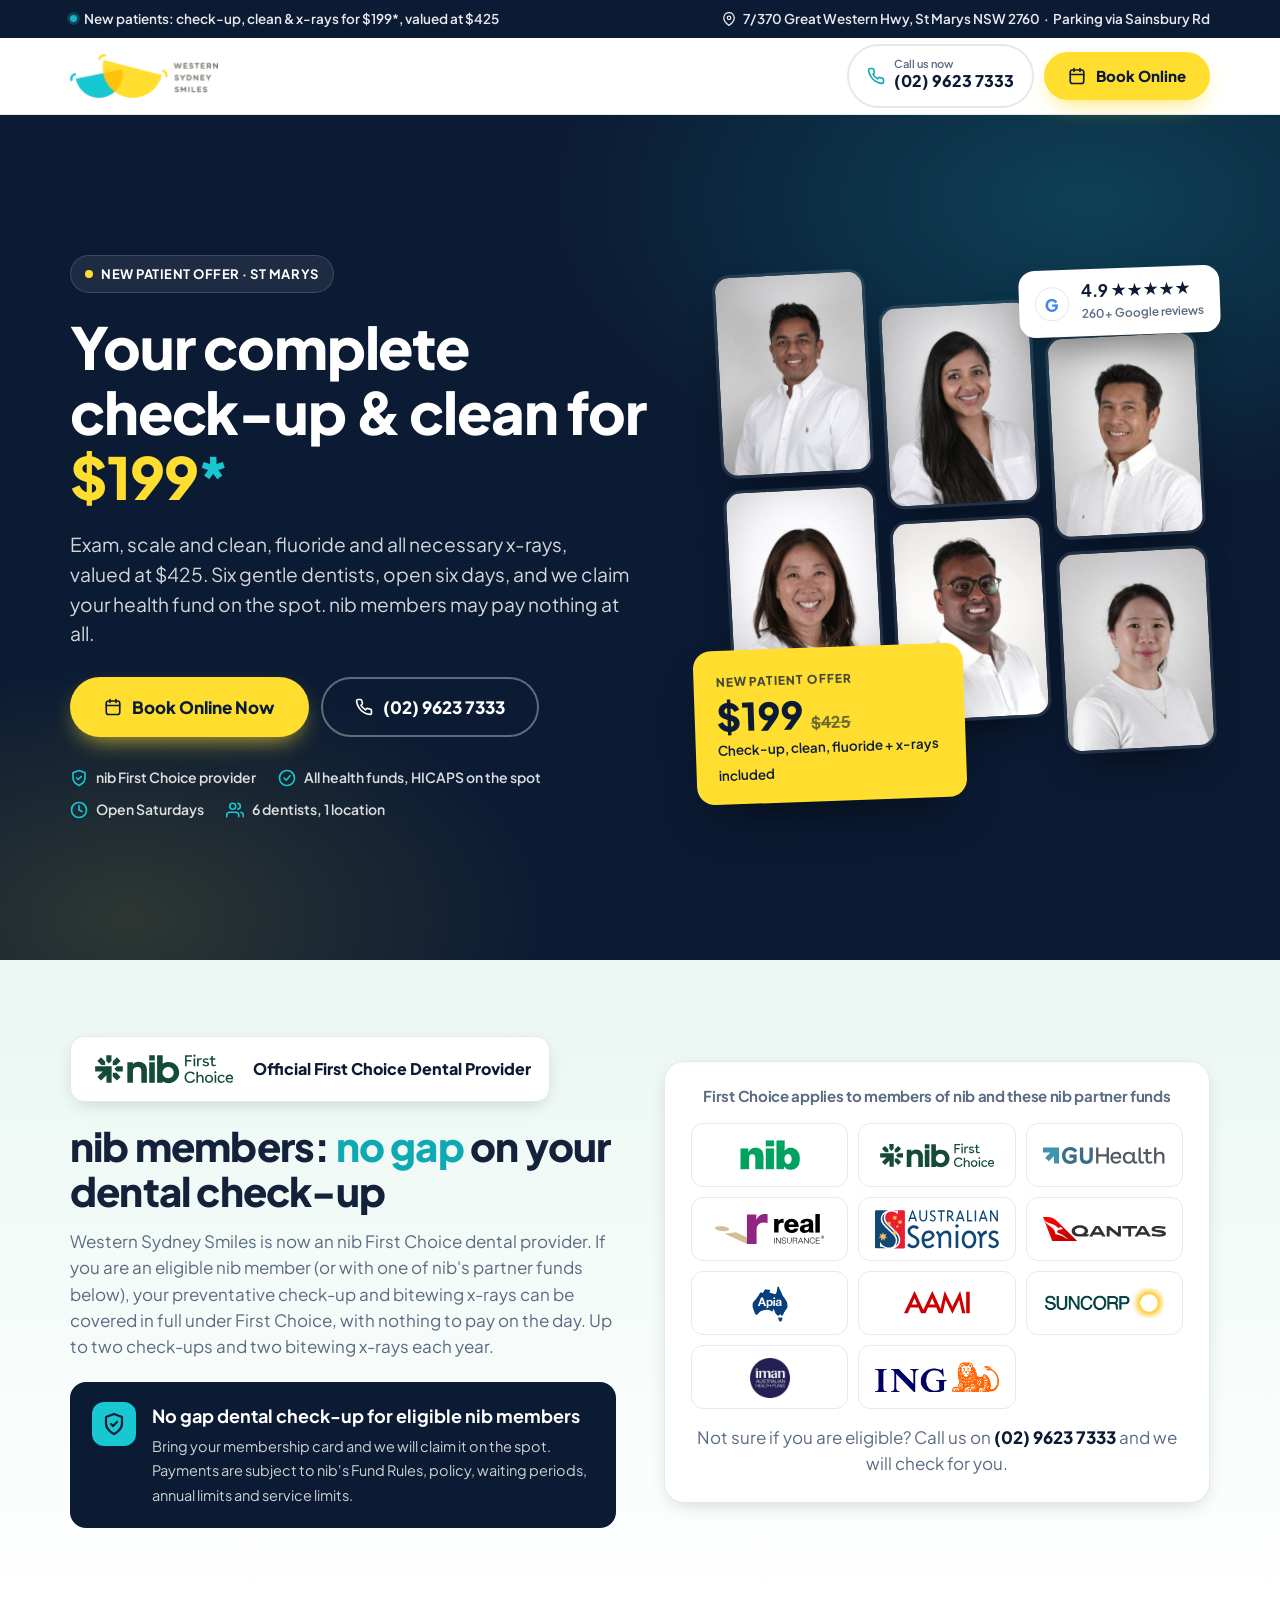
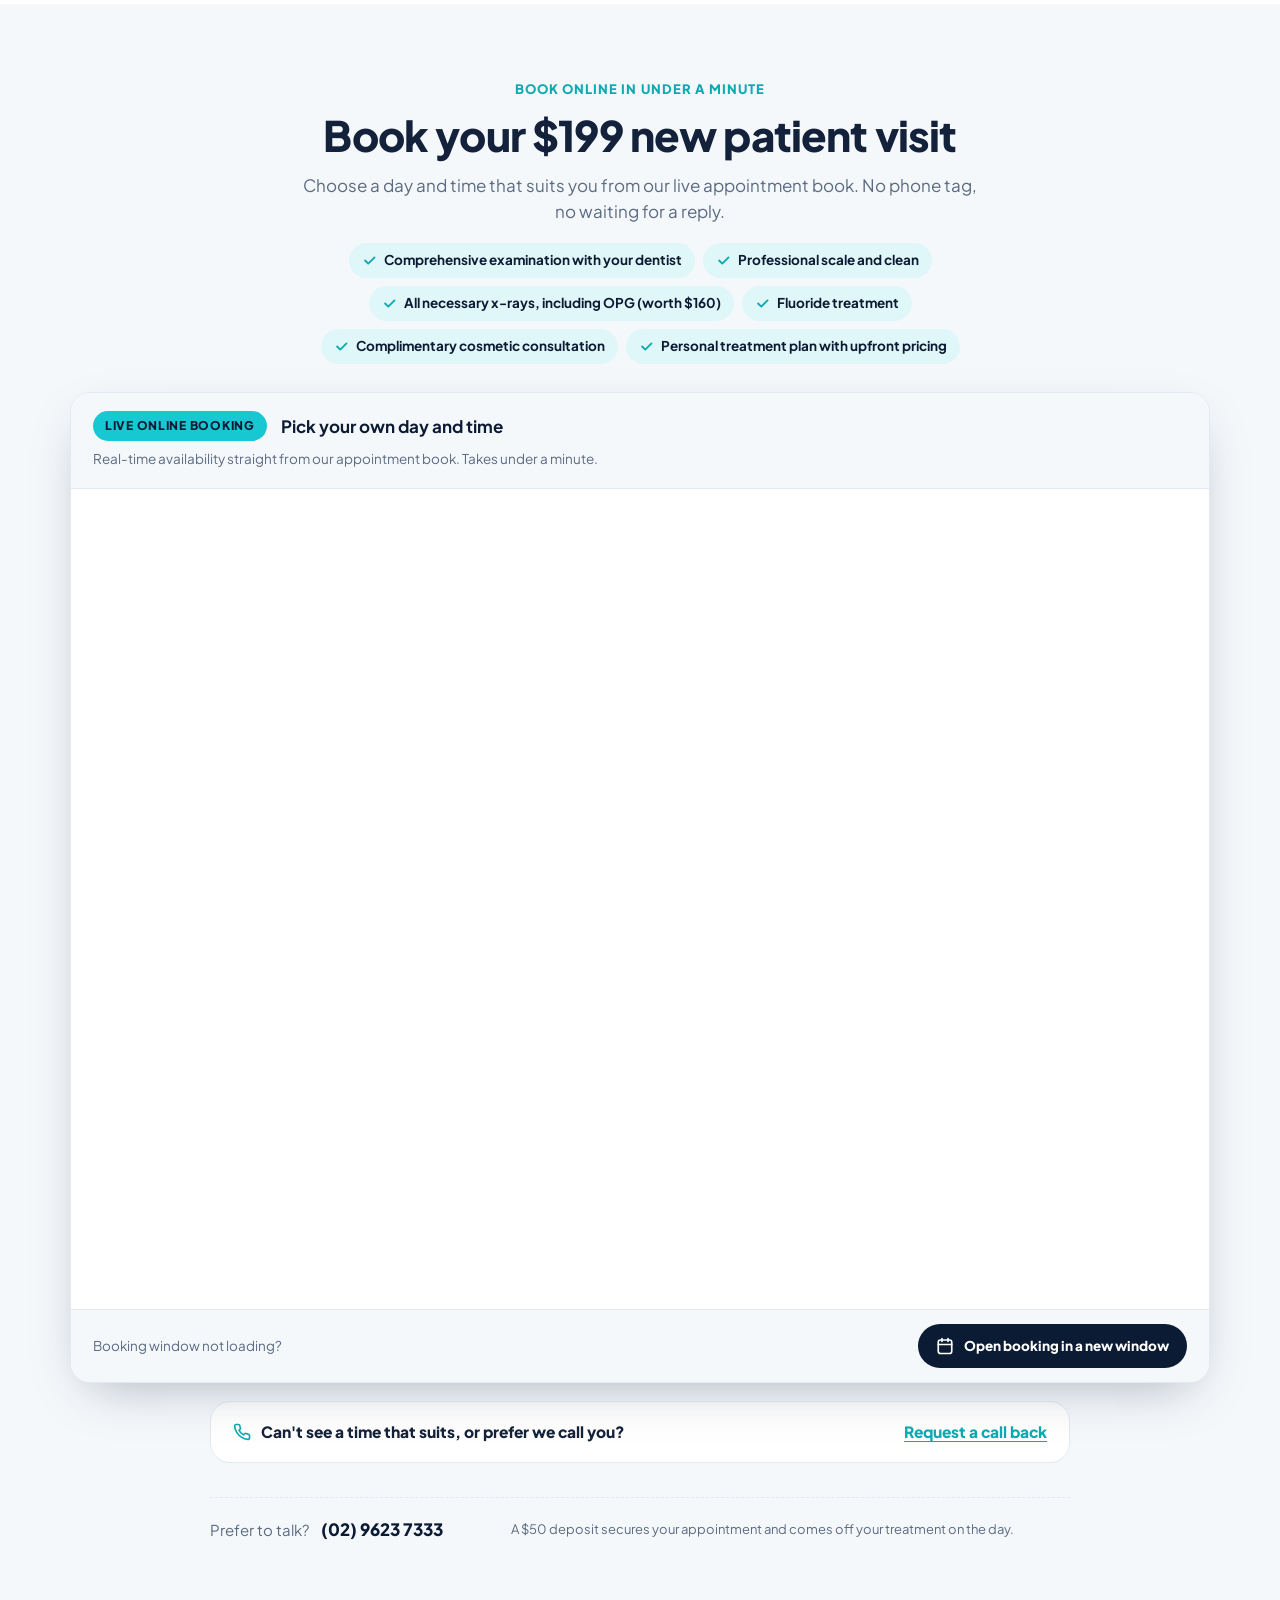
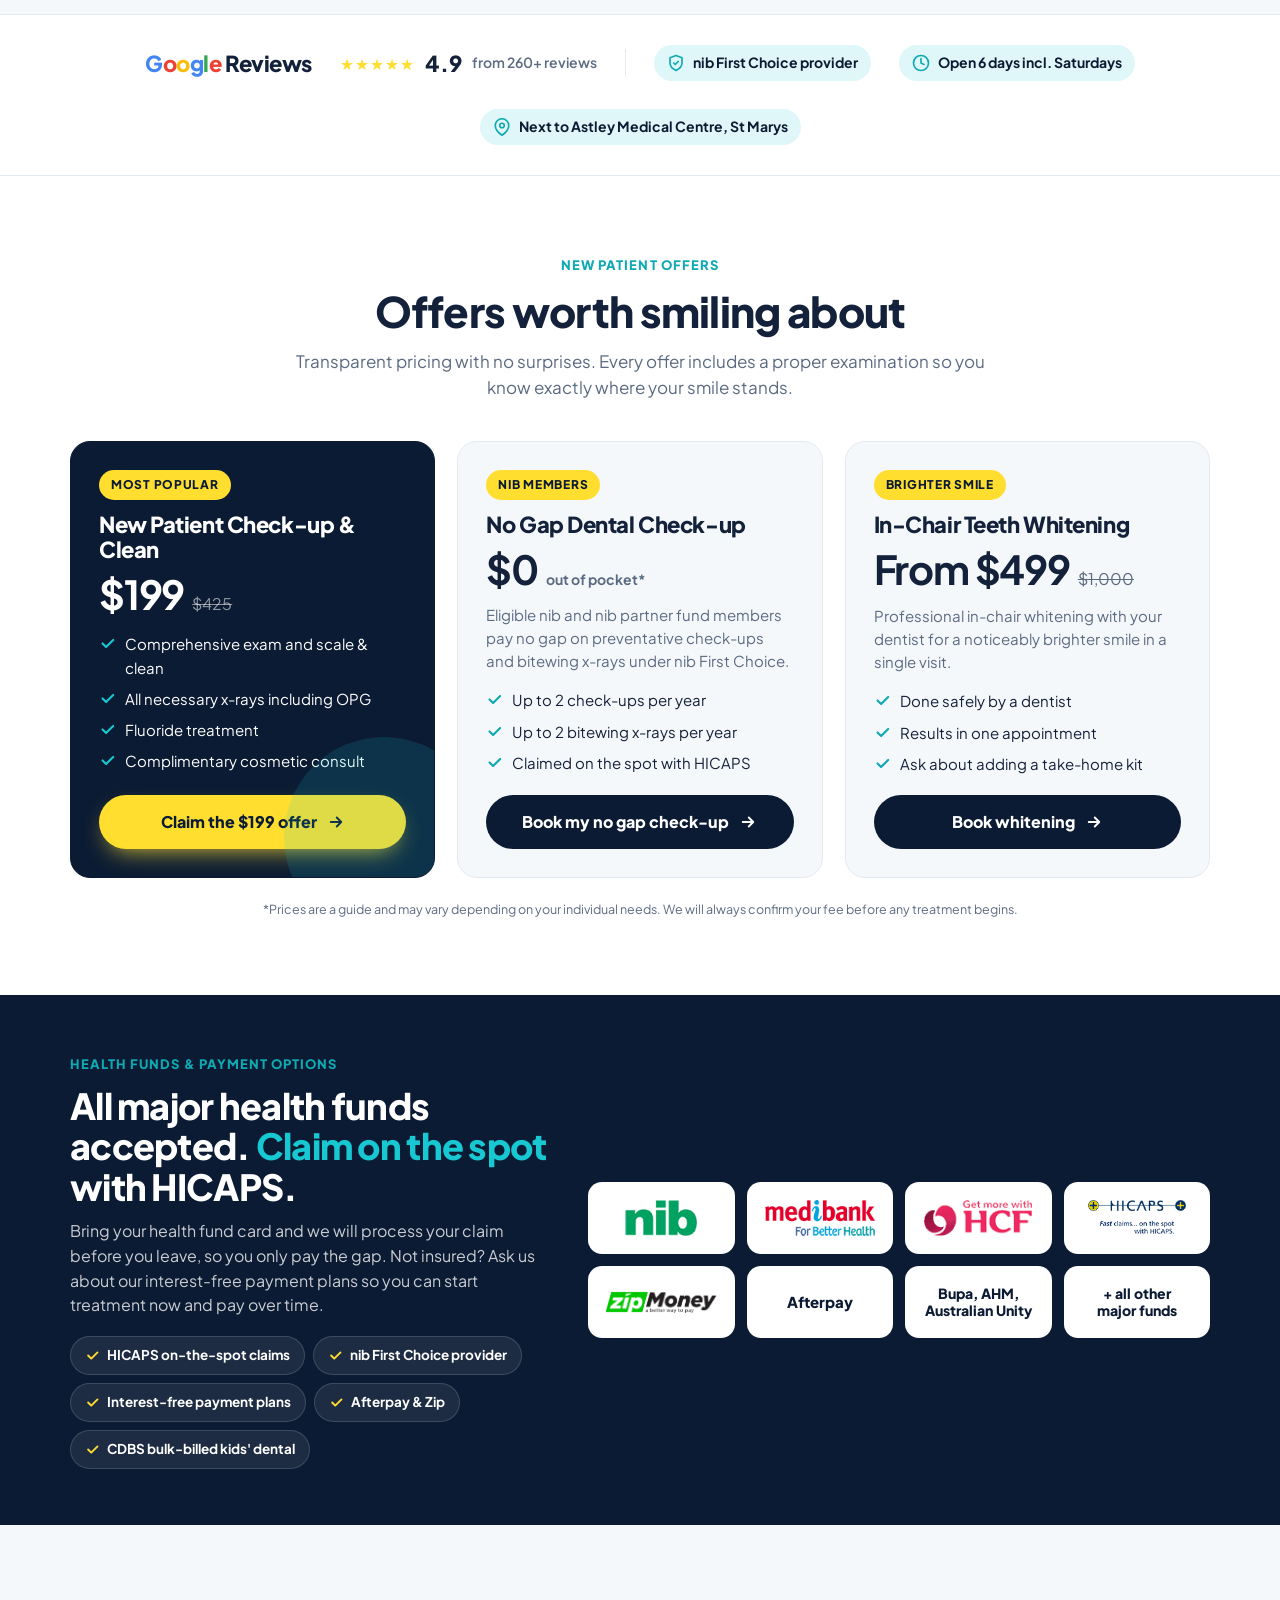
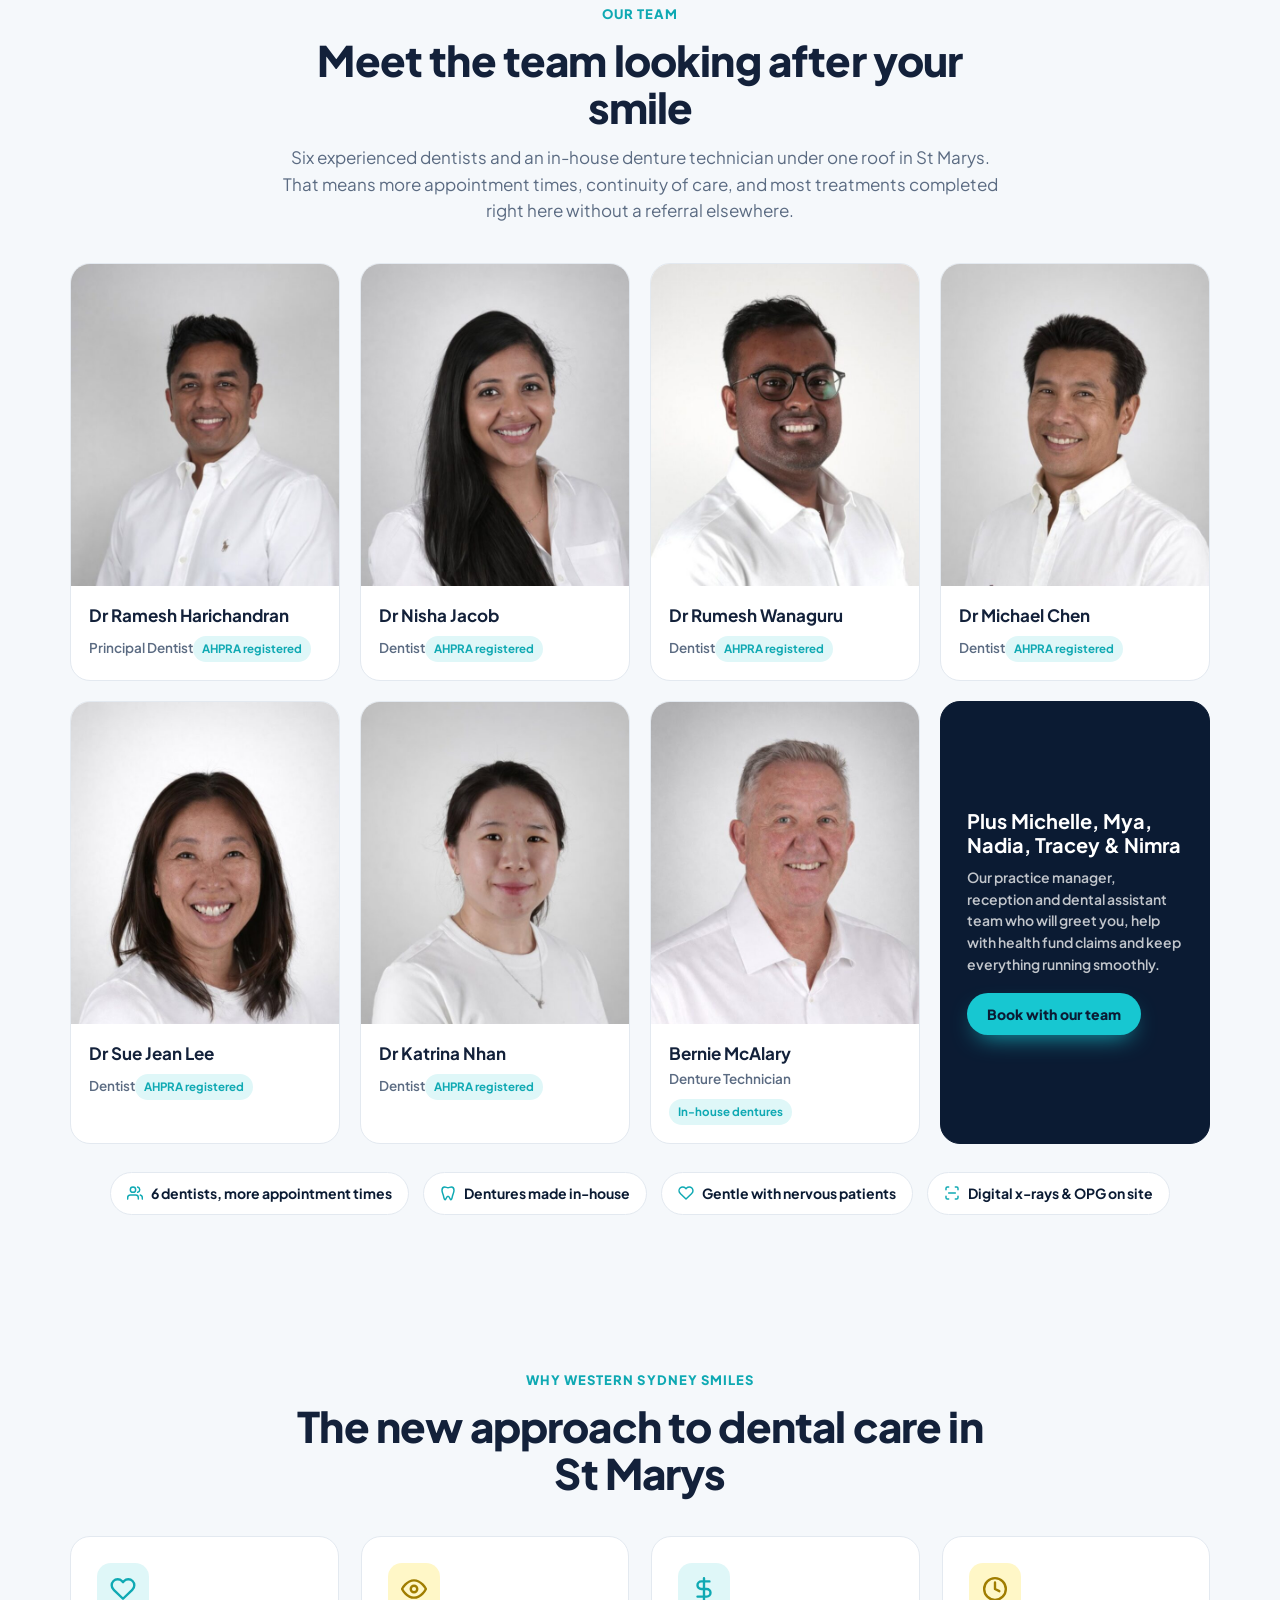
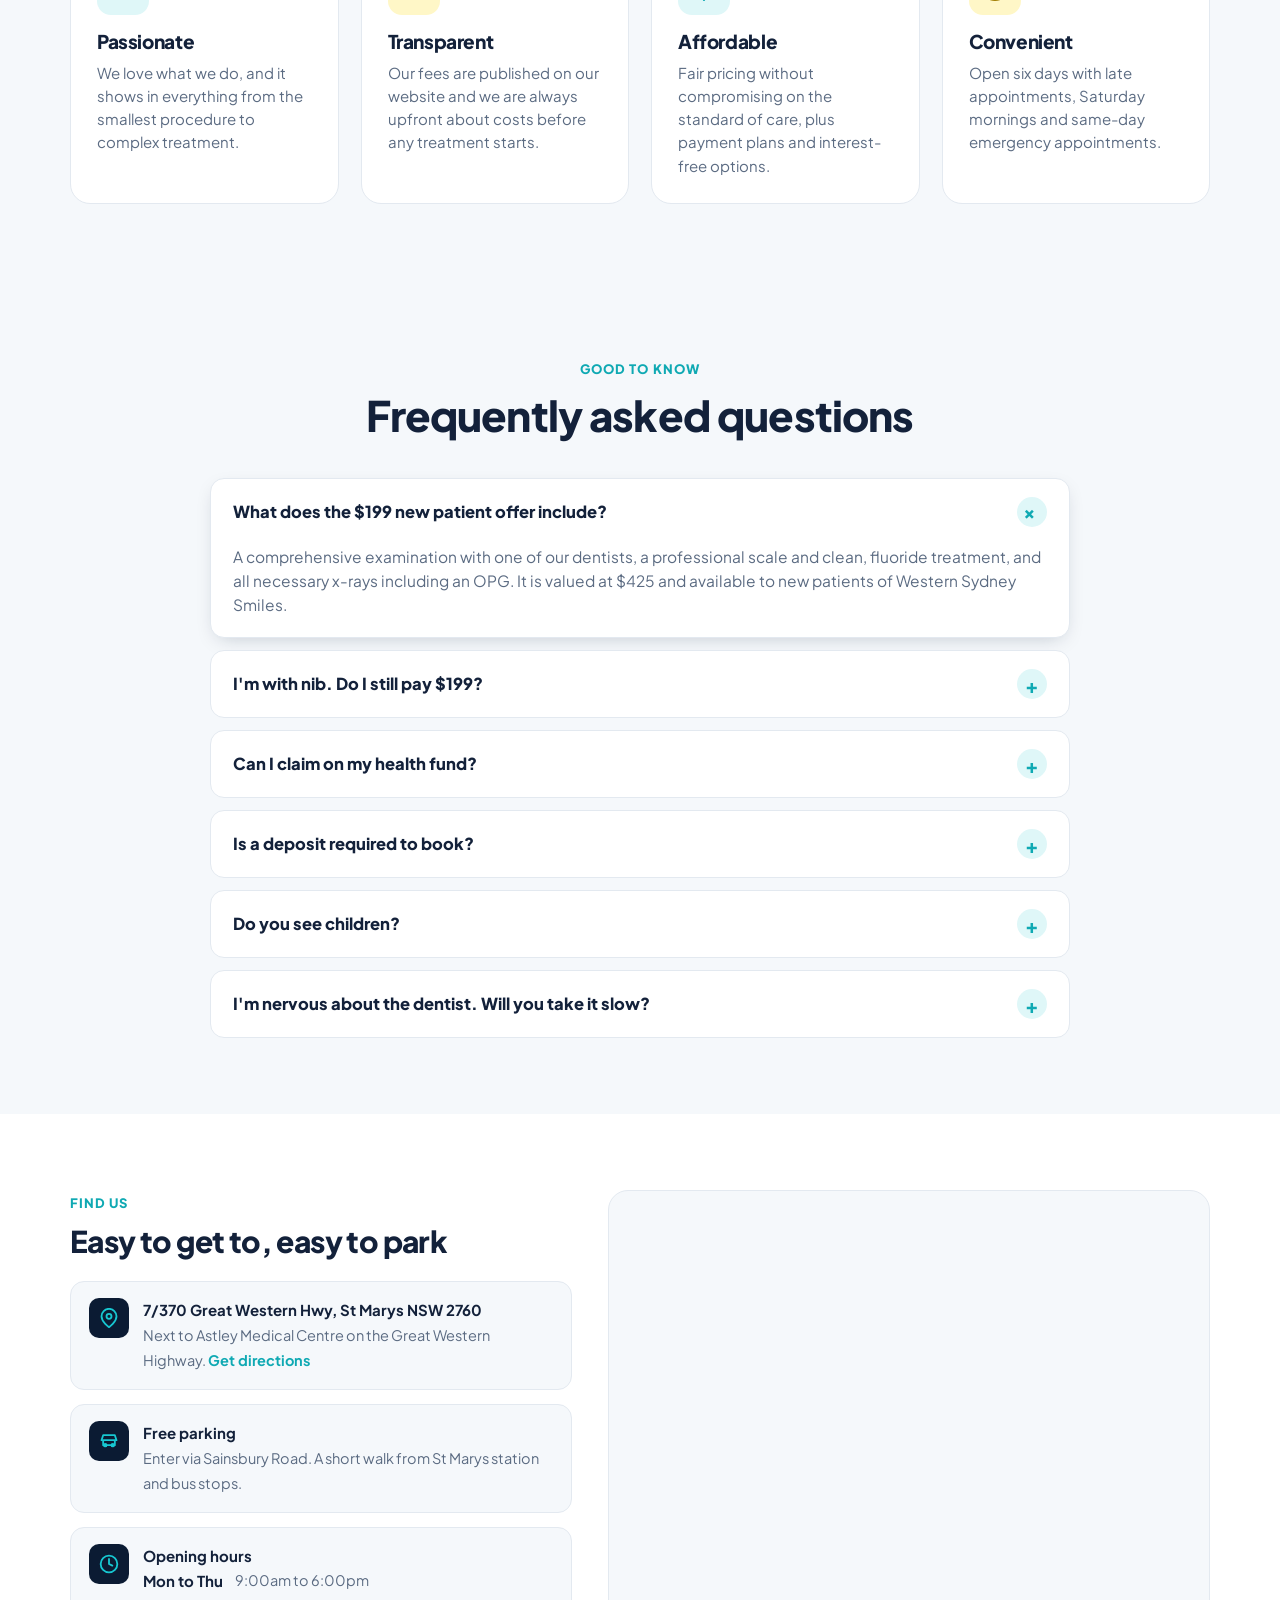
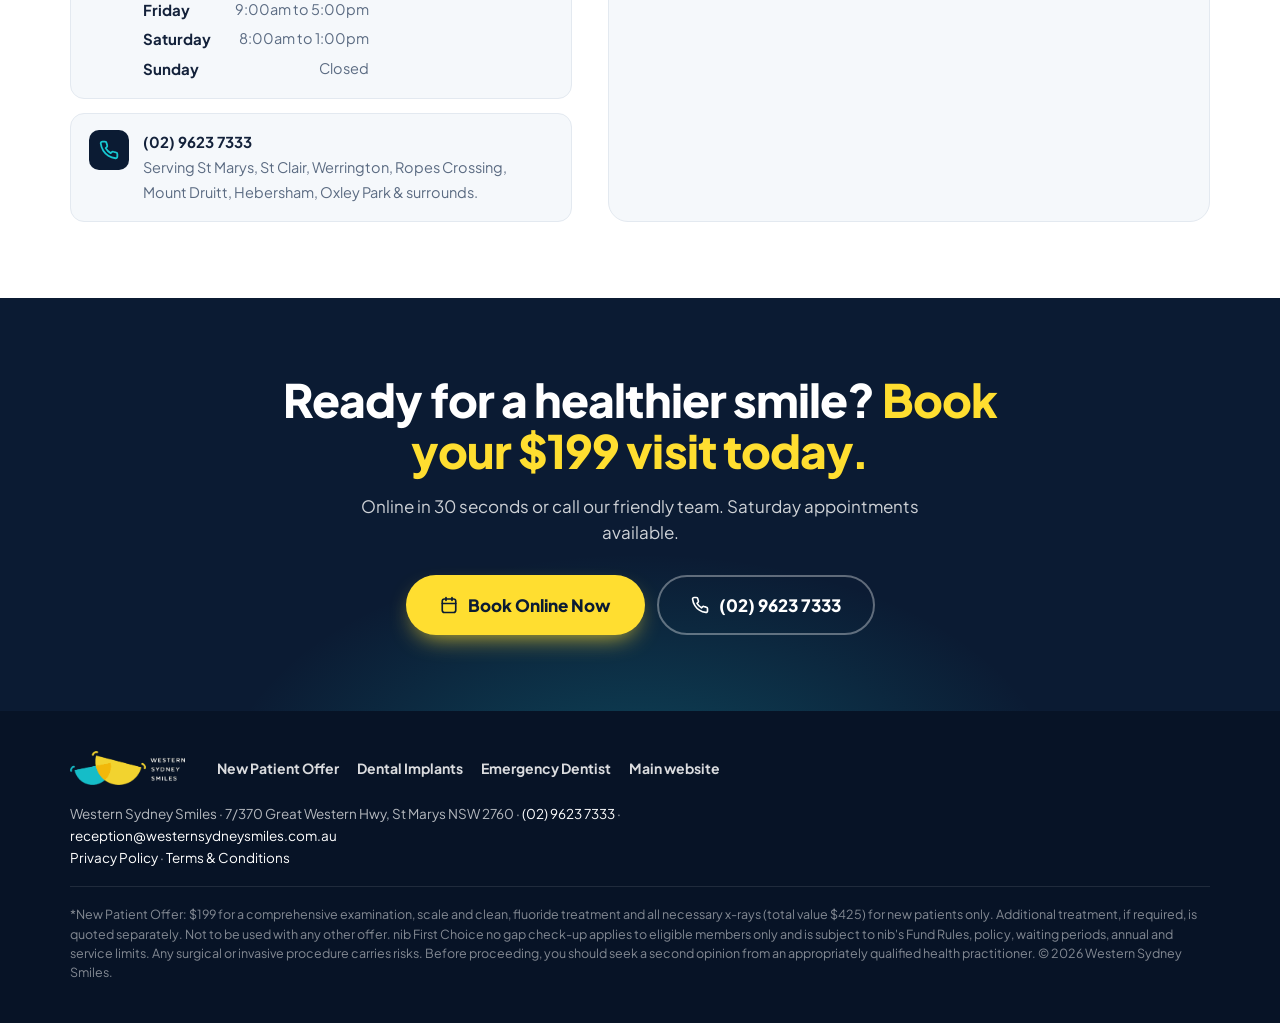
==== index.html @ 8102f5f5 "Add files via upload" ====
<!DOCTYPE html>
<html lang="en-AU">
<head>
<meta charset="utf-8">
<meta name="viewport" content="width=device-width, initial-scale=1">
<title>New Patient Offer $199 | Dentist St Marys | Western Sydney Smiles</title>
<meta name="description" content="New patients: comprehensive check-up, clean, x-rays and fluoride for $199 (valued at $425). nib First Choice provider, all health funds, open Saturdays. Book online in 30 seconds.">
<meta name="robots" content="noindex, nofollow">
<link rel="icon" href="https://westernsydneysmiles.com.au/wp-content/uploads/2022/02/favicon-1.png">
<link rel="preconnect" href="https://fonts.googleapis.com"><link rel="preconnect" href="https://fonts.gstatic.com" crossorigin>
<link href="https://fonts.googleapis.com/css2?family=Plus+Jakarta+Sans:wght@500;600;700;800&display=swap" rel="stylesheet">
<link rel="stylesheet" href="styles.css">
<!-- Google Tag Manager -->
<script>(function(w,d,s,l,i){w[l]=w[l]||[];w[l].push({'gtm.start':new Date().getTime(),event:'gtm.js'});var f=d.getElementsByTagName(s)[0],j=d.createElement(s),dl=l!='dataLayer'?'&l='+l:'';j.async=true;j.src='https://www.googletagmanager.com/gtm.js?id='+i+dl;f.parentNode.insertBefore(j,f);})(window,document,'script','dataLayer','GTM-XXXXXXX');</script>
<!-- End Google Tag Manager -->
</head>
<body class="np">
<noscript><iframe src="https://www.googletagmanager.com/ns.html?id=GTM-XXXXXXX" height="0" width="0" style="display:none;visibility:hidden"></iframe></noscript>
<div class="topbar"><div class="wrap">
  <span><i class="dot"></i>New patients: check-up, clean &amp; x-rays for $199*, valued at $425</span>
  <span class="hide-m"><svg viewBox="0 0 24 24" fill="none" stroke="currentColor" stroke-width="2.2" stroke-linecap="round" stroke-linejoin="round"><path d="M21 10c0 7-9 13-9 13S3 17 3 10a9 9 0 0 1 18 0z"/><circle cx="12" cy="10" r="3"/></svg> 7/370 Great Western Hwy, St Marys NSW 2760 &nbsp;·&nbsp; Parking via Sainsbury Rd</span>
</div></div><header class="site"><div class="wrap">
  <a class="logo" href="#top" aria-label="Western Sydney Smiles"><img src="img/logo.png" alt="Western Sydney Smiles" width="300" height="89"></a>
  <nav>
    <a class="phone js-call" href="tel:0296237333"><svg viewBox="0 0 24 24" fill="none" stroke="currentColor" stroke-width="2.2" stroke-linecap="round" stroke-linejoin="round"><path d="M22 16.9v3a2 2 0 0 1-2.2 2 19.8 19.8 0 0 1-8.6-3.1 19.5 19.5 0 0 1-6-6A19.8 19.8 0 0 1 2.1 4.2 2 2 0 0 1 4.1 2h3a2 2 0 0 1 2 1.7c.1.9.4 1.8.7 2.7a2 2 0 0 1-.5 2.1L8 9.8a16 16 0 0 0 6 6l1.3-1.3a2 2 0 0 1 2.1-.4c.9.3 1.8.6 2.7.7a2 2 0 0 1 1.9 2z"/></svg><span><small>Call us now</small>(02) 9623 7333</span></a>
    <a class="btn btn-yellow js-book" href="#book"><svg viewBox="0 0 24 24" fill="none" stroke="currentColor" stroke-width="2.2" stroke-linecap="round" stroke-linejoin="round"><rect x="3" y="4" width="18" height="18" rx="3"/><path d="M16 2v4M8 2v4M3 10h18"/></svg> Book Online</a>
  </nav>
</div></header><section class="hero" id="top"><div class="wrap">
  <div class="hero-copy">
    <div class="eyebrow"><i class="dot"></i>New patient offer · St Marys</div>
    <h1>Your complete check-up &amp; clean for <em>$199</em><span class="cy">*</span></h1>
    <p class="lead">Exam, scale and clean, fluoride and all necessary x-rays, valued at $425. Six gentle dentists, open six days, and we claim your health fund on the spot. nib members may pay nothing at all.</p>
    <div class="ctas"><a class="btn btn-yellow btn-lg js-book" href="#book"><svg viewBox="0 0 24 24" fill="none" stroke="currentColor" stroke-width="2.2" stroke-linecap="round" stroke-linejoin="round"><rect x="3" y="4" width="18" height="18" rx="3"/><path d="M16 2v4M8 2v4M3 10h18"/></svg> Book Online Now</a><a class="btn btn-ghost btn-lg js-call" href="tel:0296237333"><svg viewBox="0 0 24 24" fill="none" stroke="currentColor" stroke-width="2.2" stroke-linecap="round" stroke-linejoin="round"><path d="M22 16.9v3a2 2 0 0 1-2.2 2 19.8 19.8 0 0 1-8.6-3.1 19.5 19.5 0 0 1-6-6A19.8 19.8 0 0 1 2.1 4.2 2 2 0 0 1 4.1 2h3a2 2 0 0 1 2 1.7c.1.9.4 1.8.7 2.7a2 2 0 0 1-.5 2.1L8 9.8a16 16 0 0 0 6 6l1.3-1.3a2 2 0 0 1 2.1-.4c.9.3 1.8.6 2.7.7a2 2 0 0 1 1.9 2z"/></svg> (02) 9623 7333</a></div>
    <div class="trust"><span><svg viewBox="0 0 24 24" fill="none" stroke="currentColor" stroke-width="2.2" stroke-linecap="round" stroke-linejoin="round"><path d="M12 22s8-4 8-10V5l-8-3-8 3v7c0 6 8 10 8 10z"/><path d="m9 12 2 2 4-4"/></svg> nib First Choice provider</span><span><svg viewBox="0 0 24 24" fill="none" stroke="currentColor" stroke-width="2.2" stroke-linecap="round" stroke-linejoin="round"><circle cx="12" cy="12" r="10"/><path d="m8 12 3 3 5-6"/></svg> All health funds, HICAPS on the spot</span><span><svg viewBox="0 0 24 24" fill="none" stroke="currentColor" stroke-width="2.2" stroke-linecap="round" stroke-linejoin="round"><circle cx="12" cy="12" r="10"/><path d="M12 6v6l4 2"/></svg> Open Saturdays</span><span><svg viewBox="0 0 24 24" fill="none" stroke="currentColor" stroke-width="2.2" stroke-linecap="round" stroke-linejoin="round"><path d="M17 21v-2a4 4 0 0 0-4-4H5a4 4 0 0 0-4 4v2"/><circle cx="9" cy="7" r="4"/><path d="M23 21v-2a4 4 0 0 0-3-3.9M16 3.1a4 4 0 0 1 0 7.8"/></svg> 6 dentists, 1 location</span></div>
  </div>
  <div class="hero-visual">
    <div class="rating-float"><div class="g">G</div><div><b>4.9 ★★★★★</b><small>260+ Google reviews</small></div></div>
    <div class="collage"><div class="col"><img src="img/team-ramesh.jpg" alt="Dr Ramesh Harichandran" loading="eager"><img src="img/team-sue.jpg" alt="Dr Sue Jean Lee" loading="eager"></div><div class="col"><img src="img/team-nisha.jpg" alt="Dr Nisha Jacob" loading="eager"><img src="img/team-rumesh.jpg" alt="Dr Rumesh Wanaguru" loading="eager"></div><div class="col"><img src="img/team-michael.jpg" alt="Dr Michael Chen" loading="eager"><img src="img/team-katrina.jpg" alt="Dr Katrina Nhan" loading="eager"></div></div>
    <div class="offer-float"><span class="k">New patient offer</span><div class="v">$199 <small class="strike">$425</small></div><span class="d">Check-up, clean, fluoride + x-rays included</span></div>
  </div>
</div></section><section class="nib" id="nib"><div class="wrap">
  <div>
    <div class="nib-logo"><img src="img/nib-first-choice.svg" alt="nib First Choice"><span style="font-weight:800;color:var(--navy)">Official First Choice Dental Provider</span></div>
    <h2>nib members: <span style="color:var(--cyan-dark)">no gap</span> on your dental check-up</h2>
    <p>Western Sydney Smiles is now an nib First Choice dental provider. If you are an eligible nib member (or with one of nib's partner funds below), your preventative check-up and bitewing x-rays can be covered in full under First Choice, with nothing to pay on the day. Up to two check-ups and two bitewing x-rays each year.</p>
    <div class="nogap"><div class="ic"><svg viewBox="0 0 24 24" fill="none" stroke="currentColor" stroke-width="2.2" stroke-linecap="round" stroke-linejoin="round"><path d="M12 22s8-4 8-10V5l-8-3-8 3v7c0 6 8 10 8 10z"/><path d="m9 12 2 2 4-4"/></svg></div><div><b>No gap dental check-up for eligible nib members</b><span>Bring your membership card and we will claim it on the spot. Payments are subject to nib's Fund Rules, policy, waiting periods, annual limits and service limits.</span></div></div>
  </div>
  <div class="partners">
    <h3>First Choice applies to members of nib and these nib partner funds</h3>
    <div class="logos"><div><img src="img/nib.png" alt="nib" class="sm"></div><div><img src="img/nib-first-choice.svg" alt="nib First Choice" class="tall"></div><div><img src="img/gu-health.svg" alt="GU Health" class=""></div><div><img src="img/real.svg" alt="Real Insurance" class=""></div><div><img src="img/australian-seniors.svg" alt="Australian Seniors" class="tall"></div><div><img src="img/qantas.svg" alt="Qantas Insurance" class=""></div><div><img src="img/apia.svg" alt="Apia" class="tall"></div><div><img src="img/aami.svg" alt="AAMI" class="tall"></div><div><img src="img/suncorp.png" alt="Suncorp" class=""></div><div><img src="img/iman.png" alt="IMAN Australian Health Plans" class="tall"></div><div><img src="img/ing.png" alt="ING Health Insurance" class=""></div></div>
    <p class="fine">Not sure if you are eligible? Call us on <a href="tel:0296237333" class="js-call" style="font-weight:800;color:var(--navy)">(02) 9623 7333</a> and we will check for you.</p>
  </div>
</div></section><section class="book" id="book"><div class="wrap">
  <div class="book-head">
    <span class="kicker">Book online in under a minute</span>
    <h2>Book your $199 new patient visit</h2>
    <p class="lead">Choose a day and time that suits you from our live appointment book. No phone tag, no waiting for a reply.</p>
    <div class="pill-row incl-chips"><span class="chip"><svg viewBox="0 0 24 24" fill="none" stroke="currentColor" stroke-width="3" stroke-linecap="round" stroke-linejoin="round"><path d="m5 12 5 5L20 7"/></svg> Comprehensive examination with your dentist</span><span class="chip"><svg viewBox="0 0 24 24" fill="none" stroke="currentColor" stroke-width="3" stroke-linecap="round" stroke-linejoin="round"><path d="m5 12 5 5L20 7"/></svg> Professional scale and clean</span><span class="chip"><svg viewBox="0 0 24 24" fill="none" stroke="currentColor" stroke-width="3" stroke-linecap="round" stroke-linejoin="round"><path d="m5 12 5 5L20 7"/></svg> All necessary x-rays, including OPG (worth $160)</span><span class="chip"><svg viewBox="0 0 24 24" fill="none" stroke="currentColor" stroke-width="3" stroke-linecap="round" stroke-linejoin="round"><path d="m5 12 5 5L20 7"/></svg> Fluoride treatment</span><span class="chip"><svg viewBox="0 0 24 24" fill="none" stroke="currentColor" stroke-width="3" stroke-linecap="round" stroke-linejoin="round"><path d="m5 12 5 5L20 7"/></svg> Complimentary cosmetic consultation</span><span class="chip"><svg viewBox="0 0 24 24" fill="none" stroke="currentColor" stroke-width="3" stroke-linecap="round" stroke-linejoin="round"><path d="m5 12 5 5L20 7"/></svg> Personal treatment plan with upfront pricing</span></div>
  </div>
  
    <div class="sched" id="scheduler">
      <div class="sched-head"><span class="tag">Live online booking</span><b>Pick your own day and time</b><span class="s">Real-time availability straight from our appointment book. Takes under a minute.</span></div>
      <div class="sched-frame"><iframe src="https://booking.au.hsone.app/soe/new/Western%20Sydney%20Smiles?pid=AUPNO01" title="Book online with Western Sydney Smiles" loading="eager" allow="payment" referrerpolicy="strict-origin-when-cross-origin"></iframe></div>
      <div class="sched-foot"><span>Booking window not loading?</span><a class="btn btn-navy js-sched-open" href="https://booking.au.hsone.app/soe/new/Western%20Sydney%20Smiles?pid=AUPNO01" target="_blank" rel="noopener"><svg viewBox="0 0 24 24" fill="none" stroke="currentColor" stroke-width="2.2" stroke-linecap="round" stroke-linejoin="round"><rect x="3" y="4" width="18" height="18" rx="3"/><path d="M16 2v4M8 2v4M3 10h18"/></svg> Open booking in a new window</a></div>
    </div>
  <div class="book-under">
    <details class="callback" id="callback">
      <summary><svg viewBox="0 0 24 24" fill="none" stroke="currentColor" stroke-width="2.2" stroke-linecap="round" stroke-linejoin="round"><path d="M22 16.9v3a2 2 0 0 1-2.2 2 19.8 19.8 0 0 1-8.6-3.1 19.5 19.5 0 0 1-6-6A19.8 19.8 0 0 1 2.1 4.2 2 2 0 0 1 4.1 2h3a2 2 0 0 1 2 1.7c.1.9.4 1.8.7 2.7a2 2 0 0 1-.5 2.1L8 9.8a16 16 0 0 0 6 6l1.3-1.3a2 2 0 0 1 2.1-.4c.9.3 1.8.6 2.7.7a2 2 0 0 1 1.9 2z"/></svg> Can't see a time that suits, or prefer we call you? <span>Request a call back</span></summary>
      <form class="form-card cb" id="bookingForm" method="post" action="#" novalidate>
        <h3>New Patient Booking</h3>
        <p class="sub">Request your appointment and we will lock in a time.</p>
        <input type="hidden" name="source" value="Google Ads"><input type="hidden" name="page" value="New Patient Booking">
        <input type="text" name="website" class="sr" tabindex="-1" autocomplete="off" aria-hidden="true">
        <div class="form-grid">
          <div class="full"><label class="f">Are you a new or existing patient?</label>
            <div class="seg">
              <input type="radio" name="patient_type" id="pt-new" value="New patient" checked><label for="pt-new">New patient</label>
              <input type="radio" name="patient_type" id="pt-ex" value="Existing patient"><label for="pt-ex">Existing patient</label>
            </div></div>
          <div><label class="f" for="fname">First name</label><input class="inp" id="fname" name="first_name" required autocomplete="given-name" placeholder="Jane"></div>
          <div><label class="f" for="lname">Last name</label><input class="inp" id="lname" name="last_name" required autocomplete="family-name" placeholder="Smith"></div>
          <div><label class="f" for="mobile">Mobile</label><input class="inp" id="mobile" name="mobile" type="tel" inputmode="tel" required autocomplete="tel" placeholder="04xx xxx xxx"></div>
          <div><label class="f" for="email">Email</label><input class="inp" id="email" name="email" type="email" required autocomplete="email" placeholder="you@email.com"></div>
          <div class="full"><label class="f" for="service">What can we help with?</label><select class="inp" id="service" name="service"><option selected>New patient check-up & clean ($199 offer)</option><option>nib no gap check-up</option><option>Check-up & clean (existing patient)</option><option>Children's dentistry / CDBS</option><option>Teeth whitening</option><option>Fillings or a sore tooth</option><option>Something else</option></select></div>
          
          <div><label class="f" for="day">Preferred day</label><select class="inp" id="day" name="preferred_day"><option>Any day</option><option>Monday</option><option>Tuesday</option><option>Wednesday</option><option>Thursday</option><option>Friday</option><option>Saturday</option></select></div>
          <div><label class="f" for="time">Preferred time</label><select class="inp" id="time" name="preferred_time"><option>Any time</option><option>Morning</option><option>Midday</option><option>Afternoon</option><option>After 5pm</option></select></div>
          <div class="full"><label class="f" for="notes">Anything we should know? <span style="font-weight:500;color:var(--muted)">(optional)</span></label><textarea class="inp" id="notes" name="notes" placeholder="e.g. health fund, concerns, questions"></textarea></div>
        </div>
        <div class="form-msg" id="formMsg"></div>
        <button class="btn btn-navy btn-lg btn-block" type="submit" id="submitBtn"><svg viewBox="0 0 24 24" fill="none" stroke="currentColor" stroke-width="2.2" stroke-linecap="round" stroke-linejoin="round"><path d="M22 16.9v3a2 2 0 0 1-2.2 2 19.8 19.8 0 0 1-8.6-3.1 19.5 19.5 0 0 1-6-6A19.8 19.8 0 0 1 2.1 4.2 2 2 0 0 1 4.1 2h3a2 2 0 0 1 2 1.7c.1.9.4 1.8.7 2.7a2 2 0 0 1-.5 2.1L8 9.8a16 16 0 0 0 6 6l1.3-1.3a2 2 0 0 1 2.1-.4c.9.3 1.8.6 2.7.7a2 2 0 0 1 1.9 2z"/></svg> Request a Call Back</button>
        <p class="fine"><svg viewBox="0 0 24 24" fill="none" stroke="currentColor" stroke-width="2.2" stroke-linecap="round" stroke-linejoin="round"><rect x="3" y="11" width="18" height="11" rx="2"/><path d="M7 11V7a5 5 0 0 1 10 0v4"/></svg>Your details are kept private and only used to arrange your appointment. Our team will call or text you back during opening hours.</p>
      </form>
    </details>
    <div class="or-call">Prefer to talk? <a class="js-call" href="tel:0296237333">(02) 9623 7333</a><span class="dep">A $50 deposit secures your appointment and comes off your treatment on the day.</span></div>
  </div>
</div></section><div class="rating-band"><div class="wrap">
  <span class="g"><i class="b">G</i><i class="r">o</i><i class="y">o</i><i class="b">g</i><i class="gr">l</i><i class="r">e</i> Reviews</span>
  <span class="score"><span class="stars">★★★★★</span> 4.9 <small>from 260+ reviews</small></span>
  <span class="sep"></span>
  <span class="chip"><svg viewBox="0 0 24 24" fill="none" stroke="currentColor" stroke-width="2.2" stroke-linecap="round" stroke-linejoin="round"><path d="M12 22s8-4 8-10V5l-8-3-8 3v7c0 6 8 10 8 10z"/><path d="m9 12 2 2 4-4"/></svg> nib First Choice provider</span>
  <span class="chip"><svg viewBox="0 0 24 24" fill="none" stroke="currentColor" stroke-width="2.2" stroke-linecap="round" stroke-linejoin="round"><circle cx="12" cy="12" r="10"/><path d="M12 6v6l4 2"/></svg> Open 6 days incl. Saturdays</span>
  <span class="chip"><svg viewBox="0 0 24 24" fill="none" stroke="currentColor" stroke-width="2.2" stroke-linecap="round" stroke-linejoin="round"><path d="M21 10c0 7-9 13-9 13S3 17 3 10a9 9 0 0 1 18 0z"/><circle cx="12" cy="10" r="3"/></svg> Next to Astley Medical Centre, St Marys</span>
</div></div><section class="offers" id="offers"><div class="wrap">
  <div class="sec-h center"><span class="kicker">New patient offers</span><h2>Offers worth smiling about</h2><p>Transparent pricing with no surprises. Every offer includes a proper examination so you know exactly where your smile stands.</p></div>
  <div class="grid-3"><div class="offer-card hot"><span class="badge">Most popular</span><h3>New Patient Check-up &amp; Clean</h3><div class="price"><b>$199</b><s>$425</s></div><ul><li><svg viewBox="0 0 24 24" fill="none" stroke="currentColor" stroke-width="3" stroke-linecap="round" stroke-linejoin="round"><path d="m5 12 5 5L20 7"/></svg><span>Comprehensive exam and scale &amp; clean</span></li><li><svg viewBox="0 0 24 24" fill="none" stroke="currentColor" stroke-width="3" stroke-linecap="round" stroke-linejoin="round"><path d="m5 12 5 5L20 7"/></svg><span>All necessary x-rays including OPG</span></li><li><svg viewBox="0 0 24 24" fill="none" stroke="currentColor" stroke-width="3" stroke-linecap="round" stroke-linejoin="round"><path d="m5 12 5 5L20 7"/></svg><span>Fluoride treatment</span></li><li><svg viewBox="0 0 24 24" fill="none" stroke="currentColor" stroke-width="3" stroke-linecap="round" stroke-linejoin="round"><path d="m5 12 5 5L20 7"/></svg><span>Complimentary cosmetic consult</span></li></ul><a class="btn btn-yellow js-book" href="#book">Claim the $199 offer <svg viewBox="0 0 24 24" fill="none" stroke="currentColor" stroke-width="2.5" stroke-linecap="round" stroke-linejoin="round"><path d="M5 12h14M13 6l6 6-6 6"/></svg></a></div><div class="offer-card"><span class="badge">nib members</span><h3>No Gap Dental Check-up</h3><div class="price"><b>$0</b><small>out of pocket*</small></div><p class="d">Eligible nib and nib partner fund members pay no gap on preventative check-ups and bitewing x-rays under nib First Choice.</p><ul><li><svg viewBox="0 0 24 24" fill="none" stroke="currentColor" stroke-width="3" stroke-linecap="round" stroke-linejoin="round"><path d="m5 12 5 5L20 7"/></svg><span>Up to 2 check-ups per year</span></li><li><svg viewBox="0 0 24 24" fill="none" stroke="currentColor" stroke-width="3" stroke-linecap="round" stroke-linejoin="round"><path d="m5 12 5 5L20 7"/></svg><span>Up to 2 bitewing x-rays per year</span></li><li><svg viewBox="0 0 24 24" fill="none" stroke="currentColor" stroke-width="3" stroke-linecap="round" stroke-linejoin="round"><path d="m5 12 5 5L20 7"/></svg><span>Claimed on the spot with HICAPS</span></li></ul><a class="btn btn-navy js-book" href="#book">Book my no gap check-up <svg viewBox="0 0 24 24" fill="none" stroke="currentColor" stroke-width="2.5" stroke-linecap="round" stroke-linejoin="round"><path d="M5 12h14M13 6l6 6-6 6"/></svg></a></div><div class="offer-card"><span class="badge">Brighter smile</span><h3>In-Chair Teeth Whitening</h3><div class="price"><b>From $499</b><s>$1,000</s></div><p class="d">Professional in-chair whitening with your dentist for a noticeably brighter smile in a single visit.</p><ul><li><svg viewBox="0 0 24 24" fill="none" stroke="currentColor" stroke-width="3" stroke-linecap="round" stroke-linejoin="round"><path d="m5 12 5 5L20 7"/></svg><span>Done safely by a dentist</span></li><li><svg viewBox="0 0 24 24" fill="none" stroke="currentColor" stroke-width="3" stroke-linecap="round" stroke-linejoin="round"><path d="m5 12 5 5L20 7"/></svg><span>Results in one appointment</span></li><li><svg viewBox="0 0 24 24" fill="none" stroke="currentColor" stroke-width="3" stroke-linecap="round" stroke-linejoin="round"><path d="m5 12 5 5L20 7"/></svg><span>Ask about adding a take-home kit</span></li></ul><a class="btn btn-navy js-book" href="#book">Book whitening <svg viewBox="0 0 24 24" fill="none" stroke="currentColor" stroke-width="2.5" stroke-linecap="round" stroke-linejoin="round"><path d="M5 12h14M13 6l6 6-6 6"/></svg></a></div></div>
  <p class="fine" style="text-align:center;margin-top:22px">*Prices are a guide and may vary depending on your individual needs. We will always confirm your fee before any treatment begins.</p>
</div></section><section class="funds" id="funds"><div class="wrap">
  <div>
    <span class="kicker">Health funds &amp; payment options</span>
    <h2>All major health funds accepted. <span>Claim on the spot</span> with HICAPS.</h2>
    <p>Bring your health fund card and we will process your claim before you leave, so you only pay the gap. Not insured? Ask us about our interest-free payment plans so you can start treatment now and pay over time.</p>
    <div class="pay-pills">
      <span><svg viewBox="0 0 24 24" fill="none" stroke="currentColor" stroke-width="3" stroke-linecap="round" stroke-linejoin="round"><path d="m5 12 5 5L20 7"/></svg> HICAPS on-the-spot claims</span>
      <span><svg viewBox="0 0 24 24" fill="none" stroke="currentColor" stroke-width="3" stroke-linecap="round" stroke-linejoin="round"><path d="m5 12 5 5L20 7"/></svg> nib First Choice provider</span>
      <span><svg viewBox="0 0 24 24" fill="none" stroke="currentColor" stroke-width="3" stroke-linecap="round" stroke-linejoin="round"><path d="m5 12 5 5L20 7"/></svg> Interest-free payment plans</span>
      <span><svg viewBox="0 0 24 24" fill="none" stroke="currentColor" stroke-width="3" stroke-linecap="round" stroke-linejoin="round"><path d="m5 12 5 5L20 7"/></svg> Afterpay &amp; Zip</span>
      <span><svg viewBox="0 0 24 24" fill="none" stroke="currentColor" stroke-width="3" stroke-linecap="round" stroke-linejoin="round"><path d="m5 12 5 5L20 7"/></svg> CDBS bulk-billed kids' dental</span>
    </div>
  </div>
  <div class="fund-logos">
    <div><img src="img/nib.png" alt="nib"></div>
    <div><img src="img/medibank.png" alt="Medibank"></div>
    <div><img src="img/hcf.png" alt="HCF"></div>
    <div><img src="img/hicaps.png" alt="HICAPS"></div>
    <div><img src="img/zipmoney.png" alt="Zip Money" class="sm"></div>
    <div><span style="font-weight:800;color:var(--navy);font-size:15px">Afterpay</span></div>
    <div><span style="font-weight:800;color:var(--navy);font-size:14px;text-align:center;line-height:1.2">Bupa, AHM,<br>Australian Unity</span></div>
    <div><span style="font-weight:800;color:var(--navy);font-size:14px;text-align:center;line-height:1.2">+ all other<br>major funds</span></div>
  </div>
</div></section><section class="team" id="team"><div class="wrap">
  <div class="sec-h center"><span class="kicker">Our team</span><h2>Meet the team looking after your smile</h2><p>Six experienced dentists and an in-house denture technician under one roof in St Marys. That means more appointment times, continuity of care, and most treatments completed right here without a referral elsewhere.</p></div>
  <div class="team-grid"><div class="tm"><img src="img/team-ramesh.jpg" alt="Dr Ramesh Harichandran" loading="lazy"><div class="c"><b>Dr Ramesh Harichandran</b><span>Principal Dentist</span><span class=ah>AHPRA registered</span></div></div><div class="tm"><img src="img/team-nisha.jpg" alt="Dr Nisha Jacob" loading="lazy"><div class="c"><b>Dr Nisha Jacob</b><span>Dentist</span><span class=ah>AHPRA registered</span></div></div><div class="tm"><img src="img/team-rumesh.jpg" alt="Dr Rumesh Wanaguru" loading="lazy"><div class="c"><b>Dr Rumesh Wanaguru</b><span>Dentist</span><span class=ah>AHPRA registered</span></div></div><div class="tm"><img src="img/team-michael.jpg" alt="Dr Michael Chen" loading="lazy"><div class="c"><b>Dr Michael Chen</b><span>Dentist</span><span class=ah>AHPRA registered</span></div></div><div class="tm"><img src="img/team-sue.jpg" alt="Dr Sue Jean Lee" loading="lazy"><div class="c"><b>Dr Sue Jean Lee</b><span>Dentist</span><span class=ah>AHPRA registered</span></div></div><div class="tm"><img src="img/team-katrina.jpg" alt="Dr Katrina Nhan" loading="lazy"><div class="c"><b>Dr Katrina Nhan</b><span>Dentist</span><span class=ah>AHPRA registered</span></div></div><div class="tm"><img src="img/team-bernie.jpg" alt="Bernie McAlary" loading="lazy"><div class="c"><b>Bernie McAlary</b><span>Denture Technician</span><span class=ah>In-house dentures</span></div></div><div class="tm" style="background:var(--navy);color:#fff;display:flex;flex-direction:column;justify-content:center;padding:26px;border-color:var(--navy)"><b style="font-size:20px;line-height:1.2;margin-bottom:10px">Plus Michelle, Mya, Nadia, Tracey &amp; Nimra</b><span style="color:rgba(255,255,255,.75);font-size:14px">Our practice manager, reception and dental assistant team who will greet you, help with health fund claims and keep everything running smoothly.</span><a class="btn btn-cyan js-book" href="#book" style="margin-top:18px;align-self:flex-start;padding:12px 18px;font-size:14px">Book with our team</a></div></div>
  <div class="team-note"><span><svg viewBox="0 0 24 24" fill="none" stroke="currentColor" stroke-width="2.2" stroke-linecap="round" stroke-linejoin="round"><path d="M17 21v-2a4 4 0 0 0-4-4H5a4 4 0 0 0-4 4v2"/><circle cx="9" cy="7" r="4"/><path d="M23 21v-2a4 4 0 0 0-3-3.9M16 3.1a4 4 0 0 1 0 7.8"/></svg> 6 dentists, more appointment times</span><span><svg viewBox="0 0 24 24" fill="none" stroke="currentColor" stroke-width="2.2" stroke-linecap="round" stroke-linejoin="round"><path d="M7 3c-2.5 0-4 2-4 5 0 4 2 6 2.5 9.5S7 22 8 22s1.5-5 4-5 3 5 4 5 2-1 2.5-4.5S21 12 21 8c0-3-1.5-5-4-5-2 0-3 1-5 1S9 3 7 3z"/></svg> Dentures made in-house</span><span><svg viewBox="0 0 24 24" fill="none" stroke="currentColor" stroke-width="2.2" stroke-linecap="round" stroke-linejoin="round"><path d="M20.8 4.6a5.5 5.5 0 0 0-7.8 0L12 5.7l-1-1.1a5.5 5.5 0 0 0-7.8 7.8l1 1.1L12 21l7.8-7.5 1-1.1a5.5 5.5 0 0 0 0-7.8z"/></svg> Gentle with nervous patients</span><span><svg viewBox="0 0 24 24" fill="none" stroke="currentColor" stroke-width="2.2" stroke-linecap="round" stroke-linejoin="round"><path d="M3 7V5a2 2 0 0 1 2-2h2M17 3h2a2 2 0 0 1 2 2v2M21 17v2a2 2 0 0 1-2 2h-2M7 21H5a2 2 0 0 1-2-2v-2M7 12h10"/></svg> Digital x-rays &amp; OPG on site</span></div>
</div></section><section id="why" style="background:var(--bg)"><div class="wrap">
  <div class="sec-h center"><span class="kicker">Why Western Sydney Smiles</span><h2>The new approach to dental care in St Marys</h2></div>
  <div class="grid-4"><div class="feat"><div class="ic "><svg viewBox="0 0 24 24" fill="none" stroke="currentColor" stroke-width="2.2" stroke-linecap="round" stroke-linejoin="round"><path d="M20.8 4.6a5.5 5.5 0 0 0-7.8 0L12 5.7l-1-1.1a5.5 5.5 0 0 0-7.8 7.8l1 1.1L12 21l7.8-7.5 1-1.1a5.5 5.5 0 0 0 0-7.8z"/></svg></div><h3>Passionate</h3><p>We love what we do, and it shows in everything from the smallest procedure to complex treatment.</p></div><div class="feat"><div class="ic y"><svg viewBox="0 0 24 24" fill="none" stroke="currentColor" stroke-width="2.2" stroke-linecap="round" stroke-linejoin="round"><path d="M1 12s4-8 11-8 11 8 11 8-4 8-11 8-11-8-11-8z"/><circle cx="12" cy="12" r="3"/></svg></div><h3>Transparent</h3><p>Our fees are published on our website and we are always upfront about costs before any treatment starts.</p></div><div class="feat"><div class="ic "><svg viewBox="0 0 24 24" fill="none" stroke="currentColor" stroke-width="2.2" stroke-linecap="round" stroke-linejoin="round"><path d="M12 2v20M17 5H9.5a3.5 3.5 0 0 0 0 7h5a3.5 3.5 0 0 1 0 7H6"/></svg></div><h3>Affordable</h3><p>Fair pricing without compromising on the standard of care, plus payment plans and interest-free options.</p></div><div class="feat"><div class="ic y"><svg viewBox="0 0 24 24" fill="none" stroke="currentColor" stroke-width="2.2" stroke-linecap="round" stroke-linejoin="round"><circle cx="12" cy="12" r="10"/><path d="M12 6v6l4 2"/></svg></div><h3>Convenient</h3><p>Open six days with late appointments, Saturday mornings and same-day emergency appointments.</p></div></div>
</div></section><section class="faq" id="faq"><div class="wrap">
  <div class="sec-h center"><span class="kicker">Good to know</span><h2>Frequently asked questions</h2></div>
  <div class="list"><details open><summary>What does the $199 new patient offer include?</summary><p>A comprehensive examination with one of our dentists, a professional scale and clean, fluoride treatment, and all necessary x-rays including an OPG. It is valued at $425 and available to new patients of Western Sydney Smiles.</p></details><details><summary>I'm with nib. Do I still pay $199?</summary><p>If you are an eligible nib member (or with an nib partner fund such as GU Health, Qantas, Apia, AAMI, Suncorp, Australian Seniors, Real, IMAN or ING), your preventative check-up and bitewing x-rays can be covered in full under First Choice, meaning no gap to pay on the day. Call us and we will check your eligibility before you come in.</p></details><details><summary>Can I claim on my health fund?</summary><p>Yes. We accept all major Australian health funds and claim on the spot through HICAPS, so you only pay any gap. Bring your health fund card to your appointment.</p></details><details><summary>Is a deposit required to book?</summary><p>A $50 deposit secures your appointment. Our team will take it over the phone when they confirm your booking. It comes off your treatment on the day or is fully refundable with more than 24 hours' notice.</p></details><details><summary>Do you see children?</summary><p>Absolutely. We are a family practice and bulk bill eligible children under the Child Dental Benefits Schedule (CDBS), which covers up to $1,132 of basic dental over two years.</p></details><details><summary>I'm nervous about the dentist. Will you take it slow?</summary><p>Many of our patients felt the same way before their first visit. Our dentists are gentle and will explain everything before they start. Let us know in the booking notes and we will make sure you are looked after.</p></details></div>
</div></section><section class="loc" id="location"><div class="wrap">
  <div class="info">
    <div class="sec-h" style="margin-bottom:8px"><span class="kicker">Find us</span><h2 style="font-size:30px">Easy to get to, easy to park</h2></div>
    <div class="row"><div class="ic"><svg viewBox="0 0 24 24" fill="none" stroke="currentColor" stroke-width="2.2" stroke-linecap="round" stroke-linejoin="round"><path d="M21 10c0 7-9 13-9 13S3 17 3 10a9 9 0 0 1 18 0z"/><circle cx="12" cy="10" r="3"/></svg></div><div><b>7/370 Great Western Hwy, St Marys NSW 2760</b><span>Next to Astley Medical Centre on the Great Western Highway. <a href="https://www.google.com/maps/place/Western+Sydney+Smiles+-+Dentist+St+Marys/@-33.7701599,150.7706231,17z/data=!3m1!4b1!4m5!3m4!1s0x6b129aac30421427:0x8fbea03fccc22ecb!8m2!3d-33.7701644!4d150.7728118" target="_blank" rel="noopener" style="color:var(--cyan-dark);font-weight:700">Get directions</a></span></div></div>
    <div class="row"><div class="ic"><svg viewBox="0 0 24 24" fill="none" stroke="currentColor" stroke-width="2.2" stroke-linecap="round" stroke-linejoin="round"><path d="M5 17h14M3 11l2-6h14l2 6M5 11h14v6H5z"/><circle cx="7.5" cy="17" r="1.5"/><circle cx="16.5" cy="17" r="1.5"/></svg></div><div><b>Free parking</b><span>Enter via Sainsbury Road. A short walk from St Marys station and bus stops.</span></div></div>
    <div class="row"><div class="ic"><svg viewBox="0 0 24 24" fill="none" stroke="currentColor" stroke-width="2.2" stroke-linecap="round" stroke-linejoin="round"><circle cx="12" cy="12" r="10"/><path d="M12 6v6l4 2"/></svg></div><div><b>Opening hours</b><div class="hours"><div><b>Mon to Thu</b><span>9:00am to 6:00pm</span></div><div><b>Friday</b><span>9:00am to 5:00pm</span></div><div><b>Saturday</b><span>8:00am to 1:00pm</span></div><div><b>Sunday</b><span>Closed</span></div></div></div></div>
    <div class="row"><div class="ic"><svg viewBox="0 0 24 24" fill="none" stroke="currentColor" stroke-width="2.2" stroke-linecap="round" stroke-linejoin="round"><path d="M22 16.9v3a2 2 0 0 1-2.2 2 19.8 19.8 0 0 1-8.6-3.1 19.5 19.5 0 0 1-6-6A19.8 19.8 0 0 1 2.1 4.2 2 2 0 0 1 4.1 2h3a2 2 0 0 1 2 1.7c.1.9.4 1.8.7 2.7a2 2 0 0 1-.5 2.1L8 9.8a16 16 0 0 0 6 6l1.3-1.3a2 2 0 0 1 2.1-.4c.9.3 1.8.6 2.7.7a2 2 0 0 1 1.9 2z"/></svg></div><div><b><a class="js-call" href="tel:0296237333">(02) 9623 7333</a></b><span>Serving St Marys, St Clair, Werrington, Ropes Crossing, Mount Druitt, Hebersham, Oxley Park &amp; surrounds.</span></div></div>
  </div>
  <div class="map"><iframe src="https://www.google.com/maps?q=Western+Sydney+Smiles+7/370+Great+Western+Hwy+St+Marys+NSW+2760&output=embed" loading="lazy" title="Map to Western Sydney Smiles" allowfullscreen referrerpolicy="no-referrer-when-downgrade"></iframe></div>
</div></section><section class="final"><div class="wrap">
  <h2>Ready for a healthier smile? <em>Book your $199 visit today.</em></h2><p>Online in 30 seconds or call our friendly team. Saturday appointments available.</p>
  <div class="ctas"><a class="btn btn-yellow btn-lg js-book" href="#book"><svg viewBox="0 0 24 24" fill="none" stroke="currentColor" stroke-width="2.2" stroke-linecap="round" stroke-linejoin="round"><rect x="3" y="4" width="18" height="18" rx="3"/><path d="M16 2v4M8 2v4M3 10h18"/></svg> Book Online Now</a><a class="btn btn-ghost btn-lg js-call" href="tel:0296237333"><svg viewBox="0 0 24 24" fill="none" stroke="currentColor" stroke-width="2.2" stroke-linecap="round" stroke-linejoin="round"><path d="M22 16.9v3a2 2 0 0 1-2.2 2 19.8 19.8 0 0 1-8.6-3.1 19.5 19.5 0 0 1-6-6A19.8 19.8 0 0 1 2.1 4.2 2 2 0 0 1 4.1 2h3a2 2 0 0 1 2 1.7c.1.9.4 1.8.7 2.7a2 2 0 0 1-.5 2.1L8 9.8a16 16 0 0 0 6 6l1.3-1.3a2 2 0 0 1 2.1-.4c.9.3 1.8.6 2.7.7a2 2 0 0 1 1.9 2z"/></svg> (02) 9623 7333</a></div>
</div></section><footer><div class="wrap">
  <img src="img/logo-white.png" alt="Western Sydney Smiles">
  <nav class="fnav"><a href="index.html">New Patient Offer</a><a href="dental-implants.html">Dental Implants</a><a href="emergency-dentist.html">Emergency Dentist</a><a href="https://westernsydneysmiles.com.au" target="_blank" rel="noopener">Main website</a></nav>
  <p>Western Sydney Smiles · 7/370 Great Western Hwy, St Marys NSW 2760 · <a class="js-call" href="tel:0296237333">(02) 9623 7333</a> · <a href="mailto:reception@westernsydneysmiles.com.au">reception@westernsydneysmiles.com.au</a><br><a href="https://westernsydneysmiles.com.au/privacy-policy/" target="_blank" rel="noopener">Privacy Policy</a> · <a href="https://westernsydneysmiles.com.au/terms-and-conditions/" target="_blank" rel="noopener">Terms &amp; Conditions</a></p>
  <div class="tc">*New Patient Offer: $199 for a comprehensive examination, scale and clean, fluoride treatment and all necessary x-rays (total value $425) for new patients only. Additional treatment, if required, is quoted separately. Not to be used with any other offer. nib First Choice no gap check-up applies to eligible members only and is subject to nib's Fund Rules, policy, waiting periods, annual and service limits. Any surgical or invasive procedure carries risks. Before proceeding, you should seek a second opinion from an appropriately qualified health practitioner. © 2026 Western Sydney Smiles.</div>
</div></footer>
<div class="mcta"><a class="btn btn-outline js-call" href="tel:0296237333"><svg viewBox="0 0 24 24" fill="none" stroke="currentColor" stroke-width="2.2" stroke-linecap="round" stroke-linejoin="round"><path d="M22 16.9v3a2 2 0 0 1-2.2 2 19.8 19.8 0 0 1-8.6-3.1 19.5 19.5 0 0 1-6-6A19.8 19.8 0 0 1 2.1 4.2 2 2 0 0 1 4.1 2h3a2 2 0 0 1 2 1.7c.1.9.4 1.8.7 2.7a2 2 0 0 1-.5 2.1L8 9.8a16 16 0 0 0 6 6l1.3-1.3a2 2 0 0 1 2.1-.4c.9.3 1.8.6 2.7.7a2 2 0 0 1 1.9 2z"/></svg> Call now</a><a class="btn btn-yellow js-book" href="#book"><svg viewBox="0 0 24 24" fill="none" stroke="currentColor" stroke-width="2.2" stroke-linecap="round" stroke-linejoin="round"><rect x="3" y="4" width="18" height="18" rx="3"/><path d="M16 2v4M8 2v4M3 10h18"/></svg> Book online</a></div>
<script src="main.js"></script>
</body></html>
---- styles.css ----
/* Western Sydney Smiles — Google Ads landing pages — built by Generate Your Audience */
:root{
  --navy:#0B1B33;
  --navy-2:#112846;
  --navy-3:#193558;
  --cyan:#17C7D1;
  --cyan-dark:#0FA9B3;
  --cyan-soft:#DFF7F8;
  --yellow:#FFDE30;
  --yellow-dark:#F2C300;
  --yellow-soft:#FFF7C7;
  --ink:#13213A;
  --muted:#5B6B82;
  --line:#E3E9F0;
  --bg:#F5F8FB;
  --white:#fff;
  --red:#E24B4B;
  --radius:20px;
  --radius-sm:12px;
  --shadow:0 18px 50px -20px rgba(11,27,51,.35);
  --shadow-sm:0 6px 20px -8px rgba(11,27,51,.25);
  --font:"Plus Jakarta Sans",system-ui,-apple-system,Segoe UI,Roboto,sans-serif;
  --max:1180px;
}
*{box-sizing:border-box}
html{scroll-behavior:smooth;-webkit-text-size-adjust:100%}
body{margin:0;font-family:var(--font);color:var(--ink);background:var(--white);line-height:1.55;font-size:16px}
img,svg{max-width:100%;display:block}
a{color:inherit;text-decoration:none}
h1,h2,h3,h4{margin:0;line-height:1.12;letter-spacing:-.02em;font-weight:800}
p{margin:0}
.wrap{width:100%;max-width:var(--max);margin:0 auto;padding:0 20px}
.sr{position:absolute;width:1px;height:1px;overflow:hidden;clip:rect(0 0 0 0)}

/* buttons */
.btn{display:inline-flex;align-items:center;justify-content:center;gap:10px;padding:16px 26px;border-radius:999px;font-weight:800;font-size:16px;line-height:1;border:2px solid transparent;cursor:pointer;transition:transform .15s,box-shadow .15s,background .15s;white-space:nowrap}
.btn:hover{transform:translateY(-2px)}
.btn svg{width:18px;height:18px;flex:none}
.btn-yellow{background:var(--yellow);color:var(--navy);box-shadow:0 10px 24px -10px rgba(255,222,48,.9)}
.btn-yellow:hover{background:var(--yellow-dark)}
.btn-cyan{background:var(--cyan);color:var(--navy);box-shadow:0 10px 24px -10px rgba(23,199,209,.9)}
.btn-cyan:hover{background:var(--cyan-dark);color:#fff}
.btn-navy{background:var(--navy);color:#fff}
.btn-navy:hover{background:var(--navy-3)}
.btn-ghost{background:transparent;color:#fff;border-color:rgba(255,255,255,.35)}
.btn-ghost:hover{border-color:#fff;background:rgba(255,255,255,.08)}
.btn-outline{background:#fff;color:var(--navy);border-color:var(--navy)}
.btn-outline:hover{background:var(--navy);color:#fff}
.btn-lg{padding:19px 32px;font-size:17px}
.btn-block{width:100%}

/* top bar + header */
.topbar{background:var(--navy);color:#fff;font-size:13.5px;font-weight:600}
.topbar .wrap{display:flex;justify-content:space-between;align-items:center;min-height:38px;gap:16px}
.topbar span{display:inline-flex;align-items:center;gap:7px;opacity:.9}
.topbar svg{width:14px;height:14px}
.topbar .dot{width:7px;height:7px;border-radius:50%;background:var(--cyan);box-shadow:0 0 0 3px rgba(23,199,209,.25)}
header.site{position:sticky;top:0;z-index:50;background:rgba(255,255,255,.92);backdrop-filter:saturate(180%) blur(12px);border-bottom:1px solid var(--line)}
header.site .wrap{display:flex;align-items:center;justify-content:space-between;min-height:76px;gap:16px}
header.site .logo img{height:44px;width:auto}
header.site nav{display:flex;align-items:center;gap:10px}
header.site .phone{display:inline-flex;align-items:center;gap:9px;font-weight:800;color:var(--navy);padding:12px 18px;border-radius:999px;border:2px solid var(--line);transition:border-color .15s}
header.site .phone:hover{border-color:var(--navy)}
header.site .phone svg{width:18px;height:18px;color:var(--cyan-dark)}
header.site .phone small{display:block;font-size:11px;font-weight:600;color:var(--muted);line-height:1}
header.site .btn{padding:13px 22px;font-size:15px}
@media (max-width:640px){
  header.site .phone span{display:none}
  header.site .phone{padding:12px 14px}
  header.site .btn{padding:12px 16px;font-size:14px}
  header.site .logo img{height:36px}
  .topbar .hide-m{display:none}
}

/* hero */
.hero{background:var(--navy);color:#fff;position:relative;overflow:hidden}
.hero::before{content:"";position:absolute;inset:0;background:
  radial-gradient(900px 500px at 85% 10%,rgba(23,199,209,.22),transparent 60%),
  radial-gradient(700px 420px at 10% 95%,rgba(255,222,48,.14),transparent 60%);
  pointer-events:none}
.hero .wrap{position:relative;display:grid;grid-template-columns:1.1fr .9fr;gap:48px;align-items:center;padding-top:64px;padding-bottom:64px}
.eyebrow{display:inline-flex;align-items:center;gap:8px;background:rgba(255,255,255,.08);border:1px solid rgba(255,255,255,.14);color:#fff;font-weight:700;font-size:13px;letter-spacing:.04em;text-transform:uppercase;padding:8px 14px;border-radius:999px;margin-bottom:22px}
.eyebrow .dot{width:8px;height:8px;border-radius:50%;background:var(--yellow)}
.hero h1{font-size:clamp(36px,5vw,58px);color:#fff}
.hero h1 em{font-style:normal;color:var(--yellow)}
.hero h1 .cy{color:var(--cyan)}
.hero .lead{font-size:clamp(17px,1.5vw,19.5px);color:rgba(255,255,255,.82);margin:20px 0 28px;max-width:560px}
.hero .ctas{display:flex;flex-wrap:wrap;gap:12px;margin-bottom:30px}
.trust{display:flex;flex-wrap:wrap;gap:10px 22px;color:rgba(255,255,255,.85);font-size:14px;font-weight:600}
.trust span{display:inline-flex;align-items:center;gap:8px}
.trust svg{width:18px;height:18px;color:var(--cyan)}
.stars{color:var(--yellow);letter-spacing:1px;font-size:15px}

/* hero visual: team collage + offer card */
.hero-visual{position:relative;min-height:480px}
.collage{position:relative;z-index:1;display:grid;grid-template-columns:repeat(3,1fr);gap:12px;transform:rotate(-3deg) scale(.98);transform-origin:center}
.collage img{aspect-ratio:3/4;object-fit:cover;object-position:top;border-radius:18px;box-shadow:0 20px 40px -18px rgba(0,0,0,.6);border:3px solid rgba(255,255,255,.1)}
.collage .col{display:grid;gap:12px;align-content:start}
.collage .col:nth-child(1){transform:translateY(-40px)}
.collage .col:nth-child(3){transform:translateY(40px)}
.collage img{width:100%;height:auto}
.offer-float{z-index:3;position:absolute;left:-24px;bottom:-24px;background:var(--yellow);color:var(--navy);border-radius:18px;padding:18px 22px;box-shadow:0 24px 50px -20px rgba(0,0,0,.6);max-width:270px;transform:rotate(-2deg)}
.offer-float .k{font-size:12px;font-weight:800;letter-spacing:.08em;text-transform:uppercase;opacity:.75}
.offer-float .v{font-size:38px;font-weight:800;line-height:1;margin:4px 0 2px}
.offer-float .v small{font-size:16px;font-weight:700}
.offer-float .d{font-size:13.5px;font-weight:600;line-height:1.35}
.offer-float .strike{text-decoration:line-through;opacity:.6}
.rating-float{z-index:3;position:absolute;right:-10px;top:-30px;background:#fff;color:var(--navy);border-radius:16px;padding:12px 16px;box-shadow:0 20px 40px -18px rgba(0,0,0,.6);display:flex;align-items:center;gap:12px;transform:rotate(-2deg)}
.rating-float .g{width:34px;height:34px;border-radius:50%;background:#fff;border:1px solid var(--line);display:grid;place-items:center;font-weight:800;font-size:17px;color:#4285F4}
.rating-float b{display:block;font-size:17px;line-height:1.1}
.rating-float small{font-size:12px;color:var(--muted);font-weight:600}
@media (max-width:960px){
  .hero .wrap{grid-template-columns:1fr;gap:40px;padding-top:44px;padding-bottom:56px}
  .hero-visual{min-height:0;margin-top:0;padding:0;display:flex;flex-direction:column;gap:16px;align-items:flex-start}
  .collage{transform:none;width:100%}
  .collage .col:nth-child(1),.collage .col:nth-child(3){transform:none}
  .collage img{border-radius:14px}
  .offer-float,.rating-float{position:static;transform:none;max-width:none}
  .rating-float{order:-1}
  .offer-float{width:100%;display:flex;flex-wrap:wrap;align-items:baseline;gap:4px 14px}
  .offer-float .k{width:100%}
  .offer-float .v{font-size:32px;margin:0}
}

/* booking section */
.book{background:var(--bg);padding:72px 0;scroll-margin-top:90px}
.book .wrap{display:grid;grid-template-columns:1fr 1.05fr;gap:40px;align-items:start}
.book-copy h2{font-size:clamp(28px,3.4vw,40px)}
.book-copy .lead{color:var(--muted);font-size:17px;margin:14px 0 24px}
.steps{display:grid;gap:14px;margin:0 0 26px;padding:0;list-style:none}
.steps li{display:flex;gap:14px;align-items:flex-start;background:#fff;border:1px solid var(--line);border-radius:14px;padding:14px 16px}
.steps .n{flex:none;width:32px;height:32px;border-radius:50%;background:var(--navy);color:var(--yellow);font-weight:800;display:grid;place-items:center;font-size:14px}
.steps b{display:block;font-size:15px}
.steps span{font-size:14px;color:var(--muted)}
.incl{background:var(--navy);color:#fff;border-radius:var(--radius);padding:24px;position:relative;overflow:hidden}
.incl::after{content:"";position:absolute;right:-40px;top:-40px;width:160px;height:160px;border-radius:50%;background:var(--cyan);opacity:.18}
.incl h3{font-size:18px;color:var(--yellow);margin-bottom:12px}
.incl ul{margin:0;padding:0;list-style:none;display:grid;gap:9px;font-size:15px}
.incl li{display:flex;gap:10px;align-items:flex-start}
.incl li svg{width:18px;height:18px;flex:none;color:var(--cyan);margin-top:2px}
.incl .price{display:flex;align-items:baseline;gap:10px;margin-top:18px;padding-top:16px;border-top:1px solid rgba(255,255,255,.15)}
.incl .price b{font-size:36px;line-height:1}
.incl .price s{opacity:.6;font-size:16px}
.incl .price span{font-size:13px;opacity:.8}
.form-card{background:#fff;border-radius:var(--radius);box-shadow:var(--shadow);padding:30px;border:1px solid var(--line);position:relative}
.form-card .tag{position:absolute;top:-14px;left:28px;background:var(--cyan);color:var(--navy);font-weight:800;font-size:12.5px;letter-spacing:.06em;text-transform:uppercase;padding:7px 14px;border-radius:999px}
.form-card h3{font-size:24px;margin:6px 0 4px}
.form-card .sub{color:var(--muted);font-size:14.5px;margin-bottom:22px}
.form-grid{display:grid;grid-template-columns:1fr 1fr;gap:14px}
.form-grid .full{grid-column:1/-1}
label.f{display:block;font-size:13px;font-weight:700;color:var(--navy);margin-bottom:6px}
.inp{width:100%;font:inherit;font-size:15px;padding:14px 15px;border:1.5px solid var(--line);border-radius:12px;background:#fff;color:var(--ink);transition:border-color .15s,box-shadow .15s;appearance:none;-webkit-appearance:none}
.inp:focus{outline:none;border-color:var(--cyan-dark);box-shadow:0 0 0 4px rgba(23,199,209,.2)}
select.inp{background-image:url("data:image/svg+xml,%3Csvg xmlns='http://www.w3.org/2000/svg' width='14' height='14' viewBox='0 0 24 24' fill='none' stroke='%235B6B82' stroke-width='3'%3E%3Cpath d='m6 9 6 6 6-6'/%3E%3C/svg%3E");background-repeat:no-repeat;background-position:right 14px center;padding-right:40px}
textarea.inp{min-height:84px;resize:vertical}
.seg{display:grid;grid-template-columns:1fr 1fr;gap:8px}
.seg input{position:absolute;opacity:0;pointer-events:none}
.seg label{display:flex;align-items:center;justify-content:center;gap:8px;padding:13px;border:1.5px solid var(--line);border-radius:12px;font-weight:700;font-size:14.5px;cursor:pointer;color:var(--muted);transition:all .15s}
.seg input:checked+label{border-color:var(--navy);background:var(--navy);color:#fff}
.form-card .btn{margin-top:6px}
.fine{font-size:12.5px;color:var(--muted);margin-top:12px;line-height:1.5}
.fine svg{width:13px;height:13px;vertical-align:-2px;margin-right:4px;color:var(--cyan-dark)}
.or-call{display:flex;align-items:center;gap:12px;margin-top:18px;padding-top:18px;border-top:1px dashed var(--line);font-size:14.5px;color:var(--muted)}
.or-call a{font-weight:800;color:var(--navy);font-size:17px}
.form-msg{display:none;margin-top:12px;padding:12px 14px;border-radius:10px;font-size:14px;font-weight:600}
.form-msg.err{display:block;background:#FDECEC;color:#9B1C1C}
@media (max-width:960px){
  .book{padding:56px 0}
  .book .wrap{grid-template-columns:1fr;gap:30px}
  .form-card{padding:26px 20px}
  .form-grid{grid-template-columns:1fr}
}

/* generic sections */
section{padding:76px 0}
.sec-h{max-width:720px;margin-bottom:40px}
.sec-h.center{text-align:center;margin-left:auto;margin-right:auto}
.kicker{display:inline-block;color:var(--cyan-dark);font-weight:800;font-size:13px;letter-spacing:.08em;text-transform:uppercase;margin-bottom:12px}
.sec-h h2{font-size:clamp(28px,3.6vw,42px)}
.sec-h p{color:var(--muted);font-size:17px;margin-top:14px}
.grid-3{display:grid;grid-template-columns:repeat(3,1fr);gap:22px}
.grid-4{display:grid;grid-template-columns:repeat(4,1fr);gap:22px}
.grid-2{display:grid;grid-template-columns:1fr 1fr;gap:22px}
@media (max-width:960px){.grid-3,.grid-4{grid-template-columns:1fr 1fr}}
@media (max-width:600px){.grid-3,.grid-4,.grid-2{grid-template-columns:1fr}section{padding:56px 0}}

/* offer cards */
.offers{background:#fff}
.offer-card{background:var(--bg);border:1px solid var(--line);border-radius:var(--radius);padding:28px;display:flex;flex-direction:column;gap:12px;position:relative;overflow:hidden;transition:transform .2s,box-shadow .2s}
.offer-card:hover{transform:translateY(-4px);box-shadow:var(--shadow)}
.offer-card.hot{background:var(--navy);color:#fff;border-color:var(--navy)}
.offer-card.hot::after{content:"";position:absolute;right:-50px;bottom:-60px;width:200px;height:200px;border-radius:50%;background:var(--cyan);opacity:.14}
.offer-card .badge{align-self:flex-start;background:var(--yellow);color:var(--navy);font-weight:800;font-size:12px;letter-spacing:.06em;text-transform:uppercase;padding:6px 12px;border-radius:999px}
.offer-card h3{font-size:22px}
.offer-card .price{display:flex;align-items:baseline;gap:8px}
.offer-card .price b{font-size:40px;line-height:1;letter-spacing:-.03em}
.offer-card .price small{font-size:14px;font-weight:700;color:var(--muted)}
.offer-card.hot .price small{color:rgba(255,255,255,.7)}
.offer-card .price s{color:var(--muted);font-size:16px}
.offer-card.hot .price s{color:rgba(255,255,255,.55)}
.offer-card ul{margin:4px 0 8px;padding:0;list-style:none;display:grid;gap:8px;font-size:15px}
.offer-card li{display:flex;gap:9px;align-items:flex-start}
.offer-card li svg{width:17px;height:17px;flex:none;margin-top:3px;color:var(--cyan-dark)}
.offer-card.hot li svg{color:var(--cyan)}
.offer-card .btn{margin-top:auto}
.offer-card p.d{color:var(--muted);font-size:15px}
.offer-card.hot p.d{color:rgba(255,255,255,.8)}

/* nib first choice */
.nib{background:linear-gradient(180deg,#EAF7F2 0%,#fff 100%);position:relative}
.nib .wrap{display:grid;grid-template-columns:1fr 1fr;gap:48px;align-items:center}
.nib-logo{display:inline-flex;align-items:center;gap:14px;background:#fff;border:1px solid var(--line);border-radius:14px;padding:12px 18px;box-shadow:var(--shadow-sm);margin-bottom:22px}
.nib-logo img{height:40px;width:auto}
.nib h2{font-size:clamp(28px,3.4vw,40px)}
.nib p{color:var(--muted);font-size:17px;margin-top:14px}
.nib .nogap{margin-top:22px;background:var(--navy);color:#fff;border-radius:16px;padding:20px 22px;display:flex;gap:16px;align-items:flex-start}
.nib .nogap .ic{flex:none;width:44px;height:44px;border-radius:12px;background:var(--cyan);display:grid;place-items:center;color:var(--navy)}
.nib .nogap .ic svg{width:24px;height:24px}
.nib .nogap b{display:block;font-size:18px;margin-bottom:4px}
.nib .nogap span{font-size:14.5px;color:rgba(255,255,255,.8)}
.partners{background:#fff;border:1px solid var(--line);border-radius:var(--radius);padding:26px;box-shadow:var(--shadow-sm)}
.partners h3{font-size:15px;color:var(--muted);font-weight:700;text-align:center;margin-bottom:18px}
.partners .logos{display:grid;grid-template-columns:repeat(3,1fr);gap:10px}
.partners .logos div{display:grid;place-items:center;height:64px;border:1px solid var(--line);border-radius:12px;padding:12px 16px;background:#fff}
.partners .logos img{max-height:30px;width:auto;max-width:100%;object-fit:contain}
.partners .logos img.tall{max-height:40px}
.partners .fine{text-align:center;margin-top:16px}
@media (max-width:960px){.nib .wrap{grid-template-columns:1fr;gap:30px}}
@media (max-width:480px){.partners .logos{grid-template-columns:1fr 1fr}}

/* health funds strip */
.funds{background:var(--navy);color:#fff;padding:56px 0}
.funds .wrap{display:grid;grid-template-columns:1fr 1.3fr;gap:40px;align-items:center}
.funds h2{font-size:clamp(26px,3vw,36px);color:#fff}
.funds h2 span{color:var(--cyan)}
.funds p{color:rgba(255,255,255,.78);margin-top:12px;font-size:16px}
.fund-logos{display:grid;grid-template-columns:repeat(4,1fr);gap:12px}
.fund-logos div{background:#fff;border-radius:14px;height:72px;display:grid;place-items:center;padding:12px 18px}
.fund-logos img{max-height:36px;width:auto;object-fit:contain}
.fund-logos img.sm{max-height:26px}
.pay-pills{display:flex;flex-wrap:wrap;gap:8px;margin-top:18px}
.pay-pills span{display:inline-flex;align-items:center;gap:7px;background:rgba(255,255,255,.08);border:1px solid rgba(255,255,255,.14);border-radius:999px;padding:8px 14px;font-size:13.5px;font-weight:700}
.pay-pills svg{width:15px;height:15px;color:var(--yellow)}
@media (max-width:960px){.funds .wrap{grid-template-columns:1fr}}
@media (max-width:600px){.fund-logos{grid-template-columns:1fr 1fr}}

/* team */
.team{background:var(--bg)}
.team-grid{display:grid;grid-template-columns:repeat(4,1fr);gap:20px}
.tm{background:#fff;border-radius:var(--radius);overflow:hidden;border:1px solid var(--line);transition:transform .2s,box-shadow .2s}
.tm:hover{transform:translateY(-4px);box-shadow:var(--shadow)}
.tm img{aspect-ratio:3/3.6;object-fit:cover;object-position:top;width:100%}
.tm .c{padding:16px 18px 18px}
.tm b{display:block;font-size:17px}
.tm span{font-size:13.5px;color:var(--muted);font-weight:600}
.tm .ah{display:inline-block;margin-top:8px;font-size:11.5px;font-weight:700;color:var(--cyan-dark);background:var(--cyan-soft);padding:4px 9px;border-radius:999px}
.team-note{margin-top:28px;display:flex;flex-wrap:wrap;gap:14px;justify-content:center}
.team-note span{display:inline-flex;align-items:center;gap:8px;background:#fff;border:1px solid var(--line);border-radius:999px;padding:10px 16px;font-size:14px;font-weight:700;color:var(--navy)}
.team-note svg{width:16px;height:16px;color:var(--cyan-dark)}
@media (max-width:960px){.team-grid{grid-template-columns:repeat(3,1fr)}}
@media (max-width:600px){.team-grid{grid-template-columns:1fr 1fr;gap:12px}.tm .c{padding:12px}.tm b{font-size:15px}}

/* why / features */
.feat{background:#fff;border:1px solid var(--line);border-radius:var(--radius);padding:26px}
.feat .ic{width:52px;height:52px;border-radius:14px;background:var(--cyan-soft);color:var(--cyan-dark);display:grid;place-items:center;margin-bottom:16px}
.feat .ic svg{width:26px;height:26px}
.feat .ic.y{background:var(--yellow-soft);color:#A07D00}
.feat h3{font-size:19px;margin-bottom:8px}
.feat p{color:var(--muted);font-size:15px}

/* process steps (implants) */
.process{background:var(--bg)}
.proc{counter-reset:s;display:grid;grid-template-columns:repeat(4,1fr);gap:18px}
.proc div{background:#fff;border:1px solid var(--line);border-radius:var(--radius);padding:26px 22px;position:relative}
.proc div::before{counter-increment:s;content:"0" counter(s);font-weight:800;font-size:40px;line-height:1;color:var(--cyan);opacity:.9;display:block;margin-bottom:14px;letter-spacing:-.03em}
.proc h3{font-size:18px;margin-bottom:8px}
.proc p{color:var(--muted);font-size:14.5px}
@media (max-width:960px){.proc{grid-template-columns:1fr 1fr}}
@media (max-width:560px){.proc{grid-template-columns:1fr}}

/* price table */
.pricetab{background:#fff;border:1px solid var(--line);border-radius:var(--radius);overflow:hidden;box-shadow:var(--shadow-sm)}
.pricetab table{width:100%;border-collapse:collapse;font-size:15.5px}
.pricetab th{background:var(--navy);color:#fff;text-align:left;padding:16px 22px;font-size:13px;letter-spacing:.06em;text-transform:uppercase}
.pricetab td{padding:16px 22px;border-top:1px solid var(--line)}
.pricetab td:last-child,.pricetab th:last-child{text-align:right;font-weight:800;white-space:nowrap}
.pricetab tr.hl td{background:var(--yellow-soft);font-weight:800}
.pricetab .note{padding:14px 22px;font-size:13px;color:var(--muted);background:var(--bg)}

/* emergency */
.urgent{background:#fff}
.urgent-list{display:grid;grid-template-columns:repeat(3,1fr);gap:14px}
.urgent-list div{display:flex;gap:12px;align-items:center;background:var(--bg);border:1px solid var(--line);border-radius:14px;padding:16px 18px;font-weight:700;font-size:15px}
.urgent-list .ic{flex:none;width:40px;height:40px;border-radius:10px;background:#FDECEC;color:var(--red);display:grid;place-items:center}
.urgent-list svg{width:20px;height:20px}
@media (max-width:860px){.urgent-list{grid-template-columns:1fr 1fr}}
@media (max-width:560px){.urgent-list{grid-template-columns:1fr}}
.call-band{background:var(--red);color:#fff;padding:22px 0}
.call-band .wrap{display:flex;align-items:center;justify-content:space-between;gap:18px;flex-wrap:wrap}
.call-band b{font-size:20px}
.call-band span{display:block;font-size:14px;opacity:.9;font-weight:500}
.call-band .btn{background:#fff;color:var(--red)}

/* reviews / rating */
.rating-band{background:#fff;border-top:1px solid var(--line);border-bottom:1px solid var(--line);padding:30px 0}
.rating-band .wrap{display:flex;align-items:center;justify-content:center;gap:28px;flex-wrap:wrap}
.rating-band .g{font-weight:800;font-size:22px;letter-spacing:-.02em}
.rating-band .g i{font-style:normal}
.rating-band .g .b{color:#4285F4}.rating-band .g .r{color:#EA4335}.rating-band .g .y{color:#FBBC05}.rating-band .g .gr{color:#34A853}
.rating-band .score{display:flex;align-items:center;gap:10px;font-weight:800;font-size:22px}
.rating-band .score small{font-size:14px;color:var(--muted);font-weight:600}
.rating-band .sep{width:1px;height:28px;background:var(--line)}
.rating-band .chip{display:inline-flex;align-items:center;gap:8px;font-weight:700;font-size:14px;color:var(--navy)}
.rating-band .chip svg{width:18px;height:18px;color:var(--cyan-dark)}

/* FAQ */
.faq{background:var(--bg)}
.faq .list{max-width:860px;margin:0 auto;display:grid;gap:12px}
details{background:#fff;border:1px solid var(--line);border-radius:14px;padding:0 22px;transition:box-shadow .2s}
details[open]{box-shadow:var(--shadow-sm)}
summary{cursor:pointer;list-style:none;display:flex;justify-content:space-between;align-items:center;gap:16px;padding:18px 0;font-weight:800;font-size:16.5px}
summary::-webkit-details-marker{display:none}
summary::after{content:"+";flex:none;width:30px;height:30px;border-radius:50%;background:var(--cyan-soft);color:var(--cyan-dark);display:grid;place-items:center;font-weight:800;font-size:20px;transition:transform .2s}
details[open] summary::after{transform:rotate(45deg)}
details p{padding:0 0 20px;color:var(--muted);font-size:15.5px}

/* location */
.loc{background:#fff}
.loc .wrap{display:grid;grid-template-columns:1fr 1.2fr;gap:36px;align-items:stretch}
.loc .info{display:grid;gap:14px;align-content:start}
.loc .row{display:flex;gap:14px;align-items:flex-start;background:var(--bg);border:1px solid var(--line);border-radius:14px;padding:16px 18px}
.loc .row .ic{flex:none;width:40px;height:40px;border-radius:10px;background:var(--navy);color:var(--cyan);display:grid;place-items:center}
.loc .row svg{width:20px;height:20px}
.loc .row b{display:block;font-size:15px;margin-bottom:2px}
.loc .row span{font-size:14.5px;color:var(--muted)}
.hours{display:grid;gap:4px;font-size:14.5px;color:var(--muted)}
.hours div{display:flex;justify-content:space-between;gap:12px}
.hours div b{font-weight:700;color:var(--ink)}
.map{border-radius:var(--radius);overflow:hidden;border:1px solid var(--line);min-height:380px;background:var(--bg)}
.map iframe{width:100%;height:100%;min-height:380px;border:0;display:block}
@media (max-width:960px){.loc .wrap{grid-template-columns:1fr}}

/* final cta */
.final{background:var(--navy);color:#fff;text-align:center;position:relative;overflow:hidden}
.final::before{content:"";position:absolute;inset:0;background:radial-gradient(700px 400px at 50% 120%,rgba(23,199,209,.25),transparent 60%)}
.final .wrap{position:relative}
.final h2{font-size:clamp(30px,4vw,46px);color:#fff;max-width:760px;margin:0 auto}
.final h2 em{font-style:normal;color:var(--yellow)}
.final p{color:rgba(255,255,255,.8);font-size:17px;margin:16px auto 30px;max-width:620px}
.final .ctas{display:flex;justify-content:center;gap:12px;flex-wrap:wrap}

/* footer */
footer{background:#071326;color:rgba(255,255,255,.7);padding:40px 0 100px;font-size:13.5px}
footer .wrap{display:flex;justify-content:space-between;gap:24px;flex-wrap:wrap;align-items:center}
footer img{height:34px;width:auto;opacity:.95}
footer p{max-width:720px;line-height:1.6}
footer a{color:#fff}
footer .tc{width:100%;border-top:1px solid rgba(255,255,255,.1);padding-top:18px;margin-top:8px;font-size:12.5px;color:rgba(255,255,255,.5)}
@media (min-width:961px){footer{padding-bottom:40px}}

/* sticky mobile cta */
.mcta{position:fixed;left:0;right:0;bottom:0;z-index:60;display:none;gap:10px;padding:10px 12px calc(10px + env(safe-area-inset-bottom));background:rgba(255,255,255,.96);backdrop-filter:blur(10px);border-top:1px solid var(--line)}
.mcta .btn{flex:1;padding:15px 12px;font-size:15px}
@media (max-width:960px){.mcta{display:flex}}

/* thank you */
.ty{min-height:70vh;background:var(--bg);padding:64px 0}
.ty .card{max-width:760px;margin:0 auto;background:#fff;border:1px solid var(--line);border-radius:var(--radius);box-shadow:var(--shadow);padding:44px 40px;text-align:center}
.ty .tick{width:84px;height:84px;border-radius:50%;background:var(--cyan);display:grid;place-items:center;margin:0 auto 22px;color:var(--navy);box-shadow:0 14px 30px -12px rgba(23,199,209,.9)}
.ty .tick svg{width:44px;height:44px}
.ty h1{font-size:clamp(30px,4vw,44px)}
.ty .lead{color:var(--muted);font-size:17px;margin:14px auto 30px;max-width:560px}
.ty .next{display:grid;grid-template-columns:repeat(3,1fr);gap:14px;text-align:left;margin-bottom:30px}
.ty .next div{background:var(--bg);border:1px solid var(--line);border-radius:14px;padding:18px}
.ty .next .n{width:30px;height:30px;border-radius:50%;background:var(--navy);color:var(--yellow);font-weight:800;display:grid;place-items:center;font-size:13px;margin-bottom:10px}
.ty .next b{display:block;font-size:15px;margin-bottom:4px}
.ty .next span{font-size:14px;color:var(--muted)}
.ty .ctas{display:flex;justify-content:center;gap:12px;flex-wrap:wrap}
.ty .deets{margin-top:28px;padding-top:24px;border-top:1px dashed var(--line);display:grid;grid-template-columns:1fr 1fr;gap:14px;text-align:left;font-size:14.5px;color:var(--muted)}
.ty .deets b{display:block;color:var(--ink)}
@media (max-width:700px){.ty .card{padding:34px 22px}.ty .next,.ty .deets{grid-template-columns:1fr}}

/* small helpers */
.pill-row{display:flex;flex-wrap:wrap;gap:8px}
.chip{display:inline-flex;align-items:center;gap:7px;background:var(--cyan-soft);color:var(--navy);border-radius:999px;padding:7px 13px;font-size:13.5px;font-weight:700}
.chip svg{width:15px;height:15px;color:var(--cyan-dark)}
.reveal{opacity:0;transform:translateY(16px);transition:opacity .6s ease,transform .6s ease}
.reveal.in{opacity:1;transform:none}

/* ===== embedded scheduler ===== */
.book .wrap{grid-template-columns:.85fr 1.15fr}
.book-side{display:grid;gap:16px;align-content:start}
.sched{background:#fff;border:1px solid var(--line);border-radius:var(--radius);box-shadow:var(--shadow);overflow:hidden;position:relative}
.sched .tag{display:inline-block;background:var(--cyan);color:var(--navy);font-weight:800;font-size:12px;letter-spacing:.06em;text-transform:uppercase;padding:6px 12px;border-radius:999px}
.sched-head{display:flex;flex-wrap:wrap;align-items:center;gap:8px 14px;padding:18px 22px;border-bottom:1px solid var(--line);background:var(--bg)}
.sched-head b{font-size:17px;color:var(--navy)}
.sched-head .s{font-size:13.5px;color:var(--muted);width:100%}
.sched-frame{position:relative;background:#fff}
.sched-frame iframe{display:block;width:100%;height:780px;border:0}
.sched-foot{display:flex;align-items:center;justify-content:space-between;gap:12px;flex-wrap:wrap;padding:14px 22px;border-top:1px solid var(--line);font-size:13.5px;color:var(--muted);background:var(--bg)}
.sched-foot .btn{padding:11px 16px;font-size:13.5px}
.sched-cta{padding:34px 30px;text-align:center}
.sched-cta h3{font-size:26px;margin:14px 0 8px}
.sched-cta p{color:var(--muted);margin-bottom:22px}
details.callback{background:#fff;border:1px solid var(--line);border-radius:var(--radius);padding:0 22px}
details.callback summary{font-size:15.5px;gap:10px;justify-content:flex-start}
details.callback summary svg{width:18px;height:18px;color:var(--cyan-dark);flex:none}
details.callback summary span{color:var(--cyan-dark);text-decoration:underline;text-underline-offset:3px;margin-left:auto;white-space:nowrap}
details.callback summary::after{display:none}
details.callback .form-card{box-shadow:none;border:0;padding:4px 0 22px;border-radius:0}
details.callback .form-card h3{font-size:20px}
.book-side .or-call{margin:0;padding:0;border:0;flex-wrap:wrap}
.book-side .or-call .dep{width:100%;font-size:13px;color:var(--muted)}
@media (max-width:960px){
  .book .wrap{grid-template-columns:1fr}
  .book-side{order:-1}
  .sched-frame iframe{height:680px}
  .sched-head,.sched-foot{padding:14px 16px}
  .sched-foot .btn{width:100%}
  details.callback{padding:0 16px}
  details.callback summary span{margin-left:0;white-space:normal}
}

/* ===== full-width booking ===== */
.book .wrap{display:block}
.book-head{max-width:820px;margin:0 auto 28px;text-align:center}
.book-head h2{font-size:clamp(28px,3.6vw,42px)}
.book-head .lead{color:var(--muted);font-size:17px;margin:14px auto 18px;max-width:680px}
.incl-chips{justify-content:center}
.sched-frame iframe{height:820px}
.book-under{max-width:860px;margin:18px auto 0;display:grid;gap:16px}
.book-under .or-call{justify-content:center;text-align:center}
.book-under .or-call .dep{width:100%;font-size:13px;color:var(--muted)}
.fnav{display:flex;flex-wrap:wrap;gap:6px 18px;font-weight:700;font-size:14px}
.fnav a{color:#fff;opacity:.85}
.fnav a:hover{opacity:1;text-decoration:underline;text-underline-offset:3px}
footer .wrap{display:grid;grid-template-columns:auto 1fr;gap:18px 32px;align-items:center}
footer .wrap > p{grid-column:1/-1}
footer .tc{grid-column:1/-1;margin-top:0}
@media (max-width:700px){footer .wrap{grid-template-columns:1fr}.sched-frame iframe{height:700px}}
.book-under .or-call{white-space:nowrap;gap:8px 12px;font-size:15px}
.book-under .or-call .dep{white-space:normal}
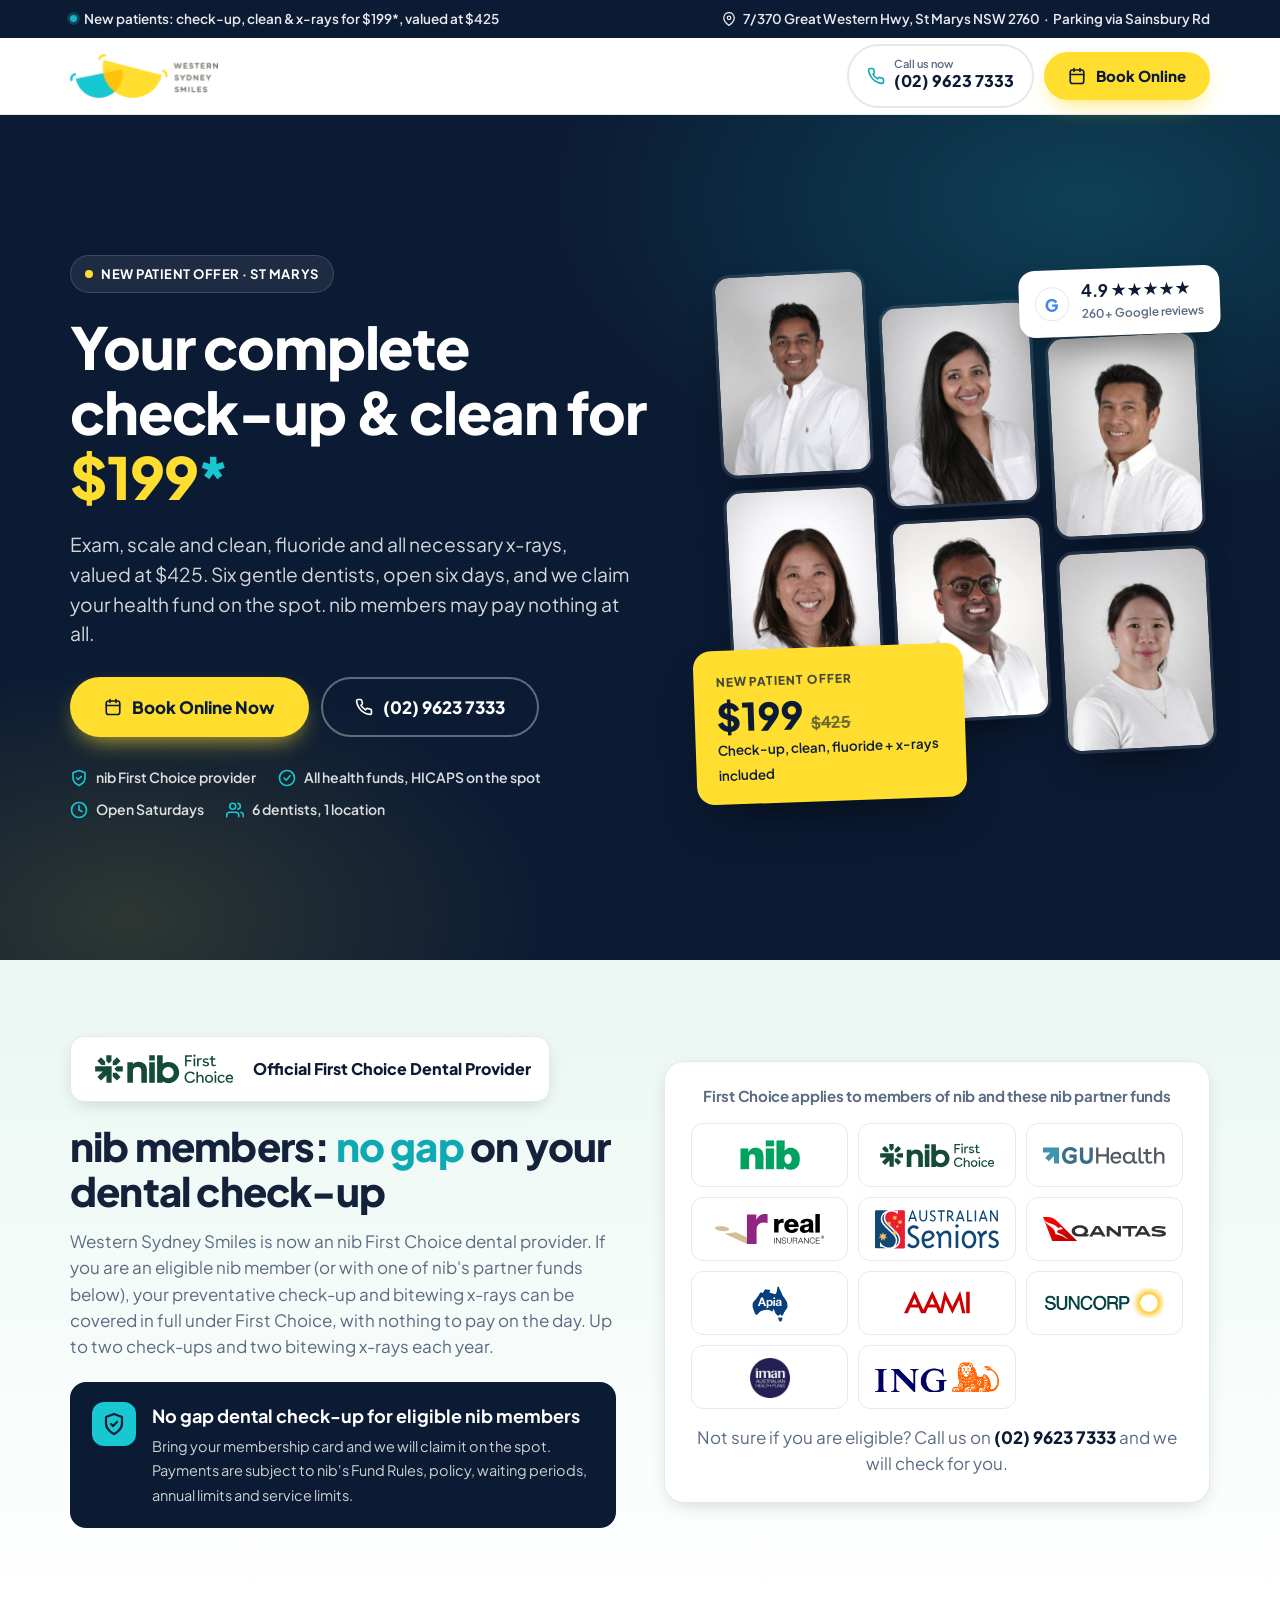
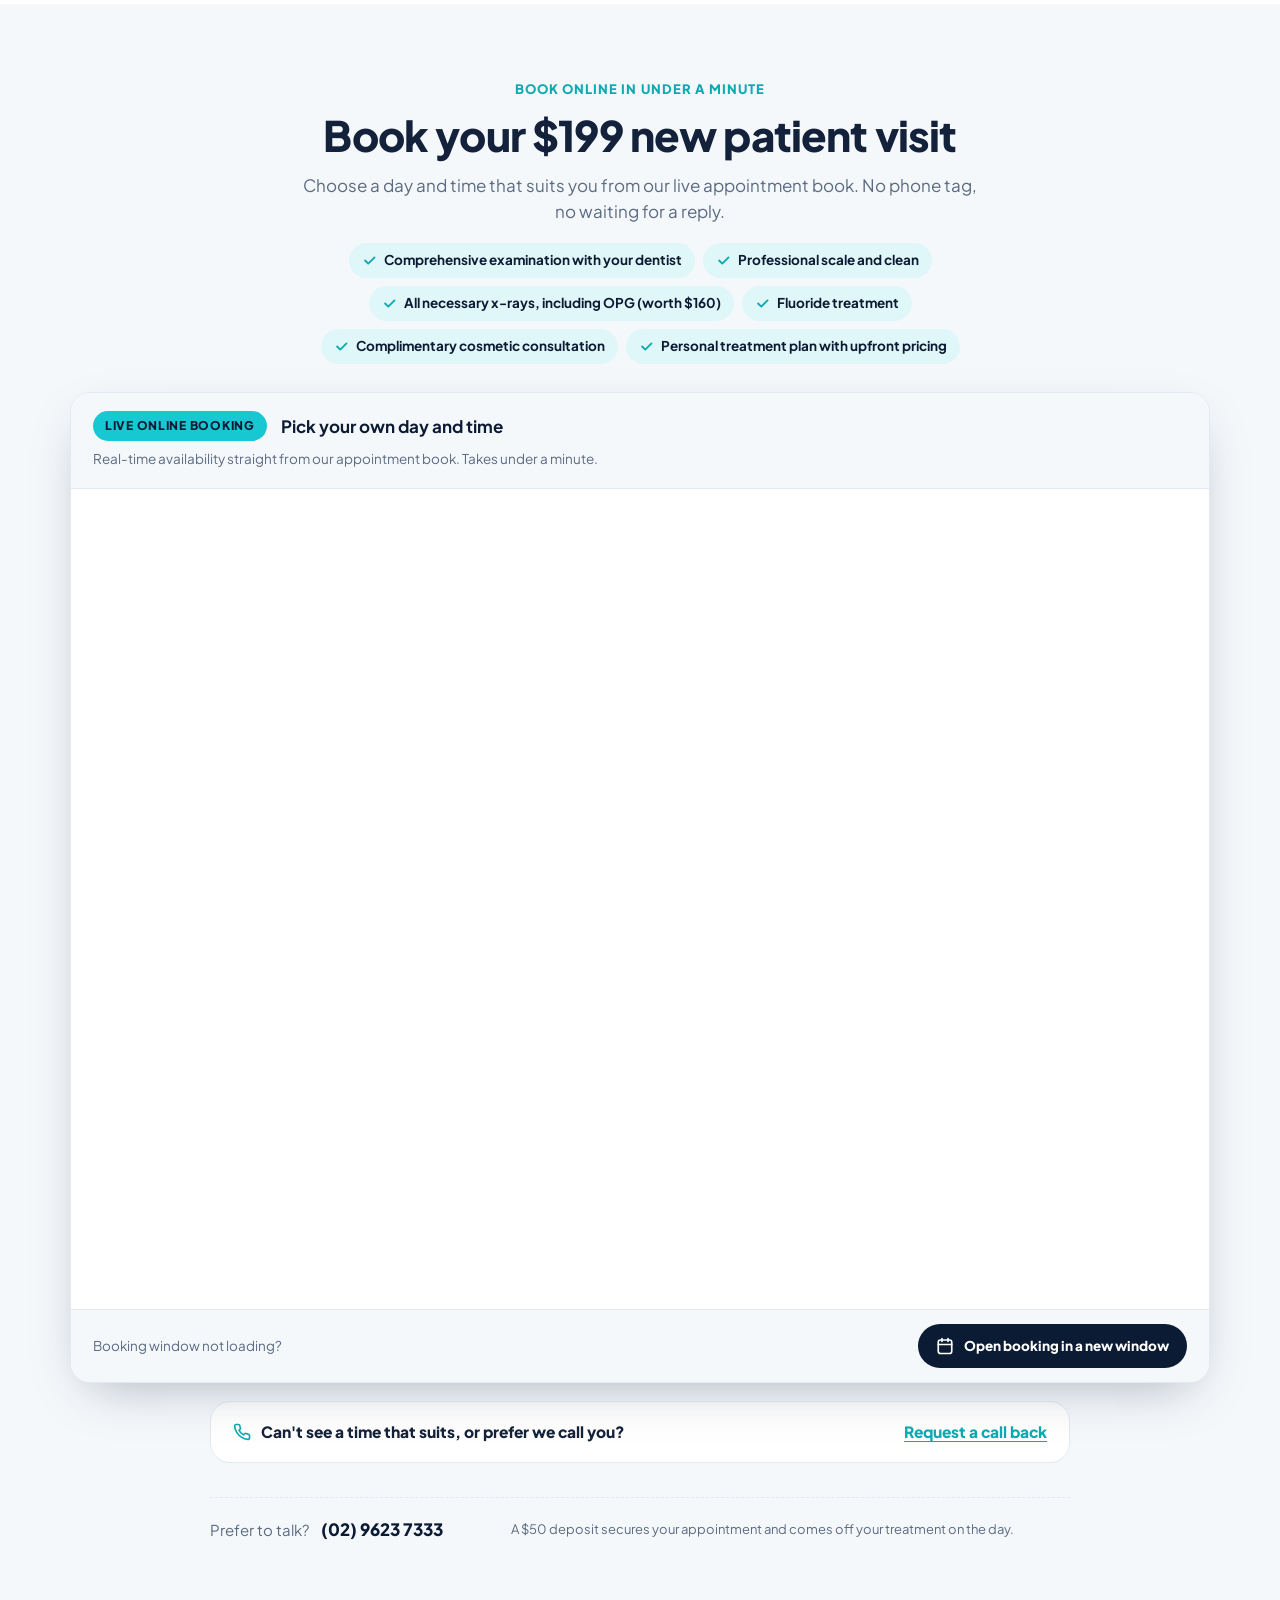
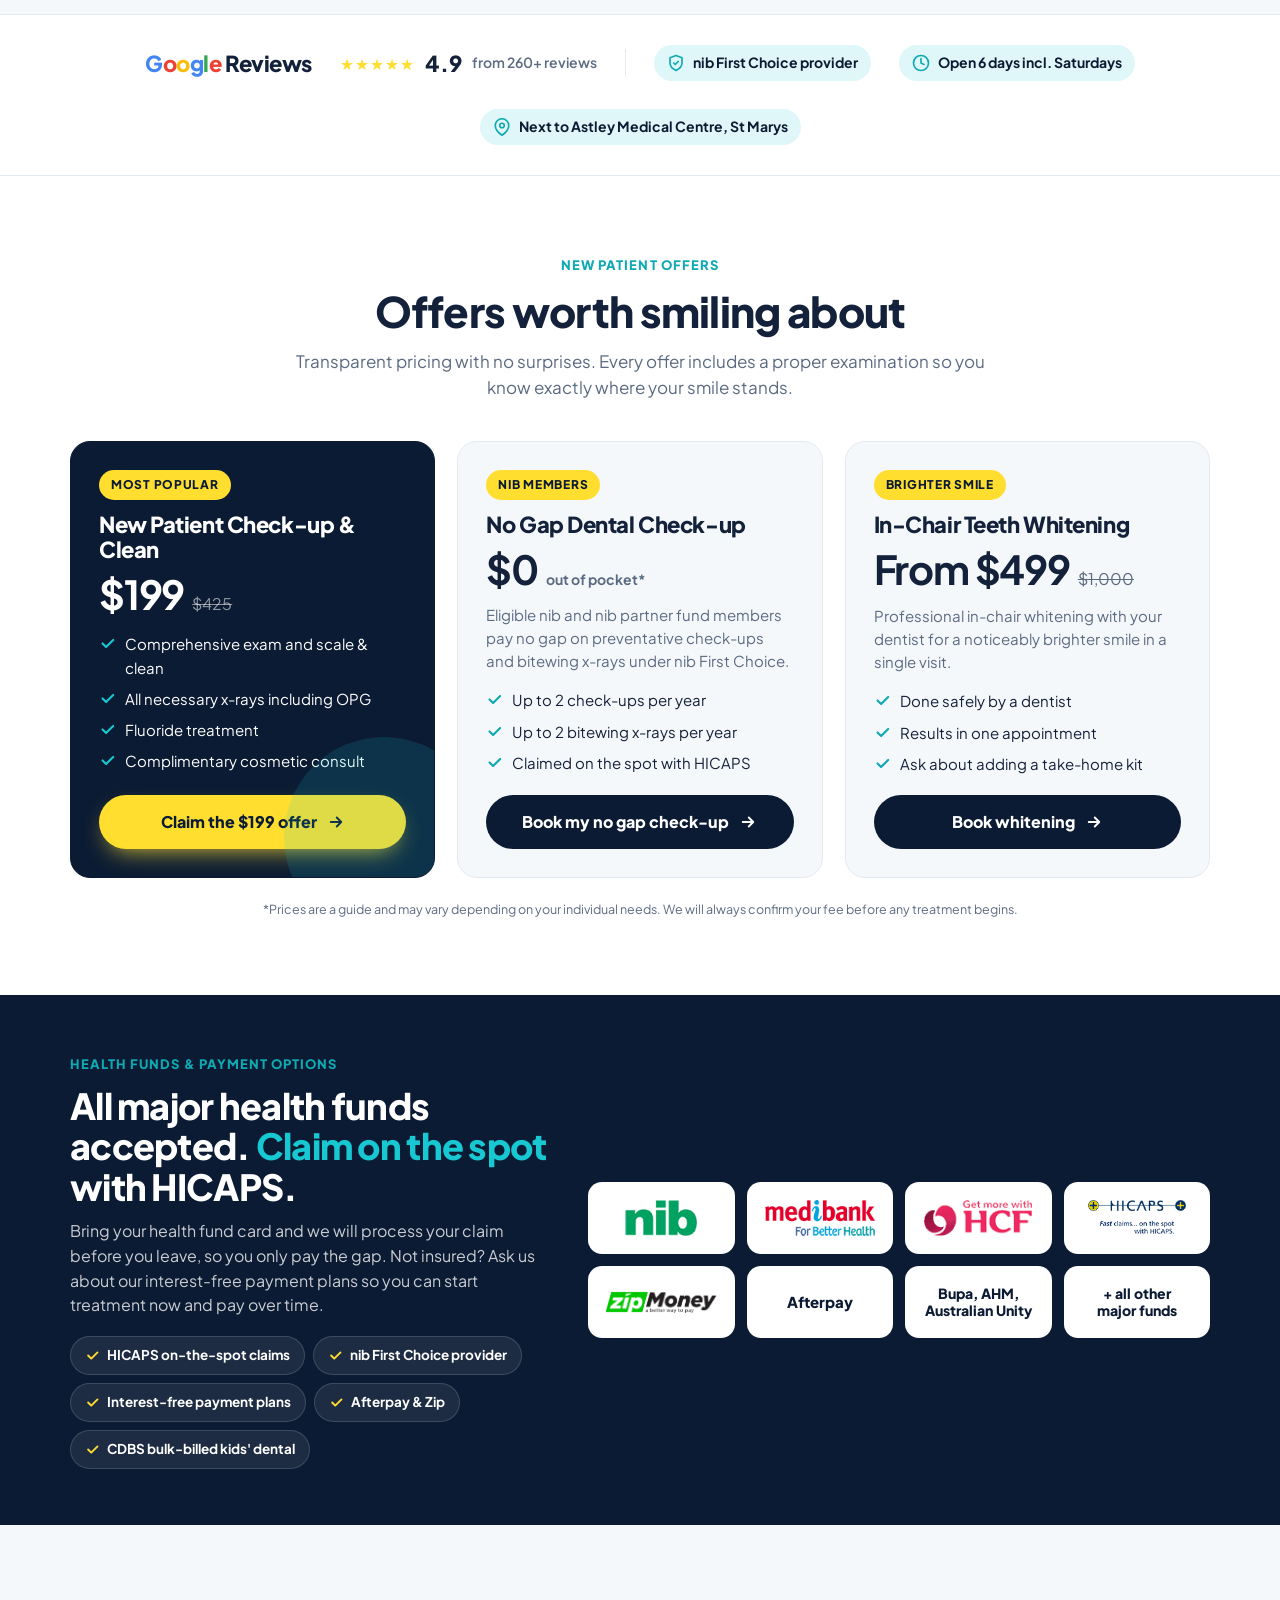
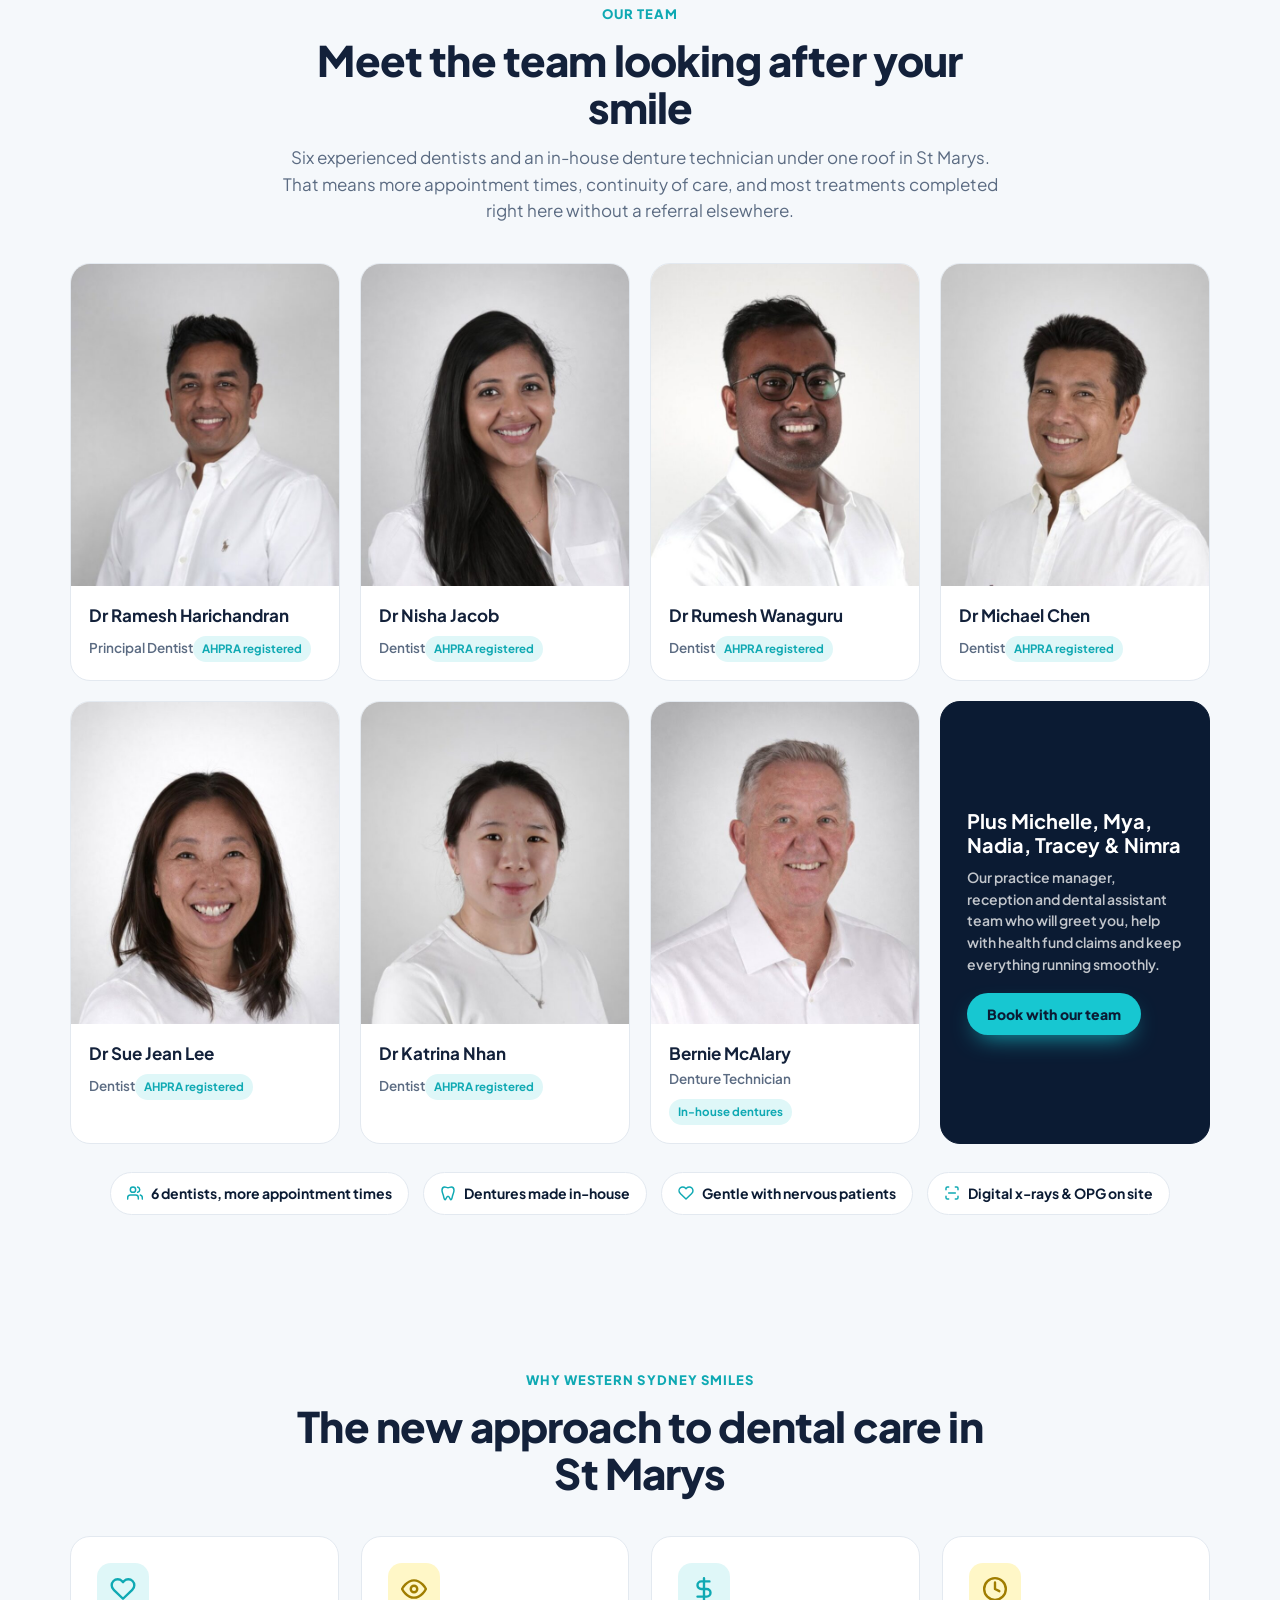
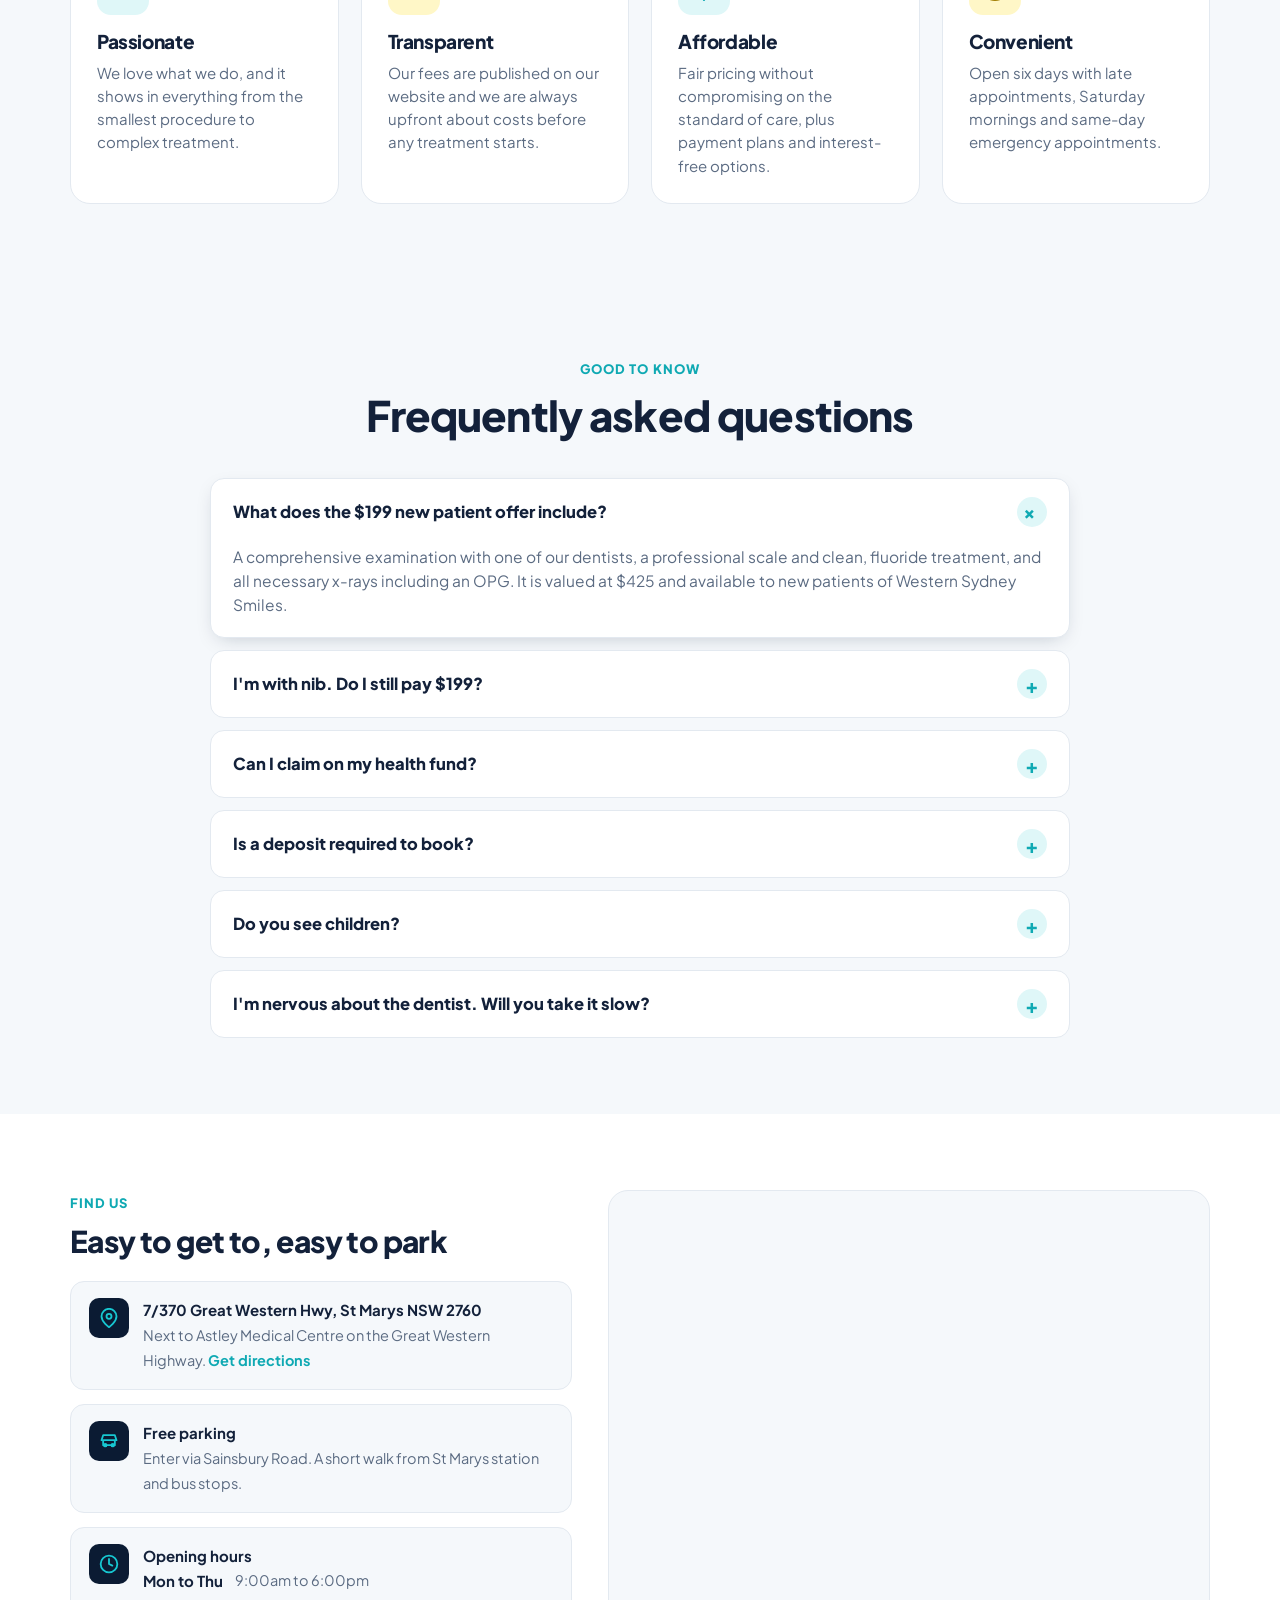
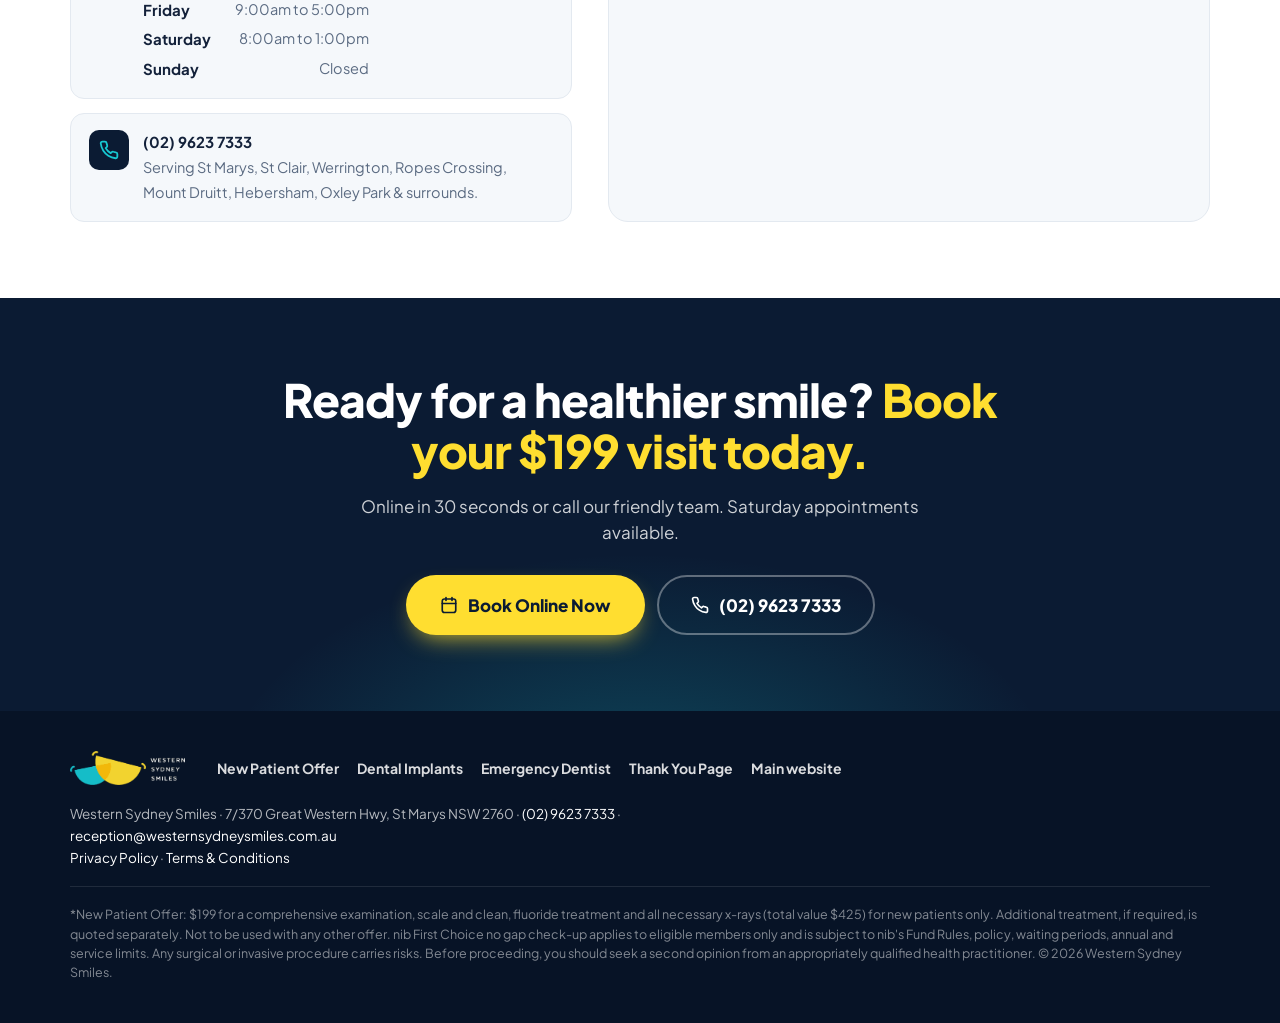
==== commit b64f19e6: "Add files via upload" ====
--- a/index.html
+++ b/index.html
@@ -152,7 +152,7 @@
   <div class="ctas"><a class="btn btn-yellow btn-lg js-book" href="#book"><svg viewBox="0 0 24 24" fill="none" stroke="currentColor" stroke-width="2.2" stroke-linecap="round" stroke-linejoin="round"><rect x="3" y="4" width="18" height="18" rx="3"/><path d="M16 2v4M8 2v4M3 10h18"/></svg> Book Online Now</a><a class="btn btn-ghost btn-lg js-call" href="tel:0296237333"><svg viewBox="0 0 24 24" fill="none" stroke="currentColor" stroke-width="2.2" stroke-linecap="round" stroke-linejoin="round"><path d="M22 16.9v3a2 2 0 0 1-2.2 2 19.8 19.8 0 0 1-8.6-3.1 19.5 19.5 0 0 1-6-6A19.8 19.8 0 0 1 2.1 4.2 2 2 0 0 1 4.1 2h3a2 2 0 0 1 2 1.7c.1.9.4 1.8.7 2.7a2 2 0 0 1-.5 2.1L8 9.8a16 16 0 0 0 6 6l1.3-1.3a2 2 0 0 1 2.1-.4c.9.3 1.8.6 2.7.7a2 2 0 0 1 1.9 2z"/></svg> (02) 9623 7333</a></div>
 </div></section><footer><div class="wrap">
   <img src="img/logo-white.png" alt="Western Sydney Smiles">
-  <nav class="fnav"><a href="index.html">New Patient Offer</a><a href="dental-implants.html">Dental Implants</a><a href="emergency-dentist.html">Emergency Dentist</a><a href="https://westernsydneysmiles.com.au" target="_blank" rel="noopener">Main website</a></nav>
+  <nav class="fnav"><a href="index.html">New Patient Offer</a><a href="dental-implants.html">Dental Implants</a><a href="emergency-dentist.html">Emergency Dentist</a><a href="thank-you.html">Thank You Page</a><a href="https://westernsydneysmiles.com.au" target="_blank" rel="noopener">Main website</a></nav>
   <p>Western Sydney Smiles · 7/370 Great Western Hwy, St Marys NSW 2760 · <a class="js-call" href="tel:0296237333">(02) 9623 7333</a> · <a href="mailto:reception@westernsydneysmiles.com.au">reception@westernsydneysmiles.com.au</a><br><a href="https://westernsydneysmiles.com.au/privacy-policy/" target="_blank" rel="noopener">Privacy Policy</a> · <a href="https://westernsydneysmiles.com.au/terms-and-conditions/" target="_blank" rel="noopener">Terms &amp; Conditions</a></p>
   <div class="tc">*New Patient Offer: $199 for a comprehensive examination, scale and clean, fluoride treatment and all necessary x-rays (total value $425) for new patients only. Additional treatment, if required, is quoted separately. Not to be used with any other offer. nib First Choice no gap check-up applies to eligible members only and is subject to nib's Fund Rules, policy, waiting periods, annual and service limits. Any surgical or invasive procedure carries risks. Before proceeding, you should seek a second opinion from an appropriately qualified health practitioner. © 2026 Western Sydney Smiles.</div>
 </div></footer>
--- a/styles.css
+++ b/styles.css
@@ -440,3 +440,44 @@
 @media (max-width:700px){footer .wrap{grid-template-columns:1fr}.sched-frame iframe{height:700px}}
 .book-under .or-call{white-space:nowrap;gap:8px 12px;font-size:15px}
 .book-under .or-call .dep{white-space:normal}
+
+/* ===== finance (implants) ===== */
+.finance{background:linear-gradient(180deg,#FFF9DB 0%,#fff 100%)}
+.fin-grid{display:grid;grid-template-columns:.9fr 1.1fr;gap:44px;align-items:center}
+.fin-grid h2{font-size:clamp(28px,3.4vw,40px)}
+.fin-grid h2 span{color:var(--cyan-dark)}
+.fin-grid p{color:var(--muted);font-size:17px;margin-top:14px}
+.fin-cards{display:grid;grid-template-columns:1fr 1fr;gap:14px}
+.fin-card{background:#fff;border:1px solid var(--line);border-radius:16px;padding:20px;display:grid;gap:6px;align-content:start;box-shadow:var(--shadow-sm)}
+.fin-card .ic{width:42px;height:42px;border-radius:11px;background:var(--cyan-soft);color:var(--cyan-dark);display:grid;place-items:center;margin-bottom:6px}
+.fin-card .ic svg{width:22px;height:22px}
+.fin-card b{font-size:16px}
+.fin-card span{font-size:14px;color:var(--muted)}
+.fin-card.hl{background:var(--navy);color:#fff;border-color:var(--navy)}
+.fin-card.hl .ic{background:var(--yellow);color:var(--navy)}
+.fin-card.hl span{color:rgba(255,255,255,.8)}
+@media (max-width:960px){.fin-grid{grid-template-columns:1fr;gap:26px}}
+@media (max-width:520px){.fin-cards{grid-template-columns:1fr}}
+
+/* ===== before / after ===== */
+.results{background:var(--bg)}
+.ba-grid{display:grid;grid-template-columns:repeat(3,1fr);gap:18px}
+.ba{margin:0;position:relative;border-radius:var(--radius);overflow:hidden;border:1px solid var(--line);background:#fff;aspect-ratio:1/1;box-shadow:var(--shadow-sm)}
+.ba img{width:100%;height:100%;object-fit:cover;display:block}
+.ba::after{content:"";position:absolute;left:50%;top:0;bottom:0;width:2px;background:rgba(255,255,255,.85);transform:translateX(-1px)}
+.ba .l{position:absolute;top:12px;font-size:11.5px;font-weight:800;letter-spacing:.08em;text-transform:uppercase;padding:6px 11px;border-radius:999px;z-index:2}
+.ba .l.b{left:12px;background:rgba(11,27,51,.85);color:#fff}
+.ba .l.a{right:12px;background:var(--yellow);color:var(--navy)}
+@media (max-width:860px){.ba-grid{grid-template-columns:1fr 1fr;gap:12px}}
+@media (max-width:480px){.ba-grid{grid-template-columns:1fr}}
+
+/* ===== thank-you extras ===== */
+.ty .card .kicker{margin-bottom:10px}
+.ty-more{max-width:760px;margin:26px auto 0;text-align:center}
+.ty-links{display:grid;grid-template-columns:repeat(4,1fr);gap:12px;margin-top:12px;text-align:left}
+.ty-links a{background:#fff;border:1px solid var(--line);border-radius:14px;padding:16px;display:grid;gap:3px;transition:transform .15s,box-shadow .15s}
+.ty-links a:hover{transform:translateY(-2px);box-shadow:var(--shadow-sm)}
+.ty-links b{font-size:14.5px;color:var(--navy)}
+.ty-links span{font-size:13px;color:var(--muted)}
+@media (max-width:760px){.ty-links{grid-template-columns:1fr 1fr}}
+@media (max-width:420px){.ty-links{grid-template-columns:1fr}}
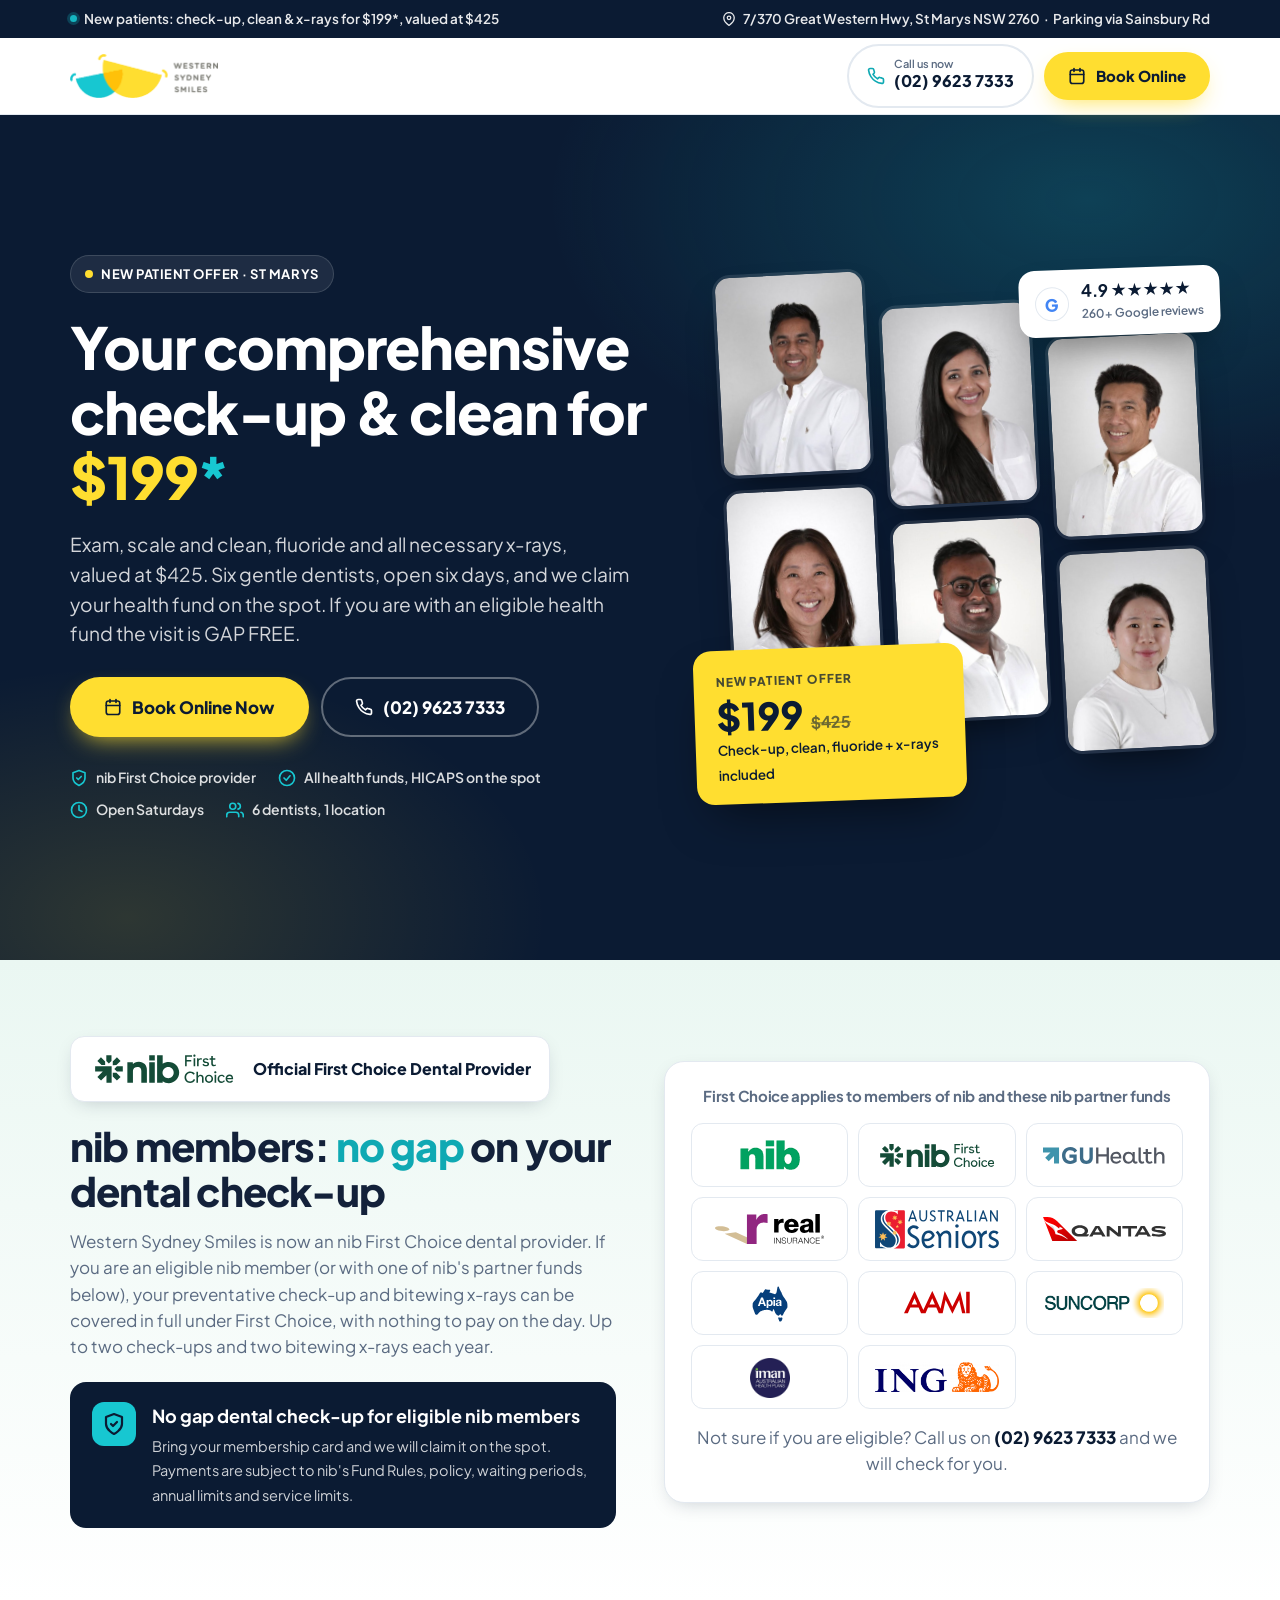
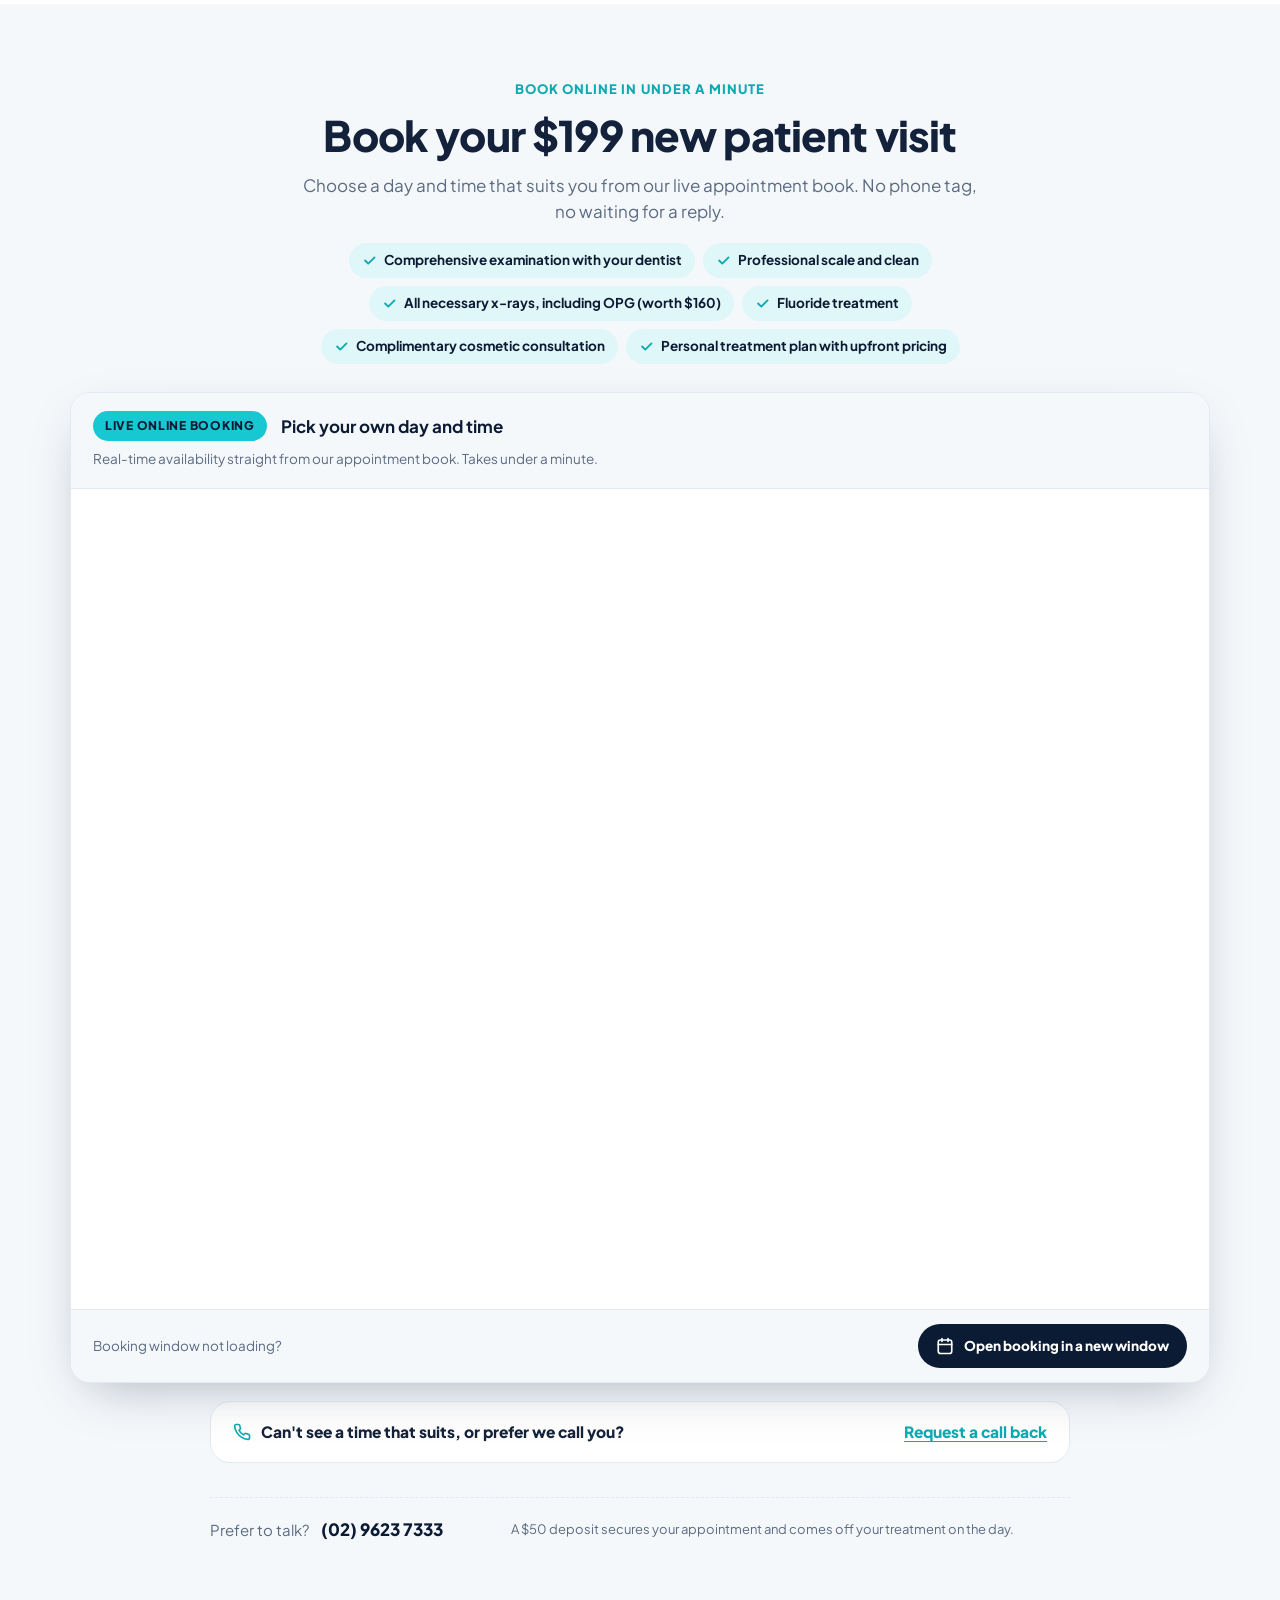
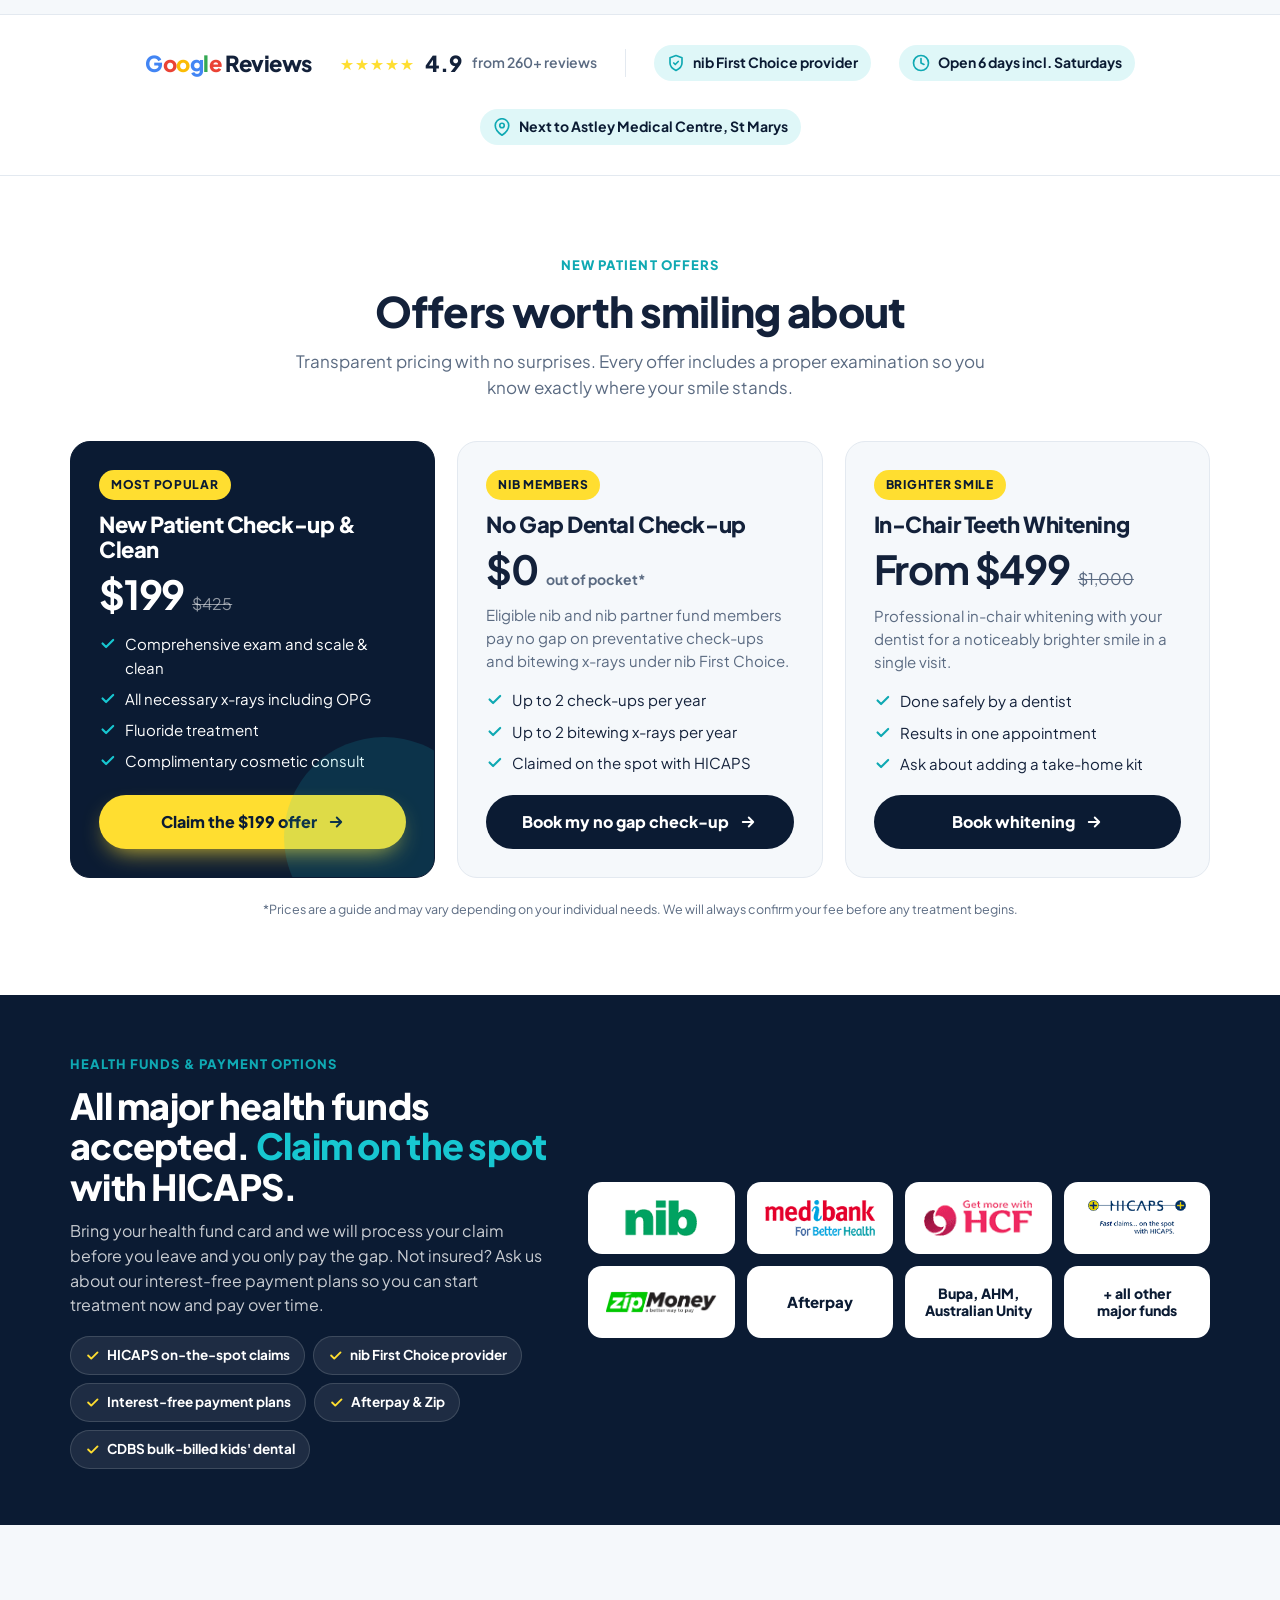
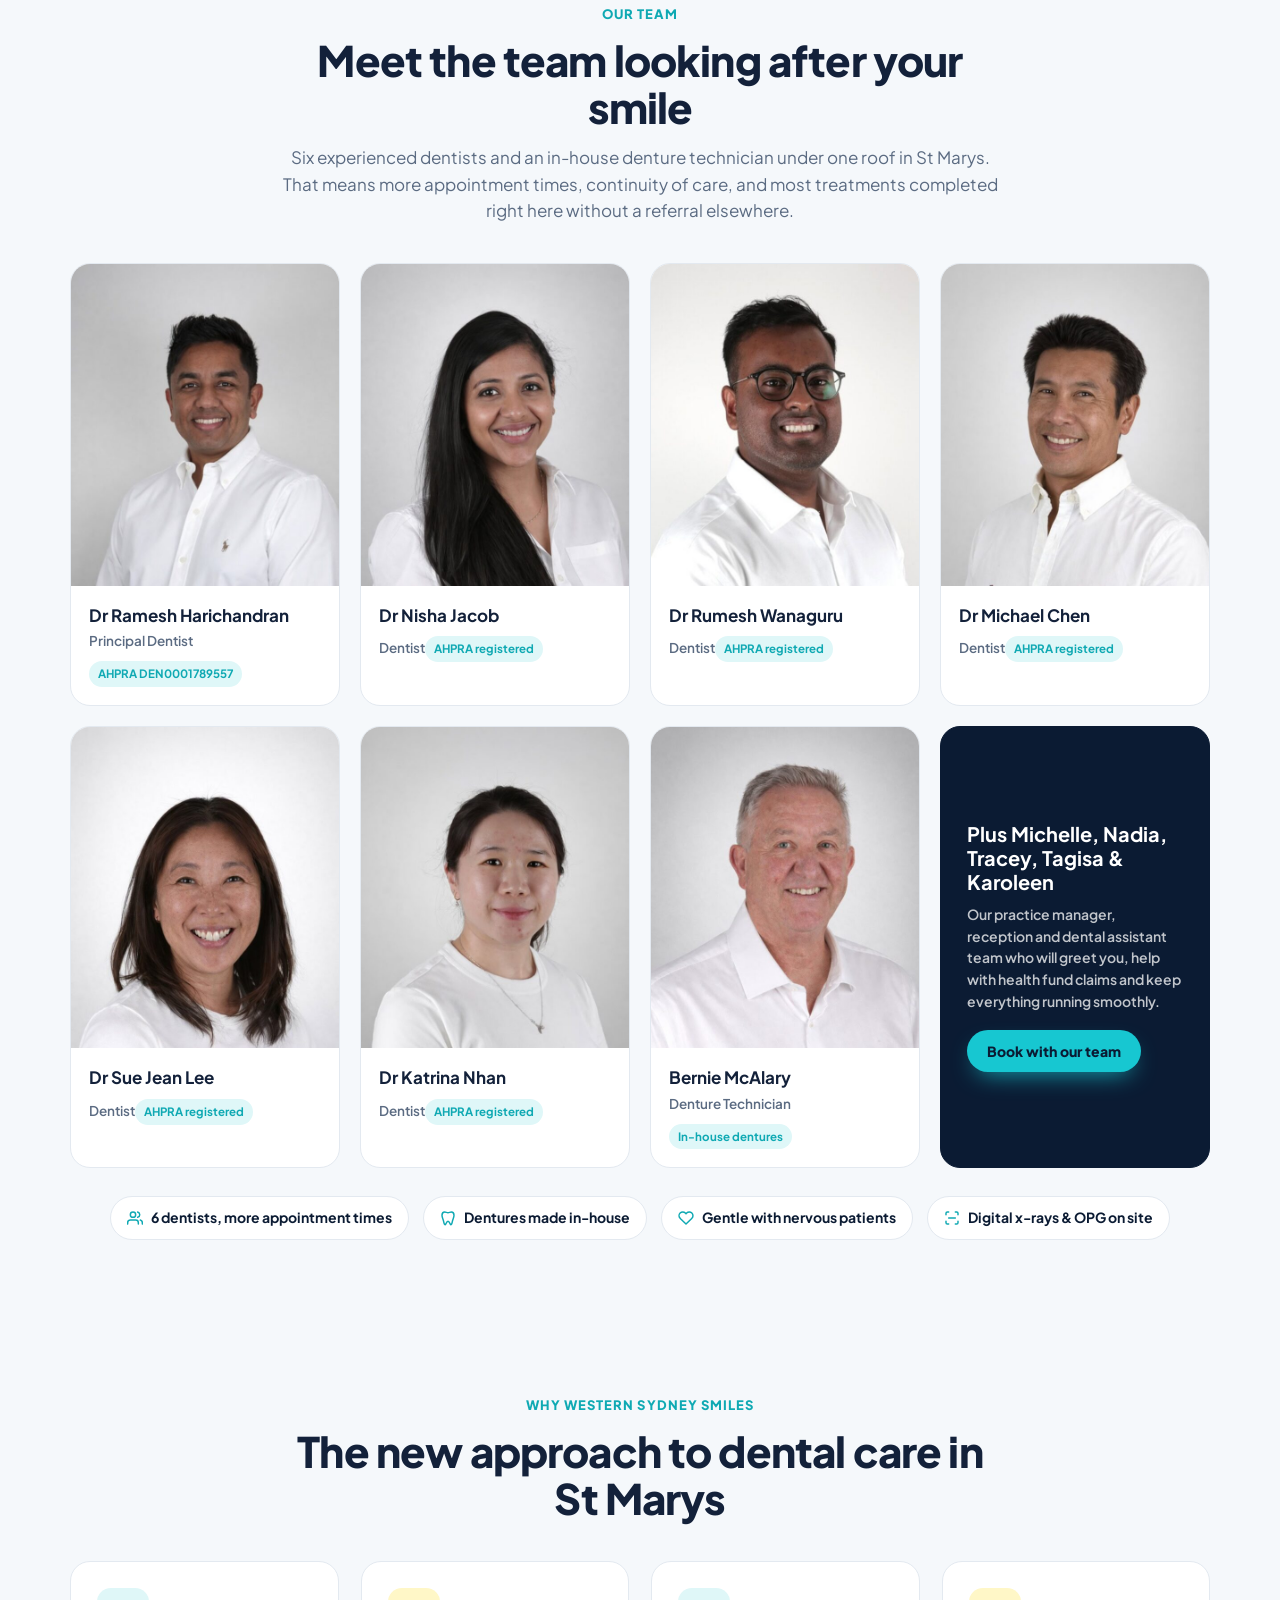
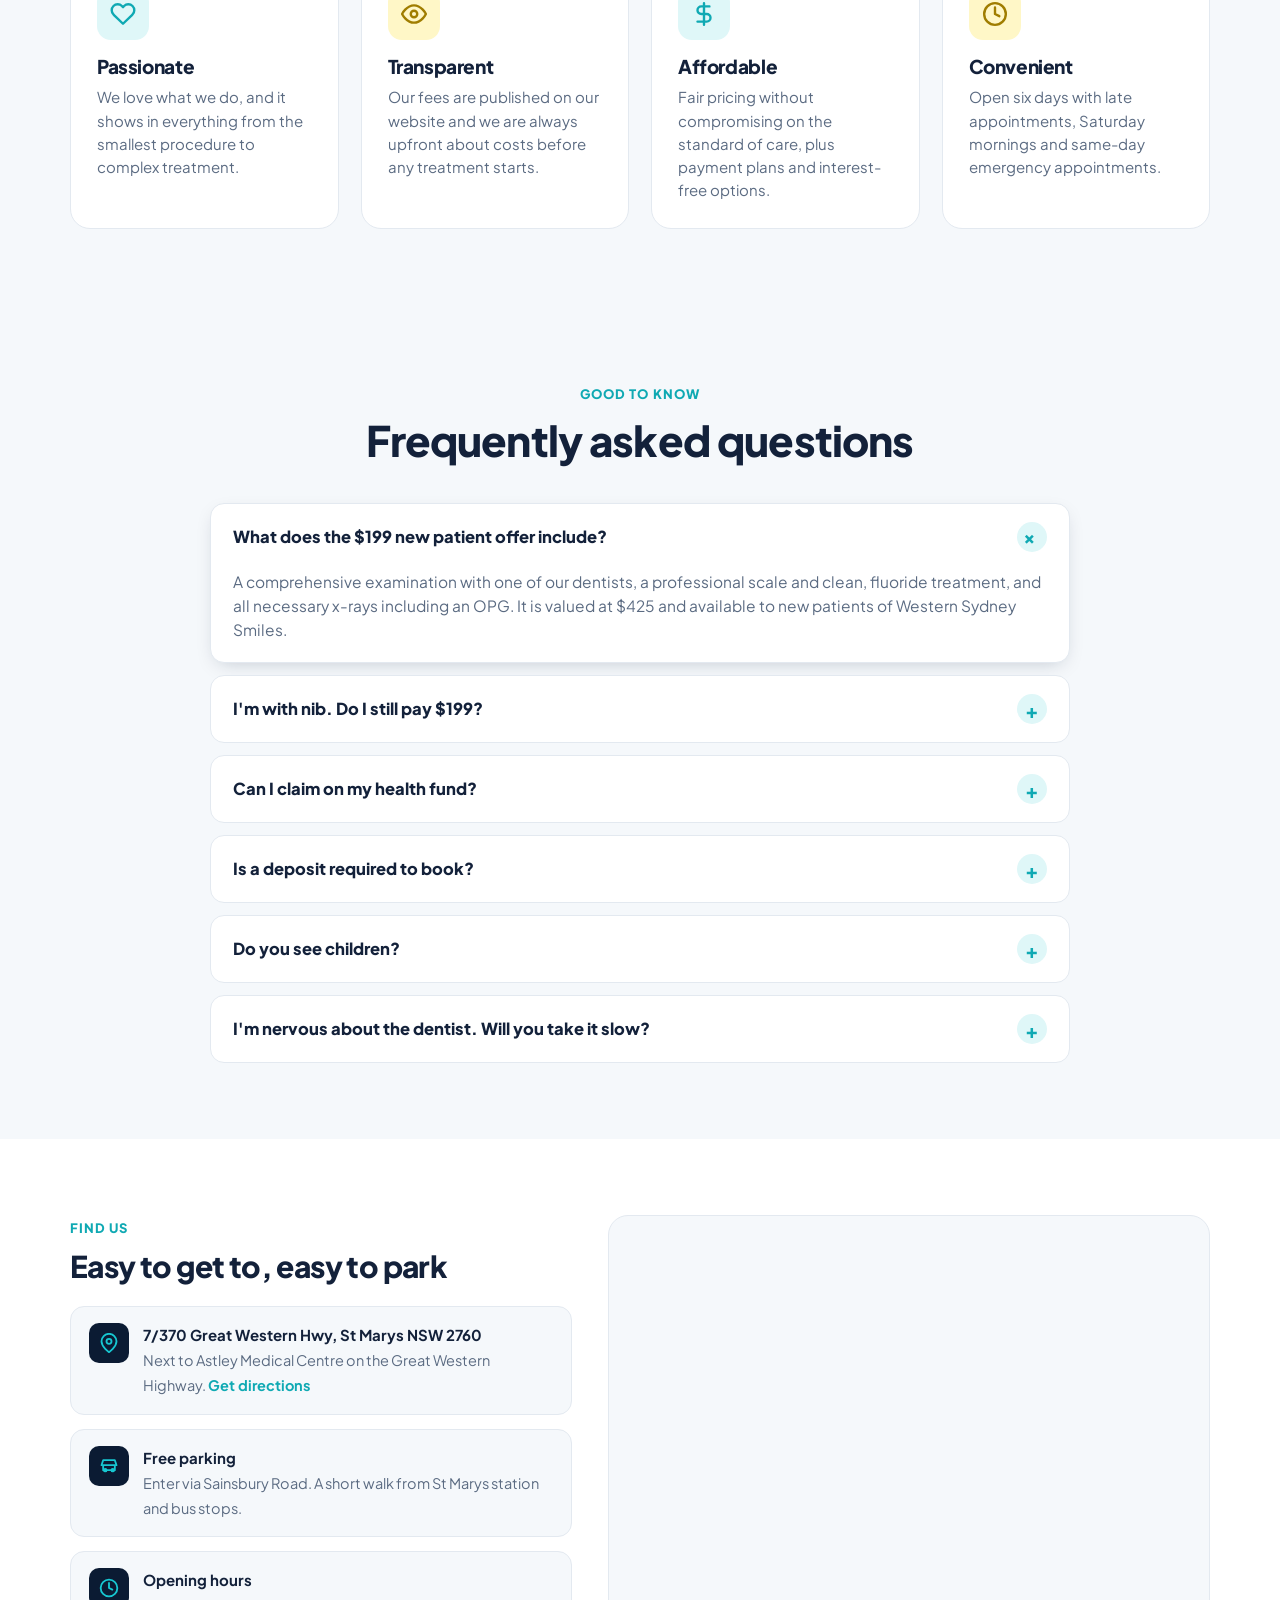
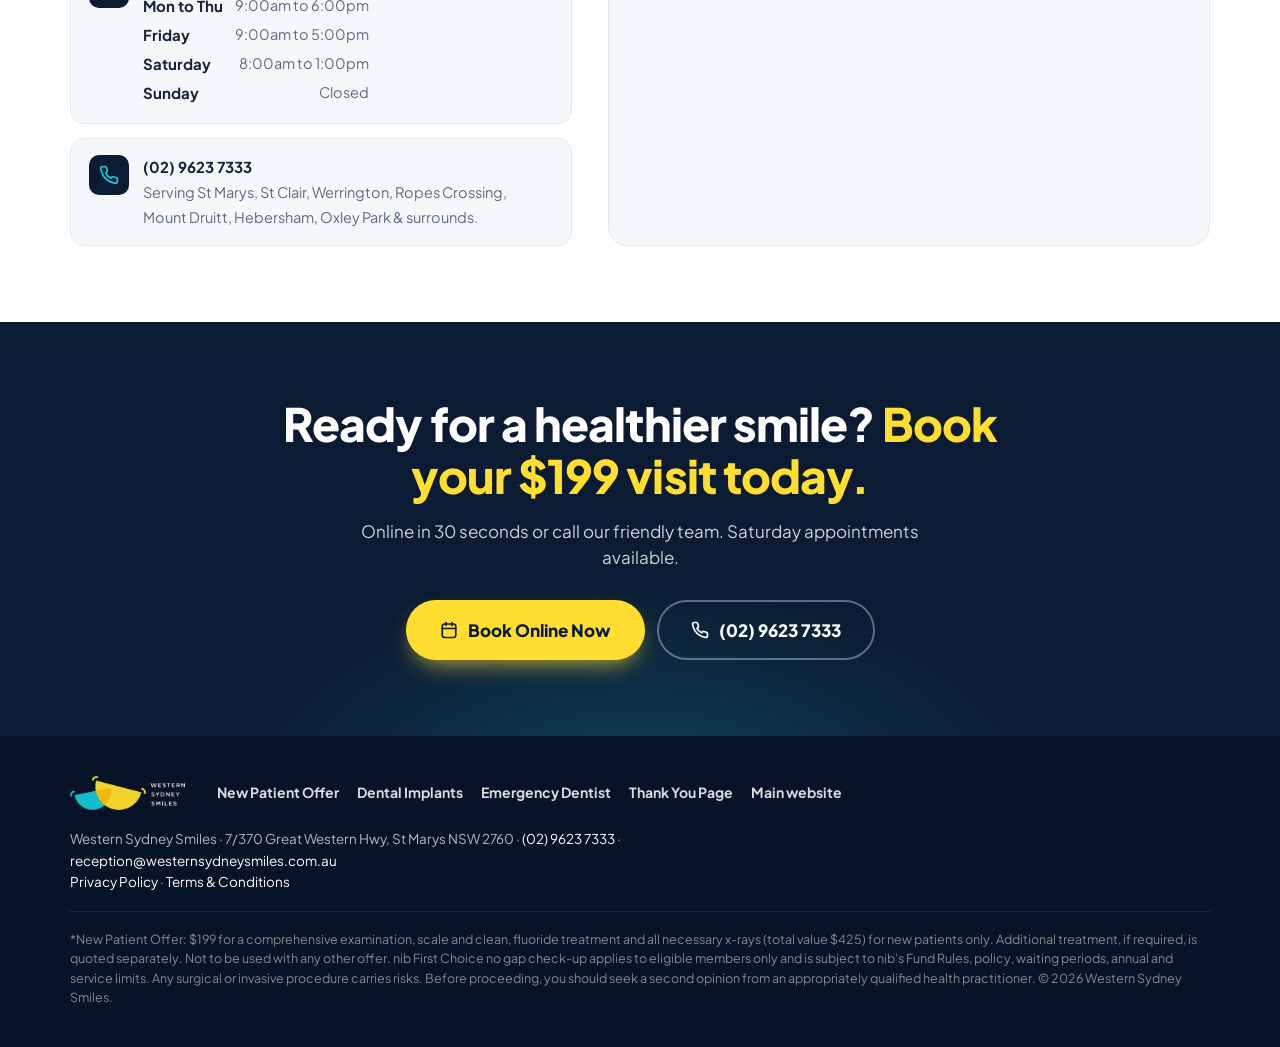
==== commit 7b94f82d: "Add files via upload" ====
--- a/index.html
+++ b/index.html
@@ -28,8 +28,8 @@
 </div></header><section class="hero" id="top"><div class="wrap">
   <div class="hero-copy">
     <div class="eyebrow"><i class="dot"></i>New patient offer · St Marys</div>
-    <h1>Your complete check-up &amp; clean for <em>$199</em><span class="cy">*</span></h1>
-    <p class="lead">Exam, scale and clean, fluoride and all necessary x-rays, valued at $425. Six gentle dentists, open six days, and we claim your health fund on the spot. nib members may pay nothing at all.</p>
+    <h1>Your comprehensive check-up &amp; clean for <em>$199</em><span class="cy">*</span></h1>
+    <p class="lead">Exam, scale and clean, fluoride and all necessary x-rays, valued at $425. Six gentle dentists, open six days, and we claim your health fund on the spot. If you are with an eligible health fund the visit is GAP FREE.</p>
     <div class="ctas"><a class="btn btn-yellow btn-lg js-book" href="#book"><svg viewBox="0 0 24 24" fill="none" stroke="currentColor" stroke-width="2.2" stroke-linecap="round" stroke-linejoin="round"><rect x="3" y="4" width="18" height="18" rx="3"/><path d="M16 2v4M8 2v4M3 10h18"/></svg> Book Online Now</a><a class="btn btn-ghost btn-lg js-call" href="tel:0296237333"><svg viewBox="0 0 24 24" fill="none" stroke="currentColor" stroke-width="2.2" stroke-linecap="round" stroke-linejoin="round"><path d="M22 16.9v3a2 2 0 0 1-2.2 2 19.8 19.8 0 0 1-8.6-3.1 19.5 19.5 0 0 1-6-6A19.8 19.8 0 0 1 2.1 4.2 2 2 0 0 1 4.1 2h3a2 2 0 0 1 2 1.7c.1.9.4 1.8.7 2.7a2 2 0 0 1-.5 2.1L8 9.8a16 16 0 0 0 6 6l1.3-1.3a2 2 0 0 1 2.1-.4c.9.3 1.8.6 2.7.7a2 2 0 0 1 1.9 2z"/></svg> (02) 9623 7333</a></div>
     <div class="trust"><span><svg viewBox="0 0 24 24" fill="none" stroke="currentColor" stroke-width="2.2" stroke-linecap="round" stroke-linejoin="round"><path d="M12 22s8-4 8-10V5l-8-3-8 3v7c0 6 8 10 8 10z"/><path d="m9 12 2 2 4-4"/></svg> nib First Choice provider</span><span><svg viewBox="0 0 24 24" fill="none" stroke="currentColor" stroke-width="2.2" stroke-linecap="round" stroke-linejoin="round"><circle cx="12" cy="12" r="10"/><path d="m8 12 3 3 5-6"/></svg> All health funds, HICAPS on the spot</span><span><svg viewBox="0 0 24 24" fill="none" stroke="currentColor" stroke-width="2.2" stroke-linecap="round" stroke-linejoin="round"><circle cx="12" cy="12" r="10"/><path d="M12 6v6l4 2"/></svg> Open Saturdays</span><span><svg viewBox="0 0 24 24" fill="none" stroke="currentColor" stroke-width="2.2" stroke-linecap="round" stroke-linejoin="round"><path d="M17 21v-2a4 4 0 0 0-4-4H5a4 4 0 0 0-4 4v2"/><circle cx="9" cy="7" r="4"/><path d="M23 21v-2a4 4 0 0 0-3-3.9M16 3.1a4 4 0 0 1 0 7.8"/></svg> 6 dentists, 1 location</span></div>
   </div>
@@ -109,7 +109,7 @@
   <div>
     <span class="kicker">Health funds &amp; payment options</span>
     <h2>All major health funds accepted. <span>Claim on the spot</span> with HICAPS.</h2>
-    <p>Bring your health fund card and we will process your claim before you leave, so you only pay the gap. Not insured? Ask us about our interest-free payment plans so you can start treatment now and pay over time.</p>
+    <p>Bring your health fund card and we will process your claim before you leave and you only pay the gap. Not insured? Ask us about our interest-free payment plans so you can start treatment now and pay over time.</p>
     <div class="pay-pills">
       <span><svg viewBox="0 0 24 24" fill="none" stroke="currentColor" stroke-width="3" stroke-linecap="round" stroke-linejoin="round"><path d="m5 12 5 5L20 7"/></svg> HICAPS on-the-spot claims</span>
       <span><svg viewBox="0 0 24 24" fill="none" stroke="currentColor" stroke-width="3" stroke-linecap="round" stroke-linejoin="round"><path d="m5 12 5 5L20 7"/></svg> nib First Choice provider</span>
@@ -130,14 +130,14 @@
   </div>
 </div></section><section class="team" id="team"><div class="wrap">
   <div class="sec-h center"><span class="kicker">Our team</span><h2>Meet the team looking after your smile</h2><p>Six experienced dentists and an in-house denture technician under one roof in St Marys. That means more appointment times, continuity of care, and most treatments completed right here without a referral elsewhere.</p></div>
-  <div class="team-grid"><div class="tm"><img src="img/team-ramesh.jpg" alt="Dr Ramesh Harichandran" loading="lazy"><div class="c"><b>Dr Ramesh Harichandran</b><span>Principal Dentist</span><span class=ah>AHPRA registered</span></div></div><div class="tm"><img src="img/team-nisha.jpg" alt="Dr Nisha Jacob" loading="lazy"><div class="c"><b>Dr Nisha Jacob</b><span>Dentist</span><span class=ah>AHPRA registered</span></div></div><div class="tm"><img src="img/team-rumesh.jpg" alt="Dr Rumesh Wanaguru" loading="lazy"><div class="c"><b>Dr Rumesh Wanaguru</b><span>Dentist</span><span class=ah>AHPRA registered</span></div></div><div class="tm"><img src="img/team-michael.jpg" alt="Dr Michael Chen" loading="lazy"><div class="c"><b>Dr Michael Chen</b><span>Dentist</span><span class=ah>AHPRA registered</span></div></div><div class="tm"><img src="img/team-sue.jpg" alt="Dr Sue Jean Lee" loading="lazy"><div class="c"><b>Dr Sue Jean Lee</b><span>Dentist</span><span class=ah>AHPRA registered</span></div></div><div class="tm"><img src="img/team-katrina.jpg" alt="Dr Katrina Nhan" loading="lazy"><div class="c"><b>Dr Katrina Nhan</b><span>Dentist</span><span class=ah>AHPRA registered</span></div></div><div class="tm"><img src="img/team-bernie.jpg" alt="Bernie McAlary" loading="lazy"><div class="c"><b>Bernie McAlary</b><span>Denture Technician</span><span class=ah>In-house dentures</span></div></div><div class="tm" style="background:var(--navy);color:#fff;display:flex;flex-direction:column;justify-content:center;padding:26px;border-color:var(--navy)"><b style="font-size:20px;line-height:1.2;margin-bottom:10px">Plus Michelle, Mya, Nadia, Tracey &amp; Nimra</b><span style="color:rgba(255,255,255,.75);font-size:14px">Our practice manager, reception and dental assistant team who will greet you, help with health fund claims and keep everything running smoothly.</span><a class="btn btn-cyan js-book" href="#book" style="margin-top:18px;align-self:flex-start;padding:12px 18px;font-size:14px">Book with our team</a></div></div>
+  <div class="team-grid"><div class="tm"><img src="img/team-ramesh.jpg" alt="Dr Ramesh Harichandran" loading="lazy"><div class="c"><b>Dr Ramesh Harichandran</b><span>Principal Dentist</span><span class=ah>AHPRA DEN0001789557</span></div></div><div class="tm"><img src="img/team-nisha.jpg" alt="Dr Nisha Jacob" loading="lazy"><div class="c"><b>Dr Nisha Jacob</b><span>Dentist</span><span class=ah>AHPRA registered</span></div></div><div class="tm"><img src="img/team-rumesh.jpg" alt="Dr Rumesh Wanaguru" loading="lazy"><div class="c"><b>Dr Rumesh Wanaguru</b><span>Dentist</span><span class=ah>AHPRA registered</span></div></div><div class="tm"><img src="img/team-michael.jpg" alt="Dr Michael Chen" loading="lazy"><div class="c"><b>Dr Michael Chen</b><span>Dentist</span><span class=ah>AHPRA registered</span></div></div><div class="tm"><img src="img/team-sue.jpg" alt="Dr Sue Jean Lee" loading="lazy"><div class="c"><b>Dr Sue Jean Lee</b><span>Dentist</span><span class=ah>AHPRA registered</span></div></div><div class="tm"><img src="img/team-katrina.jpg" alt="Dr Katrina Nhan" loading="lazy"><div class="c"><b>Dr Katrina Nhan</b><span>Dentist</span><span class=ah>AHPRA registered</span></div></div><div class="tm"><img src="img/team-bernie.jpg" alt="Bernie McAlary" loading="lazy"><div class="c"><b>Bernie McAlary</b><span>Denture Technician</span><span class=ah>In-house dentures</span></div></div><div class="tm" style="background:var(--navy);color:#fff;display:flex;flex-direction:column;justify-content:center;padding:26px;border-color:var(--navy)"><b style="font-size:20px;line-height:1.2;margin-bottom:10px">Plus Michelle, Nadia, Tracey, Tagisa &amp; Karoleen</b><span style="color:rgba(255,255,255,.75);font-size:14px">Our practice manager, reception and dental assistant team who will greet you, help with health fund claims and keep everything running smoothly.</span><a class="btn btn-cyan js-book" href="#book" style="margin-top:18px;align-self:flex-start;padding:12px 18px;font-size:14px">Book with our team</a></div></div>
   <div class="team-note"><span><svg viewBox="0 0 24 24" fill="none" stroke="currentColor" stroke-width="2.2" stroke-linecap="round" stroke-linejoin="round"><path d="M17 21v-2a4 4 0 0 0-4-4H5a4 4 0 0 0-4 4v2"/><circle cx="9" cy="7" r="4"/><path d="M23 21v-2a4 4 0 0 0-3-3.9M16 3.1a4 4 0 0 1 0 7.8"/></svg> 6 dentists, more appointment times</span><span><svg viewBox="0 0 24 24" fill="none" stroke="currentColor" stroke-width="2.2" stroke-linecap="round" stroke-linejoin="round"><path d="M7 3c-2.5 0-4 2-4 5 0 4 2 6 2.5 9.5S7 22 8 22s1.5-5 4-5 3 5 4 5 2-1 2.5-4.5S21 12 21 8c0-3-1.5-5-4-5-2 0-3 1-5 1S9 3 7 3z"/></svg> Dentures made in-house</span><span><svg viewBox="0 0 24 24" fill="none" stroke="currentColor" stroke-width="2.2" stroke-linecap="round" stroke-linejoin="round"><path d="M20.8 4.6a5.5 5.5 0 0 0-7.8 0L12 5.7l-1-1.1a5.5 5.5 0 0 0-7.8 7.8l1 1.1L12 21l7.8-7.5 1-1.1a5.5 5.5 0 0 0 0-7.8z"/></svg> Gentle with nervous patients</span><span><svg viewBox="0 0 24 24" fill="none" stroke="currentColor" stroke-width="2.2" stroke-linecap="round" stroke-linejoin="round"><path d="M3 7V5a2 2 0 0 1 2-2h2M17 3h2a2 2 0 0 1 2 2v2M21 17v2a2 2 0 0 1-2 2h-2M7 21H5a2 2 0 0 1-2-2v-2M7 12h10"/></svg> Digital x-rays &amp; OPG on site</span></div>
 </div></section><section id="why" style="background:var(--bg)"><div class="wrap">
   <div class="sec-h center"><span class="kicker">Why Western Sydney Smiles</span><h2>The new approach to dental care in St Marys</h2></div>
   <div class="grid-4"><div class="feat"><div class="ic "><svg viewBox="0 0 24 24" fill="none" stroke="currentColor" stroke-width="2.2" stroke-linecap="round" stroke-linejoin="round"><path d="M20.8 4.6a5.5 5.5 0 0 0-7.8 0L12 5.7l-1-1.1a5.5 5.5 0 0 0-7.8 7.8l1 1.1L12 21l7.8-7.5 1-1.1a5.5 5.5 0 0 0 0-7.8z"/></svg></div><h3>Passionate</h3><p>We love what we do, and it shows in everything from the smallest procedure to complex treatment.</p></div><div class="feat"><div class="ic y"><svg viewBox="0 0 24 24" fill="none" stroke="currentColor" stroke-width="2.2" stroke-linecap="round" stroke-linejoin="round"><path d="M1 12s4-8 11-8 11 8 11 8-4 8-11 8-11-8-11-8z"/><circle cx="12" cy="12" r="3"/></svg></div><h3>Transparent</h3><p>Our fees are published on our website and we are always upfront about costs before any treatment starts.</p></div><div class="feat"><div class="ic "><svg viewBox="0 0 24 24" fill="none" stroke="currentColor" stroke-width="2.2" stroke-linecap="round" stroke-linejoin="round"><path d="M12 2v20M17 5H9.5a3.5 3.5 0 0 0 0 7h5a3.5 3.5 0 0 1 0 7H6"/></svg></div><h3>Affordable</h3><p>Fair pricing without compromising on the standard of care, plus payment plans and interest-free options.</p></div><div class="feat"><div class="ic y"><svg viewBox="0 0 24 24" fill="none" stroke="currentColor" stroke-width="2.2" stroke-linecap="round" stroke-linejoin="round"><circle cx="12" cy="12" r="10"/><path d="M12 6v6l4 2"/></svg></div><h3>Convenient</h3><p>Open six days with late appointments, Saturday mornings and same-day emergency appointments.</p></div></div>
 </div></section><section class="faq" id="faq"><div class="wrap">
   <div class="sec-h center"><span class="kicker">Good to know</span><h2>Frequently asked questions</h2></div>
-  <div class="list"><details open><summary>What does the $199 new patient offer include?</summary><p>A comprehensive examination with one of our dentists, a professional scale and clean, fluoride treatment, and all necessary x-rays including an OPG. It is valued at $425 and available to new patients of Western Sydney Smiles.</p></details><details><summary>I'm with nib. Do I still pay $199?</summary><p>If you are an eligible nib member (or with an nib partner fund such as GU Health, Qantas, Apia, AAMI, Suncorp, Australian Seniors, Real, IMAN or ING), your preventative check-up and bitewing x-rays can be covered in full under First Choice, meaning no gap to pay on the day. Call us and we will check your eligibility before you come in.</p></details><details><summary>Can I claim on my health fund?</summary><p>Yes. We accept all major Australian health funds and claim on the spot through HICAPS, so you only pay any gap. Bring your health fund card to your appointment.</p></details><details><summary>Is a deposit required to book?</summary><p>A $50 deposit secures your appointment. Our team will take it over the phone when they confirm your booking. It comes off your treatment on the day or is fully refundable with more than 24 hours' notice.</p></details><details><summary>Do you see children?</summary><p>Absolutely. We are a family practice and bulk bill eligible children under the Child Dental Benefits Schedule (CDBS), which covers up to $1,132 of basic dental over two years.</p></details><details><summary>I'm nervous about the dentist. Will you take it slow?</summary><p>Many of our patients felt the same way before their first visit. Our dentists are gentle and will explain everything before they start. Let us know in the booking notes and we will make sure you are looked after.</p></details></div>
+  <div class="list"><details open><summary>What does the $199 new patient offer include?</summary><p>A comprehensive examination with one of our dentists, a professional scale and clean, fluoride treatment, and all necessary x-rays including an OPG. It is valued at $425 and available to new patients of Western Sydney Smiles.</p></details><details><summary>I'm with nib. Do I still pay $199?</summary><p>If you are an eligible nib member (or with an nib partner fund such as GU Health, Qantas, Apia, AAMI, Suncorp, Australian Seniors, Real, IMAN or ING), your preventative check-up and bitewing x-rays can be covered in full under First Choice, meaning no gap to pay on the day. Call us and we will check your eligibility before you come in.</p></details><details><summary>Can I claim on my health fund?</summary><p>Yes. We accept all major Australian health funds and claim on the spot through HICAPS, so you only pay any gap. Bring your health fund card to your appointment.</p></details><details><summary>Is a deposit required to book?</summary><p>A $50 deposit secures your appointment. Our team will take it over the phone when they confirm your booking. It comes off your treatment on the day or is fully refundable with more than 24 hours' notice.</p></details><details><summary>Do you see children?</summary><p>Absolutely. We are a family practice and bulk bill eligible children under the Child Dental Benefits Schedule (CDBS), which covers up to $1,158 of basic dental over two years.</p></details><details><summary>I'm nervous about the dentist. Will you take it slow?</summary><p>Many of our patients felt the same way before their first visit. Our dentists are gentle and will explain everything before they start. Let us know in the booking notes and we will make sure you are looked after.</p></details></div>
 </div></section><section class="loc" id="location"><div class="wrap">
   <div class="info">
     <div class="sec-h" style="margin-bottom:8px"><span class="kicker">Find us</span><h2 style="font-size:30px">Easy to get to, easy to park</h2></div>
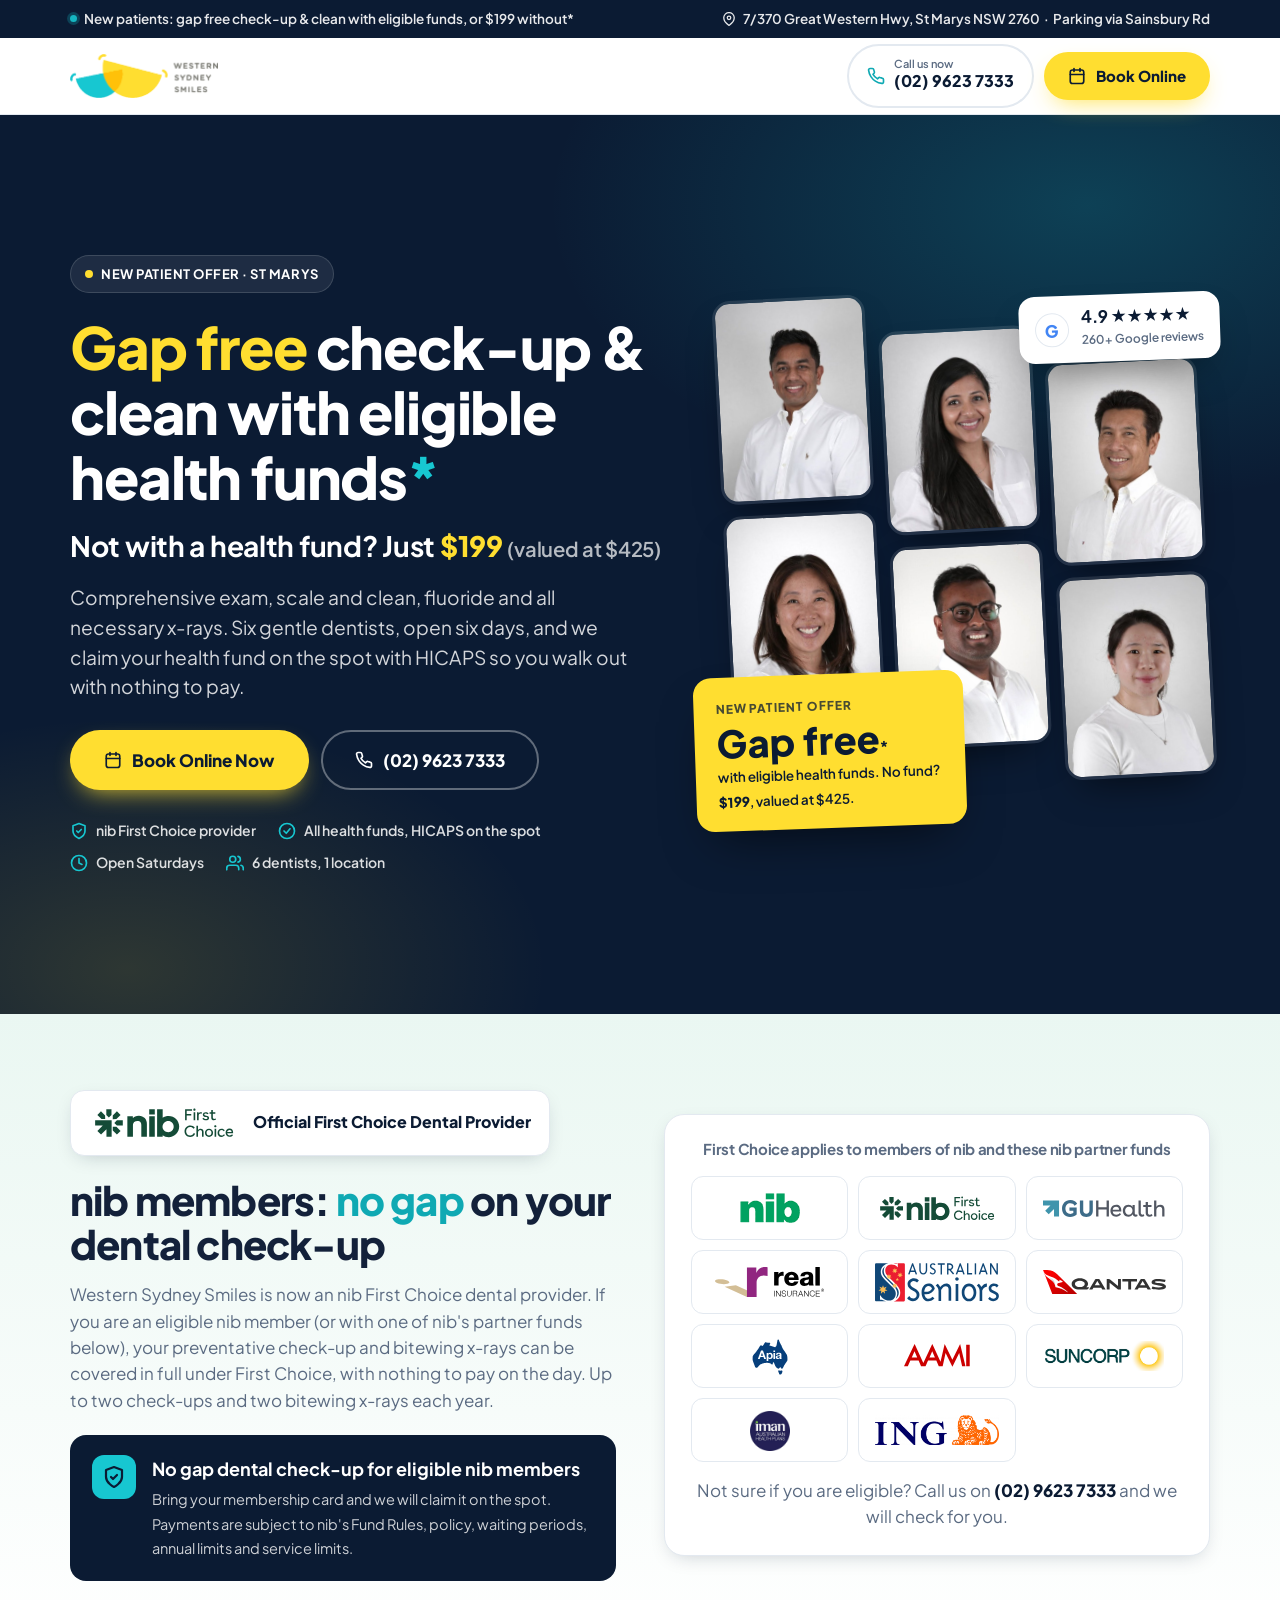
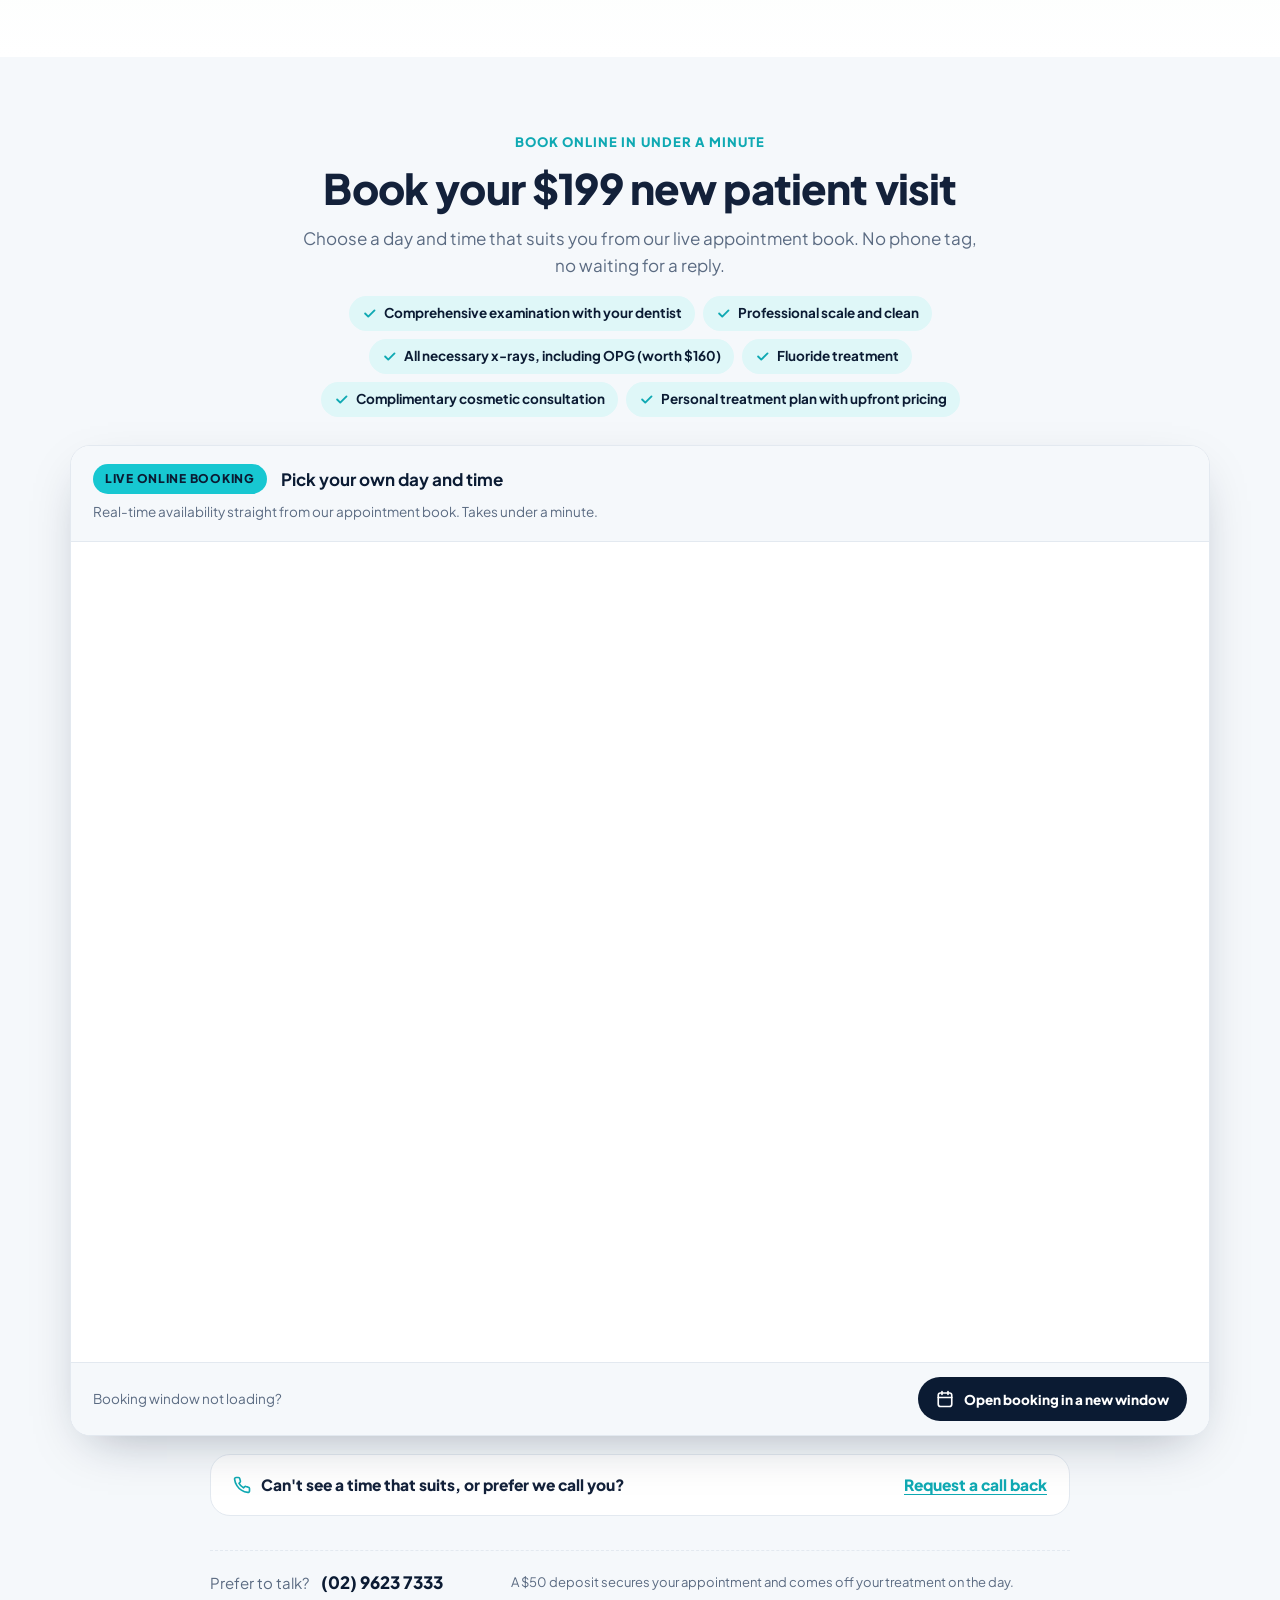
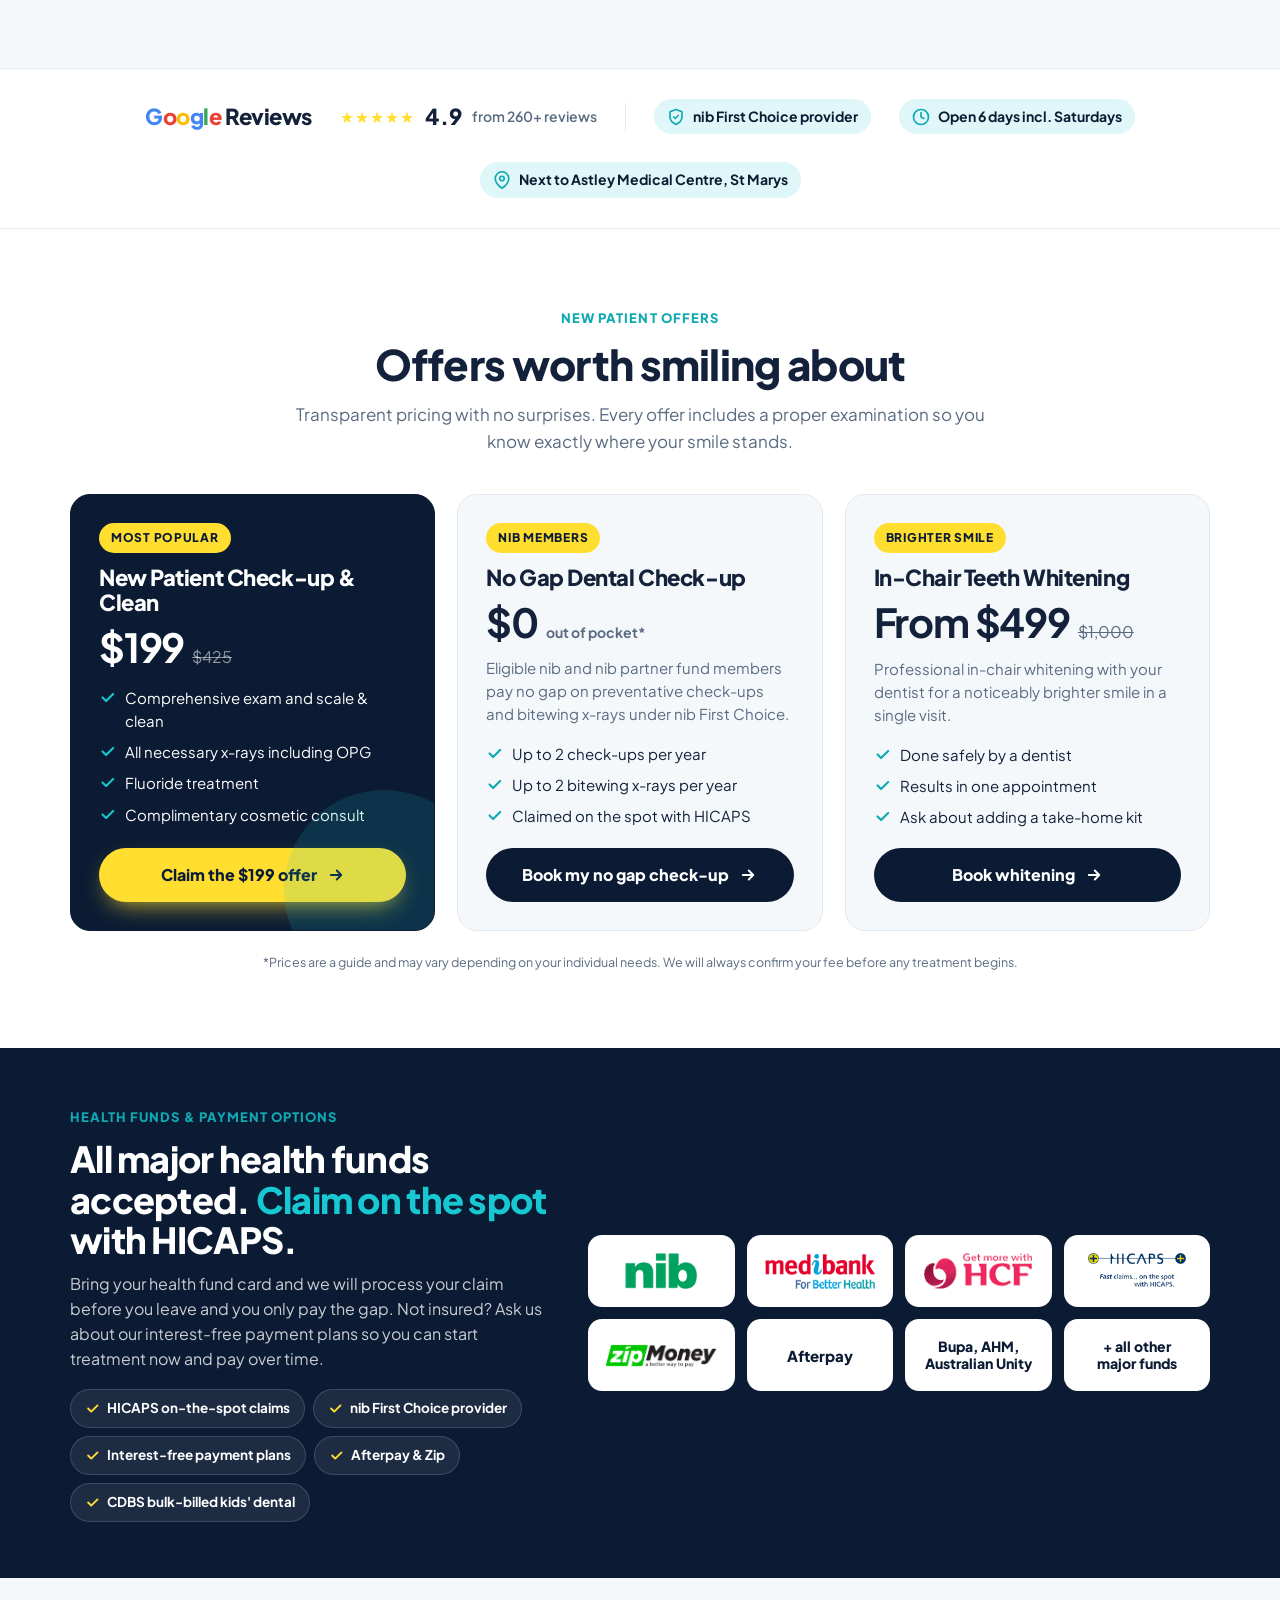
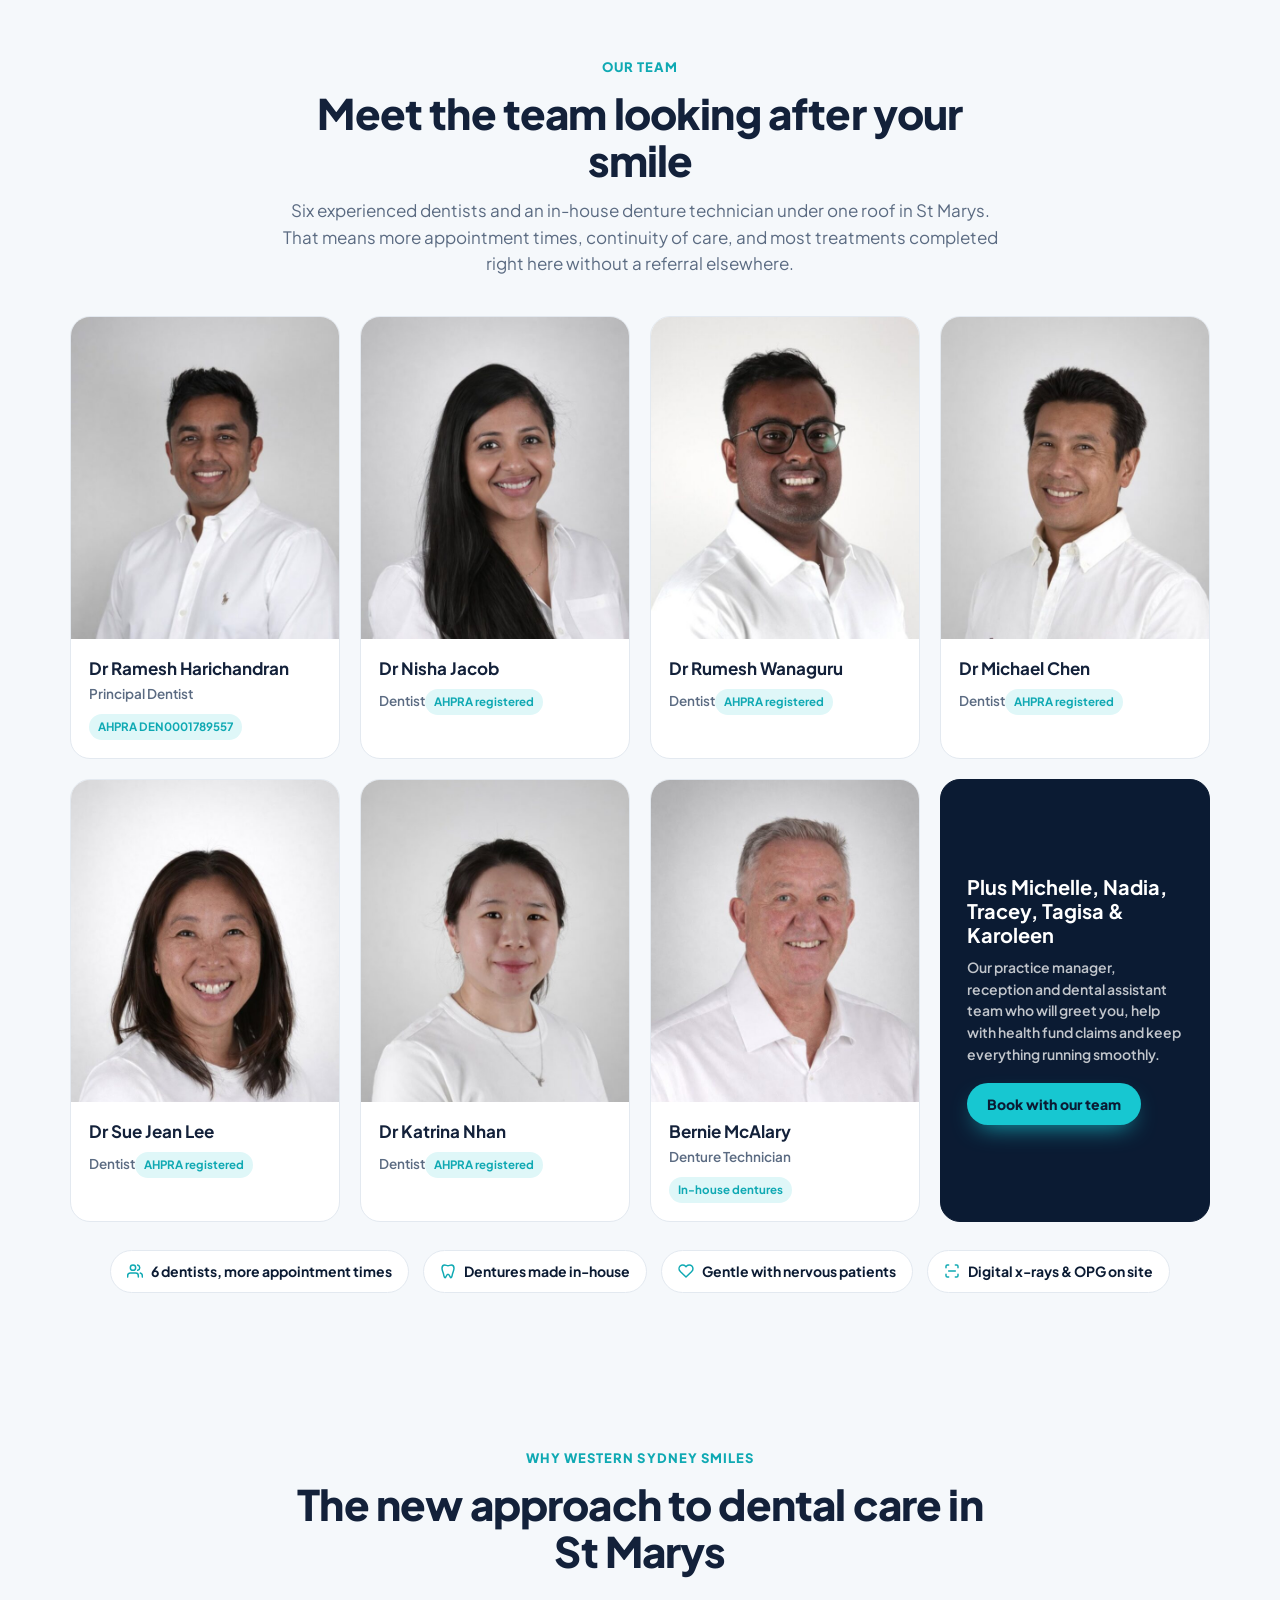
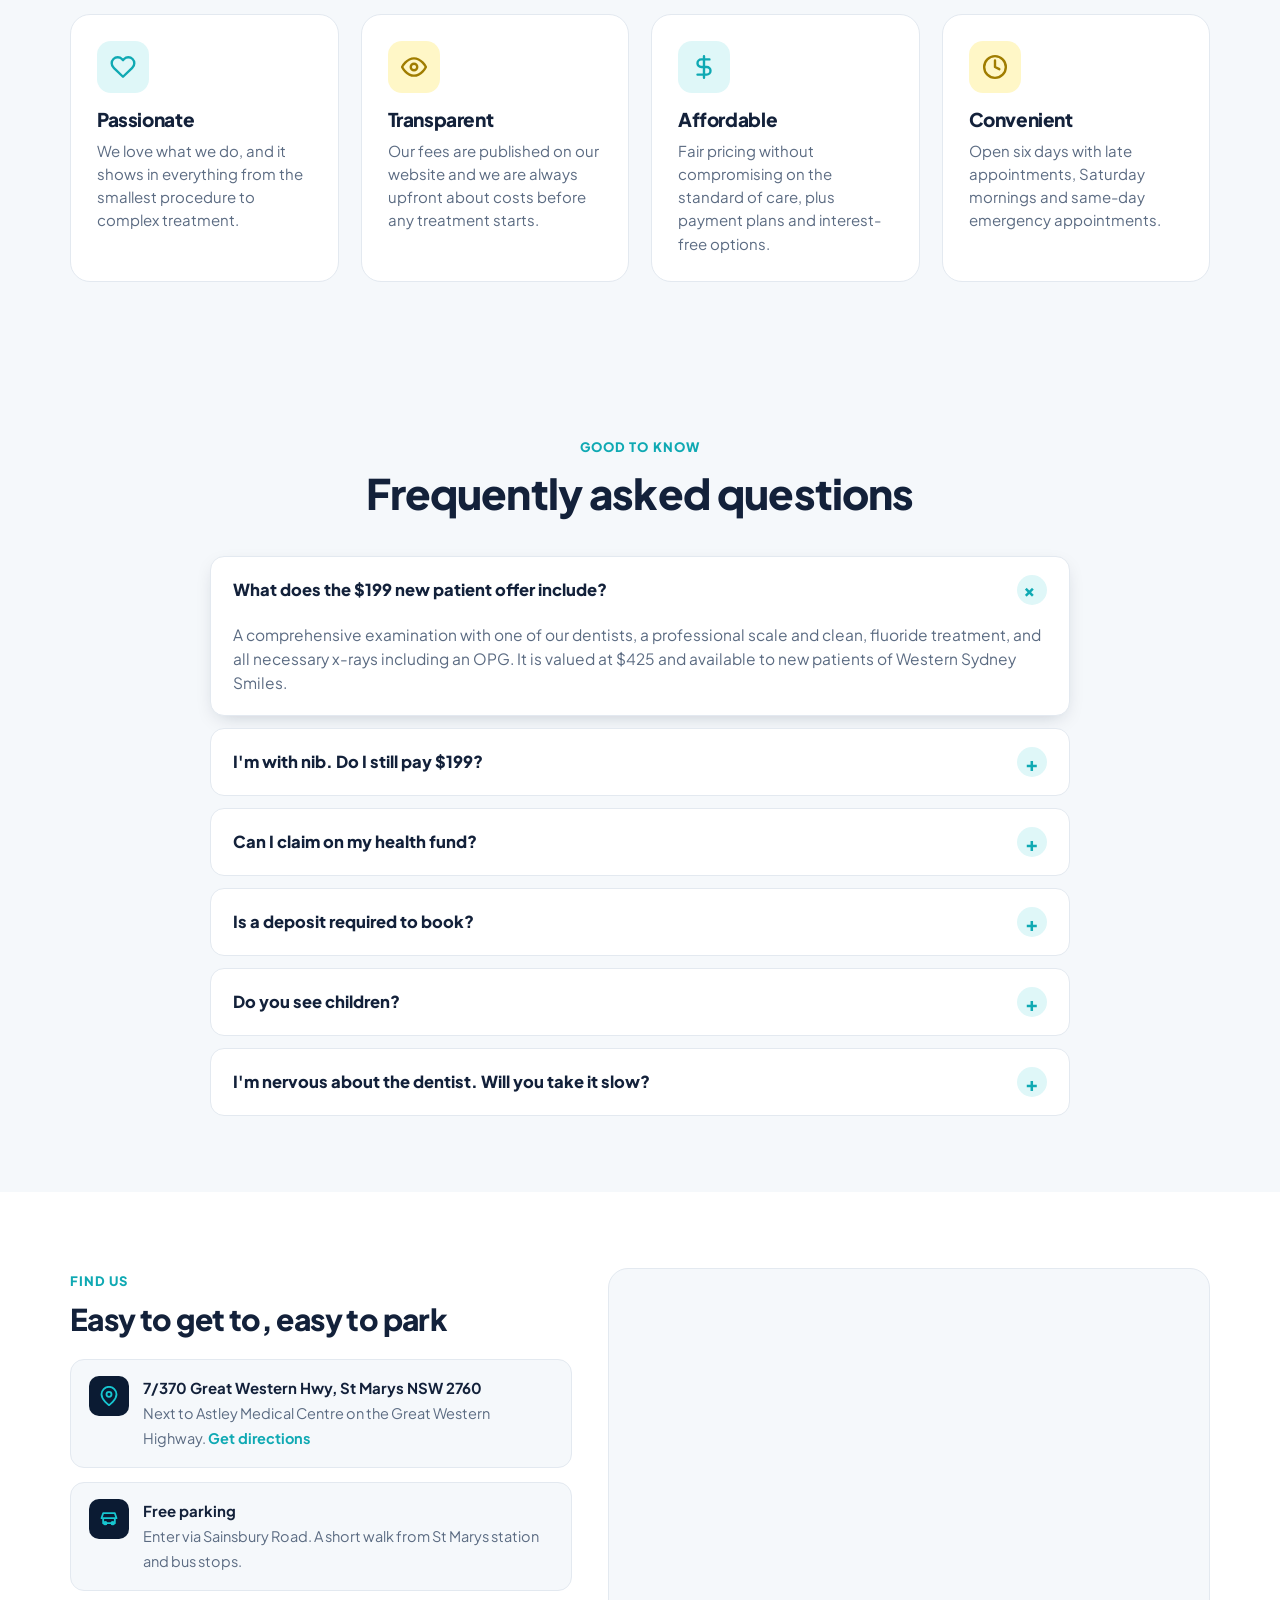
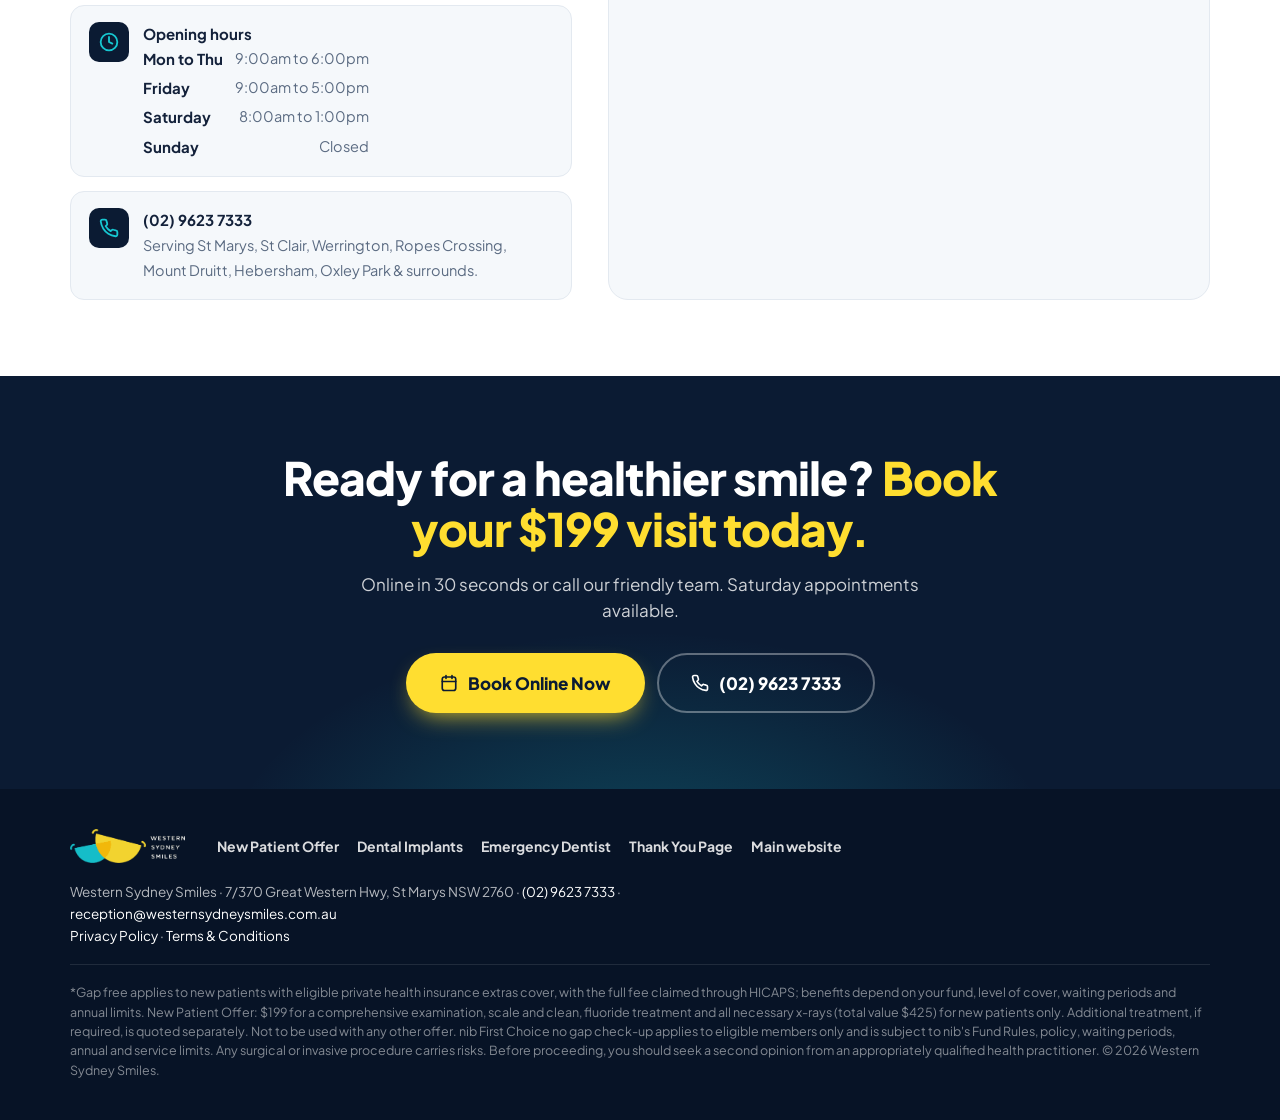
==== commit 3b9cde38: "Add files via upload" ====
--- a/index.html
+++ b/index.html
@@ -3,8 +3,8 @@
 <head>
 <meta charset="utf-8">
 <meta name="viewport" content="width=device-width, initial-scale=1">
-<title>New Patient Offer $199 | Dentist St Marys | Western Sydney Smiles</title>
-<meta name="description" content="New patients: comprehensive check-up, clean, x-rays and fluoride for $199 (valued at $425). nib First Choice provider, all health funds, open Saturdays. Book online in 30 seconds.">
+<title>Gap Free Check-up &amp; Clean | Dentist St Marys | Western Sydney Smiles</title>
+<meta name="description" content="New patients: gap free check-up, clean, x-rays and fluoride with eligible health funds, or $199 without (valued at $425). nib First Choice provider, all health funds, open Saturdays. Book online in 30 seconds.">
 <meta name="robots" content="noindex, nofollow">
 <link rel="icon" href="https://westernsydneysmiles.com.au/wp-content/uploads/2022/02/favicon-1.png">
 <link rel="preconnect" href="https://fonts.googleapis.com"><link rel="preconnect" href="https://fonts.gstatic.com" crossorigin>
@@ -17,7 +17,7 @@
 <body class="np">
 <noscript><iframe src="https://www.googletagmanager.com/ns.html?id=GTM-XXXXXXX" height="0" width="0" style="display:none;visibility:hidden"></iframe></noscript>
 <div class="topbar"><div class="wrap">
-  <span><i class="dot"></i>New patients: check-up, clean &amp; x-rays for $199*, valued at $425</span>
+  <span><i class="dot"></i>New patients: gap free check-up &amp; clean with eligible funds, or $199 without*</span>
   <span class="hide-m"><svg viewBox="0 0 24 24" fill="none" stroke="currentColor" stroke-width="2.2" stroke-linecap="round" stroke-linejoin="round"><path d="M21 10c0 7-9 13-9 13S3 17 3 10a9 9 0 0 1 18 0z"/><circle cx="12" cy="10" r="3"/></svg> 7/370 Great Western Hwy, St Marys NSW 2760 &nbsp;·&nbsp; Parking via Sainsbury Rd</span>
 </div></div><header class="site"><div class="wrap">
   <a class="logo" href="#top" aria-label="Western Sydney Smiles"><img src="img/logo.png" alt="Western Sydney Smiles" width="300" height="89"></a>
@@ -28,15 +28,15 @@
 </div></header><section class="hero" id="top"><div class="wrap">
   <div class="hero-copy">
     <div class="eyebrow"><i class="dot"></i>New patient offer · St Marys</div>
-    <h1>Your comprehensive check-up &amp; clean for <em>$199</em><span class="cy">*</span></h1>
-    <p class="lead">Exam, scale and clean, fluoride and all necessary x-rays, valued at $425. Six gentle dentists, open six days, and we claim your health fund on the spot. If you are with an eligible health fund the visit is GAP FREE.</p>
+    <h1><em>Gap free</em> check-up &amp; clean with eligible health funds<span class="cy">*</span><span class="h1-sub">Not with a health fund? Just <b>$199</b> <span class="val">(valued at $425)</span></span></h1>
+    <p class="lead">Comprehensive exam, scale and clean, fluoride and all necessary x-rays. Six gentle dentists, open six days, and we claim your health fund on the spot with HICAPS so you walk out with nothing to pay.</p>
     <div class="ctas"><a class="btn btn-yellow btn-lg js-book" href="#book"><svg viewBox="0 0 24 24" fill="none" stroke="currentColor" stroke-width="2.2" stroke-linecap="round" stroke-linejoin="round"><rect x="3" y="4" width="18" height="18" rx="3"/><path d="M16 2v4M8 2v4M3 10h18"/></svg> Book Online Now</a><a class="btn btn-ghost btn-lg js-call" href="tel:0296237333"><svg viewBox="0 0 24 24" fill="none" stroke="currentColor" stroke-width="2.2" stroke-linecap="round" stroke-linejoin="round"><path d="M22 16.9v3a2 2 0 0 1-2.2 2 19.8 19.8 0 0 1-8.6-3.1 19.5 19.5 0 0 1-6-6A19.8 19.8 0 0 1 2.1 4.2 2 2 0 0 1 4.1 2h3a2 2 0 0 1 2 1.7c.1.9.4 1.8.7 2.7a2 2 0 0 1-.5 2.1L8 9.8a16 16 0 0 0 6 6l1.3-1.3a2 2 0 0 1 2.1-.4c.9.3 1.8.6 2.7.7a2 2 0 0 1 1.9 2z"/></svg> (02) 9623 7333</a></div>
     <div class="trust"><span><svg viewBox="0 0 24 24" fill="none" stroke="currentColor" stroke-width="2.2" stroke-linecap="round" stroke-linejoin="round"><path d="M12 22s8-4 8-10V5l-8-3-8 3v7c0 6 8 10 8 10z"/><path d="m9 12 2 2 4-4"/></svg> nib First Choice provider</span><span><svg viewBox="0 0 24 24" fill="none" stroke="currentColor" stroke-width="2.2" stroke-linecap="round" stroke-linejoin="round"><circle cx="12" cy="12" r="10"/><path d="m8 12 3 3 5-6"/></svg> All health funds, HICAPS on the spot</span><span><svg viewBox="0 0 24 24" fill="none" stroke="currentColor" stroke-width="2.2" stroke-linecap="round" stroke-linejoin="round"><circle cx="12" cy="12" r="10"/><path d="M12 6v6l4 2"/></svg> Open Saturdays</span><span><svg viewBox="0 0 24 24" fill="none" stroke="currentColor" stroke-width="2.2" stroke-linecap="round" stroke-linejoin="round"><path d="M17 21v-2a4 4 0 0 0-4-4H5a4 4 0 0 0-4 4v2"/><circle cx="9" cy="7" r="4"/><path d="M23 21v-2a4 4 0 0 0-3-3.9M16 3.1a4 4 0 0 1 0 7.8"/></svg> 6 dentists, 1 location</span></div>
   </div>
   <div class="hero-visual">
     <div class="rating-float"><div class="g">G</div><div><b>4.9 ★★★★★</b><small>260+ Google reviews</small></div></div>
     <div class="collage"><div class="col"><img src="img/team-ramesh.jpg" alt="Dr Ramesh Harichandran" loading="eager"><img src="img/team-sue.jpg" alt="Dr Sue Jean Lee" loading="eager"></div><div class="col"><img src="img/team-nisha.jpg" alt="Dr Nisha Jacob" loading="eager"><img src="img/team-rumesh.jpg" alt="Dr Rumesh Wanaguru" loading="eager"></div><div class="col"><img src="img/team-michael.jpg" alt="Dr Michael Chen" loading="eager"><img src="img/team-katrina.jpg" alt="Dr Katrina Nhan" loading="eager"></div></div>
-    <div class="offer-float"><span class="k">New patient offer</span><div class="v">$199 <small class="strike">$425</small></div><span class="d">Check-up, clean, fluoride + x-rays included</span></div>
+    <div class="offer-float"><span class="k">New patient offer</span><div class="v">Gap free<small>*</small></div><span class="d">with eligible health funds. No fund? <b>$199</b>, valued at $425.</span></div>
   </div>
 </div></section><section class="nib" id="nib"><div class="wrap">
   <div>
@@ -154,7 +154,7 @@
   <img src="img/logo-white.png" alt="Western Sydney Smiles">
   <nav class="fnav"><a href="index.html">New Patient Offer</a><a href="dental-implants.html">Dental Implants</a><a href="emergency-dentist.html">Emergency Dentist</a><a href="thank-you.html">Thank You Page</a><a href="https://westernsydneysmiles.com.au" target="_blank" rel="noopener">Main website</a></nav>
   <p>Western Sydney Smiles · 7/370 Great Western Hwy, St Marys NSW 2760 · <a class="js-call" href="tel:0296237333">(02) 9623 7333</a> · <a href="mailto:reception@westernsydneysmiles.com.au">reception@westernsydneysmiles.com.au</a><br><a href="https://westernsydneysmiles.com.au/privacy-policy/" target="_blank" rel="noopener">Privacy Policy</a> · <a href="https://westernsydneysmiles.com.au/terms-and-conditions/" target="_blank" rel="noopener">Terms &amp; Conditions</a></p>
-  <div class="tc">*New Patient Offer: $199 for a comprehensive examination, scale and clean, fluoride treatment and all necessary x-rays (total value $425) for new patients only. Additional treatment, if required, is quoted separately. Not to be used with any other offer. nib First Choice no gap check-up applies to eligible members only and is subject to nib's Fund Rules, policy, waiting periods, annual and service limits. Any surgical or invasive procedure carries risks. Before proceeding, you should seek a second opinion from an appropriately qualified health practitioner. © 2026 Western Sydney Smiles.</div>
+  <div class="tc">*Gap free applies to new patients with eligible private health insurance extras cover, with the full fee claimed through HICAPS; benefits depend on your fund, level of cover, waiting periods and annual limits. New Patient Offer: $199 for a comprehensive examination, scale and clean, fluoride treatment and all necessary x-rays (total value $425) for new patients only. Additional treatment, if required, is quoted separately. Not to be used with any other offer. nib First Choice no gap check-up applies to eligible members only and is subject to nib's Fund Rules, policy, waiting periods, annual and service limits. Any surgical or invasive procedure carries risks. Before proceeding, you should seek a second opinion from an appropriately qualified health practitioner. © 2026 Western Sydney Smiles.</div>
 </div></footer>
 <div class="mcta"><a class="btn btn-outline js-call" href="tel:0296237333"><svg viewBox="0 0 24 24" fill="none" stroke="currentColor" stroke-width="2.2" stroke-linecap="round" stroke-linejoin="round"><path d="M22 16.9v3a2 2 0 0 1-2.2 2 19.8 19.8 0 0 1-8.6-3.1 19.5 19.5 0 0 1-6-6A19.8 19.8 0 0 1 2.1 4.2 2 2 0 0 1 4.1 2h3a2 2 0 0 1 2 1.7c.1.9.4 1.8.7 2.7a2 2 0 0 1-.5 2.1L8 9.8a16 16 0 0 0 6 6l1.3-1.3a2 2 0 0 1 2.1-.4c.9.3 1.8.6 2.7.7a2 2 0 0 1 1.9 2z"/></svg> Call now</a><a class="btn btn-yellow js-book" href="#book"><svg viewBox="0 0 24 24" fill="none" stroke="currentColor" stroke-width="2.2" stroke-linecap="round" stroke-linejoin="round"><rect x="3" y="4" width="18" height="18" rx="3"/><path d="M16 2v4M8 2v4M3 10h18"/></svg> Book online</a></div>
 <script src="main.js"></script>
--- a/styles.css
+++ b/styles.css
@@ -481,3 +481,21 @@
 .ty-links span{font-size:13px;color:var(--muted)}
 @media (max-width:760px){.ty-links{grid-template-columns:1fr 1fr}}
 @media (max-width:420px){.ty-links{grid-template-columns:1fr}}
+
+/* ===== gap-free headline sub-line ===== */
+.hero h1 .h1-sub{display:block;margin-top:18px;font-size:clamp(22px,2.2vw,30px);font-weight:700;letter-spacing:-.01em;color:#fff;line-height:1.25}
+.hero h1 .h1-sub b{color:var(--yellow);font-weight:800}
+.hero h1 .h1-sub s{font-size:.7em;font-weight:600;opacity:.6;margin-left:6px}
+.offer-float .d b{font-weight:800}
+
+/* ===== hero photo (implants) ===== */
+.hero-visual.has-photo{min-height:0;padding:30px 0}
+.hero-photo{position:relative;z-index:1;border-radius:28px;overflow:hidden;background:#F2F2F2;box-shadow:0 30px 70px -28px rgba(0,0,0,.7);border:3px solid rgba(255,255,255,.12)}
+.hero-photo img{display:block;width:100%;aspect-ratio:4/3.1;object-fit:cover;object-position:68% 55%}
+.hero-visual.has-photo .offer-float{bottom:-6px}
+.hero-visual.has-photo .rating-float{top:4px}
+@media (max-width:960px){
+  .hero-visual.has-photo{padding:0}
+  .hero-photo img{aspect-ratio:16/11}
+}
+.hero h1 .h1-sub .val{white-space:nowrap;font-size:.72em;font-weight:600;opacity:.7}
